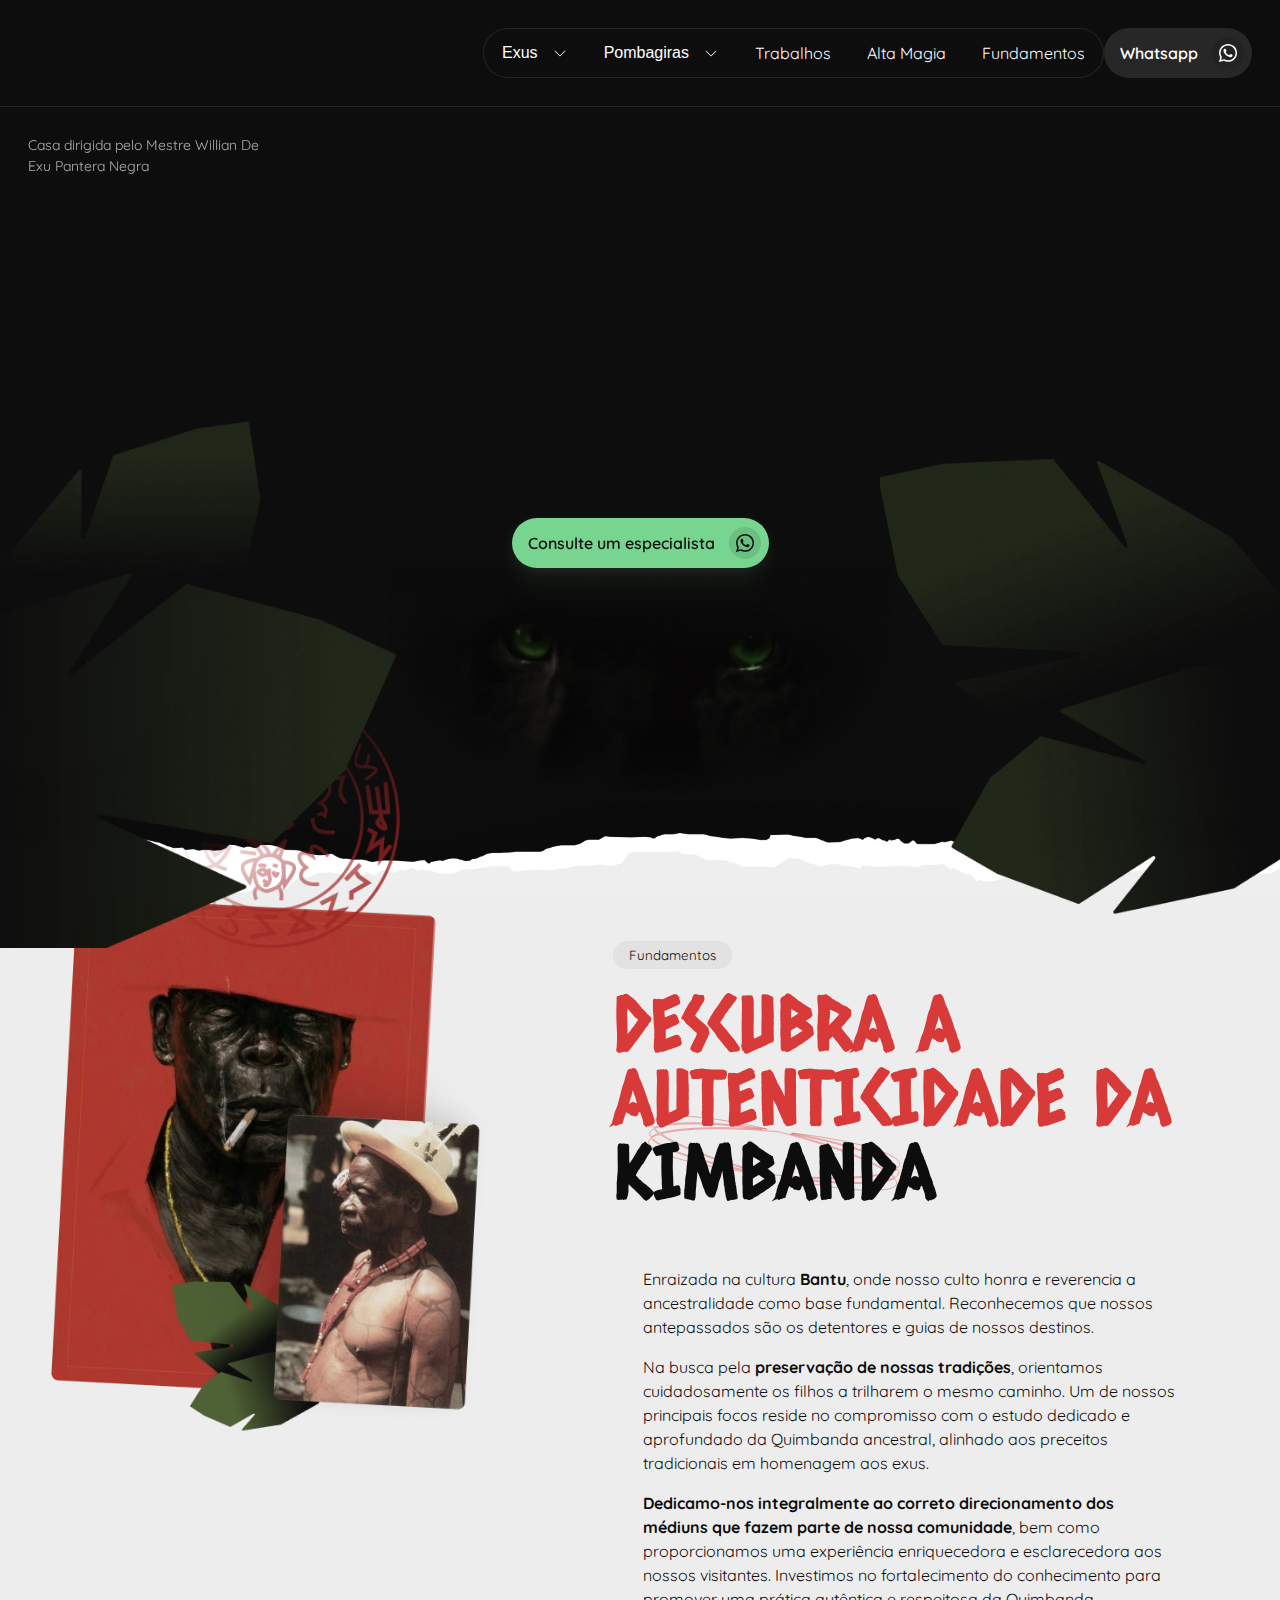
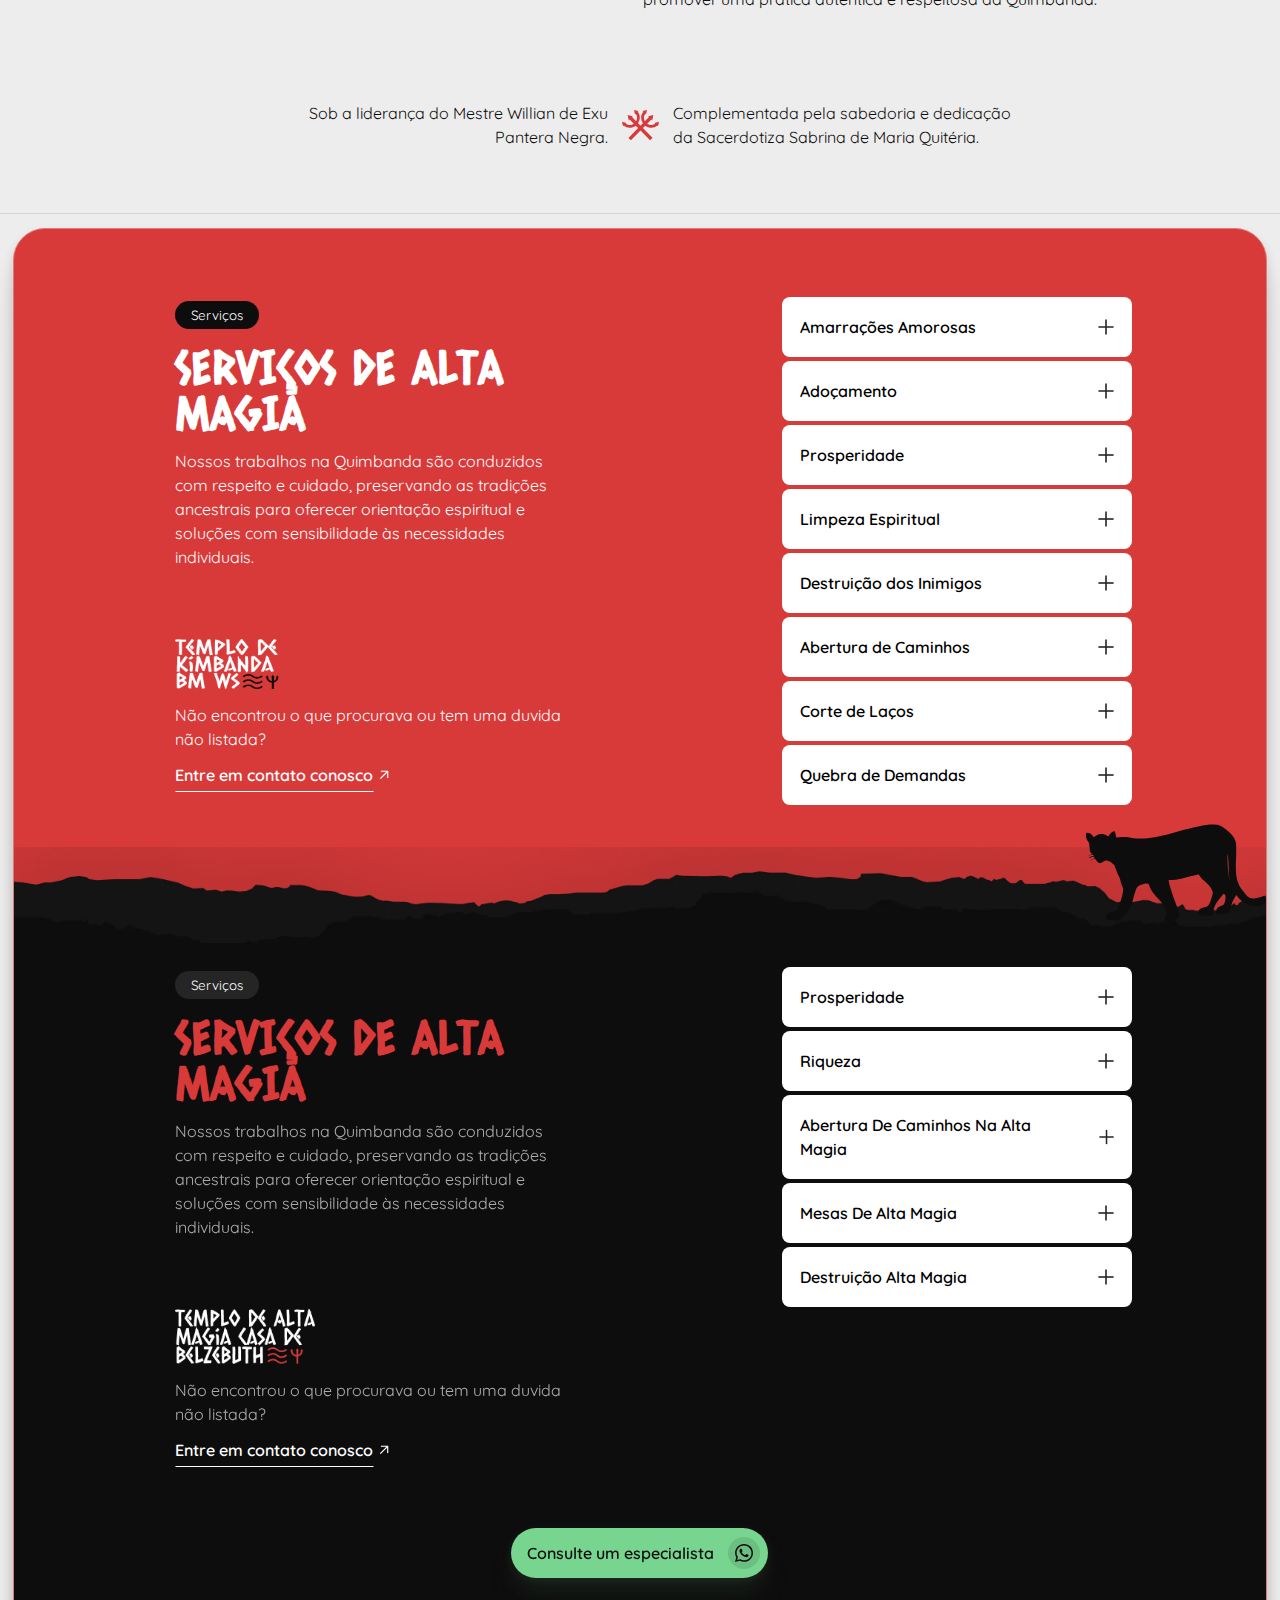
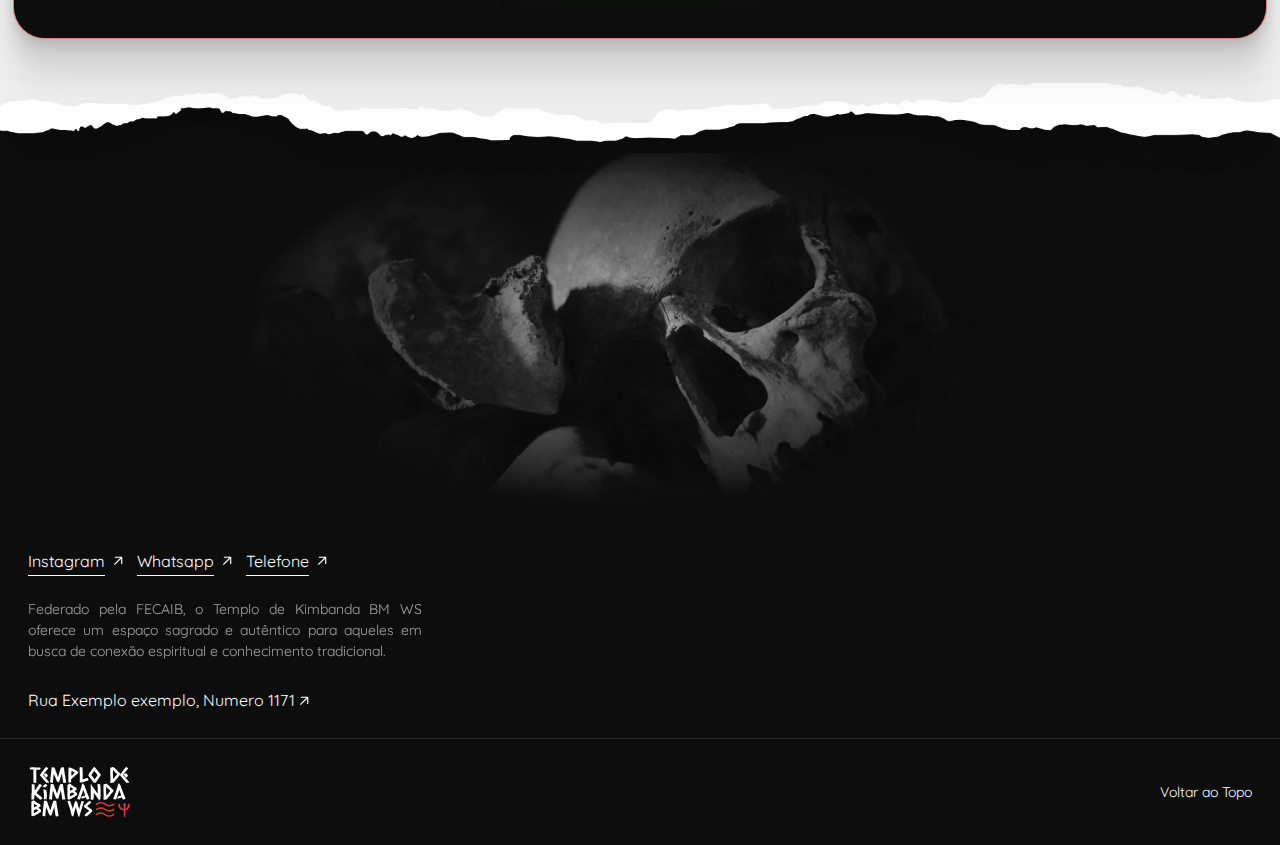
==== index.html @ 3fe74737 "first commit" ====
<!DOCTYPE html>
<html lang="pt-BR">

<head>
  <meta charset="UTF-8">
  <meta name="viewport" content="width=device-width, initial-scale=1.0">
  <title>Templo de Kimbanda BM WS</title>

  <link href="https://fonts.googleapis.com/css2?family=Caesar+Dressing&family=Quicksand:wght@400;600&display=swap"
    rel="stylesheet">
  <link rel="stylesheet" href="styles.css">
</head>

<body onclick="hideMenus(event)">



  <header id="header" class="max-w">
    <img class="logo" src="assets/logo-one-white.svg" width="104" height="50" alt="Templo de Quimbanda">

    <div class="menu-desktop-group">
      <div class="menu-desktop">
        <button>
          Exus
          <svg xmlns="http://www.w3.org/2000/svg" width="16" height="16" viewBox="0 0 32 32" fill="none">
            <path
              d="M26.53 12.53L16.53 22.53C16.3894 22.6704 16.1987 22.7493 16 22.7493C15.8012 22.7493 15.6106 22.6704 15.47 22.53L5.47 12.53C5.33752 12.3878 5.2654 12.1997 5.26882 12.0054C5.27225 11.8111 5.35096 11.6258 5.48838 11.4883C5.62579 11.3509 5.81118 11.2722 6.00548 11.2688C6.19978 11.2654 6.38782 11.3375 6.53 11.47L16 20.9387L25.47 11.47C25.6122 11.3375 25.8002 11.2654 25.9945 11.2688C26.1888 11.2722 26.3742 11.3509 26.5116 11.4883C26.649 11.6258 26.7277 11.8111 26.7312 12.0054C26.7346 12.1997 26.6625 12.3878 26.53 12.53Z"
              fill="white" />
          </svg>
          <div class="shadow">
            <ul>
              <li><a href="404.html">Exu Caveira</a></li>
              <li><a href="404.html">Exu Da Morte</a></li>
              <li><a href="404.html">Exu Belzebuth Maioral</a></li>
              <li><a href="404.html">Exu Tiri da calunga</a></li>
              <li><a href="404.html">Exu Tranca rua das Almas</a></li>
              <li><a href="404.html">Exu Pantera Negra</a></li>
              <li><a href="404.html">Exu Tata Caveira</a></li>
              <li><a href="404.html">Exu Pirata</a></li>
            </ul>
          </div>
        </button>

        <button>
          Pombagiras
          <svg xmlns="http://www.w3.org/2000/svg" width="16" height="16" viewBox="0 0 32 32" fill="none">
            <path
              d="M26.53 12.53L16.53 22.53C16.3894 22.6704 16.1987 22.7493 16 22.7493C15.8012 22.7493 15.6106 22.6704 15.47 22.53L5.47 12.53C5.33752 12.3878 5.2654 12.1997 5.26882 12.0054C5.27225 11.8111 5.35096 11.6258 5.48838 11.4883C5.62579 11.3509 5.81118 11.2722 6.00548 11.2688C6.19978 11.2654 6.38782 11.3375 6.53 11.47L16 20.9387L25.47 11.47C25.6122 11.3375 25.8002 11.2654 25.9945 11.2688C26.1888 11.2722 26.3742 11.3509 26.5116 11.4883C26.649 11.6258 26.7277 11.8111 26.7312 12.0054C26.7346 12.1997 26.6625 12.3878 26.53 12.53Z"
              fill="white" />
          </svg>
          <div class="shadow">
            <ul>
              <li><a class="menuAnchor" href="404.html">Pombagira Rosa Caveira</a></li>
              <li><a class="menuAnchor" href="404.html">Pombagira Maria Quitéria.</a></li>
              <li><a class="menuAnchor" href="404.html">Pombagira Tata Caveira</a></li>
              <li><a class="menuAnchor" href="404.html">Pombagira Rainha Das 7 Encruzilhada.</a></li>
              <li><a class="menuAnchor" href="404.html">Pombagira Maria Padilha</a></li>
            </ul>
          </div>
        </button>

        <a class="anchor" href="">Trabalhos</a>
        <a class="anchor" href="#alta-magia">Alta Magia</a>
        <a class="anchor" href="#fundamentos">Fundamentos</a>
      </div>
      <a id="btn-secondary" href="#">Whatsapp <span>
          <svg xmlns="http://www.w3.org/2000/svg" width="18" height="18" viewBox="0 0 23 23" fill="none">
            <path fill-rule="evenodd" clip-rule="evenodd"
              d="M16.7691 13.7829C16.483 13.6404 15.0761 12.9515 14.8139 12.8564C14.5516 12.7614 14.3608 12.7139 14.1701 12.9989C13.9793 13.2839 13.4309 13.9254 13.264 14.1155C13.0971 14.3056 12.9302 14.3294 12.644 14.1868C12.3579 14.0443 11.4359 13.7436 10.343 12.7733C9.49235 12.0182 8.91805 11.0857 8.75118 10.8006C8.58422 10.5155 8.73331 10.3614 8.87658 10.2194C9.00536 10.0918 9.1628 9.88677 9.30583 9.72045C9.4489 9.55421 9.49659 9.43535 9.59197 9.24542C9.68735 9.05529 9.63966 8.88905 9.56809 8.74654C9.49659 8.60399 8.92431 7.20223 8.68586 6.63199C8.45359 6.07675 8.2177 6.15196 8.04205 6.14315C7.87534 6.13491 7.68438 6.13315 7.49366 6.13315C7.3029 6.13315 6.99287 6.20442 6.73054 6.48944C6.46832 6.77454 5.72909 7.46355 5.72909 8.86515C5.72909 10.267 6.75438 11.621 6.89749 11.8111C7.0406 12.0012 8.91517 14.8776 11.7857 16.1111C12.4684 16.4045 13.0013 16.5797 13.4169 16.7109C14.1024 16.9277 14.7261 16.8971 15.2192 16.8238C15.769 16.7421 16.9122 16.1349 17.1506 15.4698C17.3891 14.8044 17.3891 14.2343 17.3175 14.1155C17.246 13.9967 17.0552 13.9254 16.7691 13.7829ZM11.5481 20.8776H11.5443C9.83627 20.8769 8.16107 20.4202 6.69965 19.5572L6.35206 19.3518L2.74958 20.2923L3.71112 16.7967L3.48486 16.4383C2.53205 14.9301 2.0288 13.187 2.02954 11.397C2.03164 6.17413 6.30162 1.92491 11.5519 1.92491C14.0943 1.92581 16.4841 2.91243 18.2813 4.70302C20.0783 6.4935 21.0674 8.87351 21.0664 11.4046C21.0643 16.628 16.7944 20.8776 11.5481 20.8776ZM19.6489 3.34241C17.4868 1.18814 14.6115 0.00122958 11.548 0C5.23584 0 0.0985097 5.11243 0.0959564 11.3963C0.0951327 13.4051 0.62244 15.3657 1.62459 17.0941L0 23L6.07079 21.4152C7.74351 22.3231 9.62677 22.8017 11.5434 22.8023H11.5482C17.8596 22.8023 22.9974 17.6894 23 11.4054C23.0012 8.36012 21.811 5.49663 19.6489 3.34241Z"
              fill="#FFFFFF" />
          </svg>
        </span></a>
    </div>

    <div class="menu-group">
      <span id="menu">
        <div></div>
        <div></div>
      </span>

      <div id="menu-content" class="menu content shadow">
        <div class="has-items" href="">
          <div class="row">
            Exus
            <svg xmlns="http://www.w3.org/2000/svg" width="16" height="16" viewBox="0 0 32 32" fill="none">
              <path
                d="M26.53 12.53L16.53 22.53C16.3894 22.6704 16.1987 22.7493 16 22.7493C15.8012 22.7493 15.6106 22.6704 15.47 22.53L5.47 12.53C5.33752 12.3878 5.2654 12.1997 5.26882 12.0054C5.27225 11.8111 5.35096 11.6258 5.48838 11.4883C5.62579 11.3509 5.81118 11.2722 6.00548 11.2688C6.19978 11.2654 6.38782 11.3375 6.53 11.47L16 20.9387L25.47 11.47C25.6122 11.3375 25.8002 11.2654 25.9945 11.2688C26.1888 11.2722 26.3742 11.3509 26.5116 11.4883C26.649 11.6258 26.7277 11.8111 26.7312 12.0054C26.7346 12.1997 26.6625 12.3878 26.53 12.53Z"
                fill="white" />
            </svg>
          </div>
          <ul class="submenu">
            <li><a class="menuAnchor" href="404.html">Exu Caveira</a></li>
            <li><a class="menuAnchor" href="404.html">Exu Da Morte</a></li>
            <li><a class="menuAnchor" href="404.html">Exu Belzebuth Maioral</a></li>
            <li><a class="menuAnchor" href="404.html">Exu Tiri da calunga</a></li>
            <li><a class="menuAnchor" href="404.html">Exu Tranca rua das Almas</a></li>
            <li><a class="menuAnchor" href="404.html">Exu Pantera Negra</a></li>
            <li><a class="menuAnchor" href="404.html">Exu Tata Caveira</a></li>
            <li><a class="menuAnchor" href="404.html">Exu Pirata</a></li>
          </ul>
        </div>
        <div class="has-items" href="">
          <div class="row">
            Pombagiras
            <svg xmlns="http://www.w3.org/2000/svg" width="16" height="16" viewBox="0 0 32 32" fill="none">
              <path
                d="M26.53 12.53L16.53 22.53C16.3894 22.6704 16.1987 22.7493 16 22.7493C15.8012 22.7493 15.6106 22.6704 15.47 22.53L5.47 12.53C5.33752 12.3878 5.2654 12.1997 5.26882 12.0054C5.27225 11.8111 5.35096 11.6258 5.48838 11.4883C5.62579 11.3509 5.81118 11.2722 6.00548 11.2688C6.19978 11.2654 6.38782 11.3375 6.53 11.47L16 20.9387L25.47 11.47C25.6122 11.3375 25.8002 11.2654 25.9945 11.2688C26.1888 11.2722 26.3742 11.3509 26.5116 11.4883C26.649 11.6258 26.7277 11.8111 26.7312 12.0054C26.7346 12.1997 26.6625 12.3878 26.53 12.53Z"
                fill="white" />
            </svg>
          </div>
          <ul class="submenu">
            <li><a class="menuAnchor" href="404.html">Pombagira Rosa Caveira</a></li>
            <li><a class="menuAnchor" href="404.html">Pombagira Maria Quitéria.</a></li>
            <li><a class="menuAnchor" href="404.html">Pombagira Tata Caveira</a></li>
            <li><a class="menuAnchor" href="404.html">Pombagira Rainha Das 7 Encruzilhada.</a></li>
            <li><a class="menuAnchor" href="404.html">Pombagira Maria Padilha</a></li>
          </ul>
        </div>
        <a class="menuAnchor" href="#">
          <div class="row">
            Trabalhos
          </div>
        </a>
        <a class="menuAnchor" href="#alta-magia">
          <div class="row">
            Alta Magia
          </div>
        </a>
        <a class="menuAnchor" href="#fundamentos">
          <div class="row">
            Fundamentos

          </div>
        </a>
        <a class="menuAnchor" href="#">
          <div class="row">
            Contato
            <svg xmlns="http://www.w3.org/2000/svg" width="10" height="10" viewBox="0 0 13 13" fill="none">
              <path
                d="M2.20975 11.8343L2.20973 11.8343C2.14119 11.9027 2.05983 11.957 1.97031 11.9941L2.20975 11.8343ZM2.20975 11.8343L10.5751 3.46768V9.9375C10.5751 10.1331 10.6528 10.3207 10.7911 10.459C10.9294 10.5973 11.1169 10.675 11.3125 10.675C11.5081 10.675 11.6957 10.5973 11.834 10.459C11.9723 10.3207 12.05 10.1331 12.05 9.9375V1.6875C12.05 1.4919 11.9723 1.30432 11.834 1.16601C11.6957 1.0277 11.5081 0.95 11.3125 0.95H3.06294C2.86735 0.95 2.67977 1.0277 2.54147 1.16601C2.40317 1.30432 2.32547 1.4919 2.32547 1.6875C2.32547 1.8831 2.40317 2.07068 2.54147 2.20899C2.67977 2.3473 2.86735 2.425 3.06294 2.425H9.53245L1.16629 10.7907L2.20975 11.8343Z"
                fill="white" stroke="white" stroke-width="0.1" />
            </svg>
          </div>
        </a>
      </div>
    </div>
  </header>

  <div></div>

  <section id="subtitle" class="subtitle max-w">
    <hr>
    <p>Casa dirigida pelo Mestre Willian De Exu Pantera Negra</p>
  </section>



  <div id="inicio" class="headline">
    <img src="assets/simbolos.svg" alt="...">
    <h1>mais de <span>14 Anos</span> de experiência com kimbanda luciferiana</h1>
    <p>Casa de alta magia com experiência nas principais demandas. Nossa preocupação é o estudo sério e aprofundado na
      Kimbanda Ancestral, de acordo com o culto tradicional aos Exus.</p>
    <a id="btn-primary" href="#">Consulte um especialista <span>          <svg xmlns="http://www.w3.org/2000/svg" width="18" height="18" viewBox="0 0 23 23" fill="none">
      <path fill-rule="evenodd" clip-rule="evenodd"
        d="M16.7691 13.7829C16.483 13.6404 15.0761 12.9515 14.8139 12.8564C14.5516 12.7614 14.3608 12.7139 14.1701 12.9989C13.9793 13.2839 13.4309 13.9254 13.264 14.1155C13.0971 14.3056 12.9302 14.3294 12.644 14.1868C12.3579 14.0443 11.4359 13.7436 10.343 12.7733C9.49235 12.0182 8.91805 11.0857 8.75118 10.8006C8.58422 10.5155 8.73331 10.3614 8.87658 10.2194C9.00536 10.0918 9.1628 9.88677 9.30583 9.72045C9.4489 9.55421 9.49659 9.43535 9.59197 9.24542C9.68735 9.05529 9.63966 8.88905 9.56809 8.74654C9.49659 8.60399 8.92431 7.20223 8.68586 6.63199C8.45359 6.07675 8.2177 6.15196 8.04205 6.14315C7.87534 6.13491 7.68438 6.13315 7.49366 6.13315C7.3029 6.13315 6.99287 6.20442 6.73054 6.48944C6.46832 6.77454 5.72909 7.46355 5.72909 8.86515C5.72909 10.267 6.75438 11.621 6.89749 11.8111C7.0406 12.0012 8.91517 14.8776 11.7857 16.1111C12.4684 16.4045 13.0013 16.5797 13.4169 16.7109C14.1024 16.9277 14.7261 16.8971 15.2192 16.8238C15.769 16.7421 16.9122 16.1349 17.1506 15.4698C17.3891 14.8044 17.3891 14.2343 17.3175 14.1155C17.246 13.9967 17.0552 13.9254 16.7691 13.7829ZM11.5481 20.8776H11.5443C9.83627 20.8769 8.16107 20.4202 6.69965 19.5572L6.35206 19.3518L2.74958 20.2923L3.71112 16.7967L3.48486 16.4383C2.53205 14.9301 2.0288 13.187 2.02954 11.397C2.03164 6.17413 6.30162 1.92491 11.5519 1.92491C14.0943 1.92581 16.4841 2.91243 18.2813 4.70302C20.0783 6.4935 21.0674 8.87351 21.0664 11.4046C21.0643 16.628 16.7944 20.8776 11.5481 20.8776ZM19.6489 3.34241C17.4868 1.18814 14.6115 0.00122958 11.548 0C5.23584 0 0.0985097 5.11243 0.0959564 11.3963C0.0951327 13.4051 0.62244 15.3657 1.62459 17.0941L0 23L6.07079 21.4152C7.74351 22.3231 9.62677 22.8017 11.5434 22.8023H11.5482C17.8596 22.8023 22.9974 17.6894 23 11.4054C23.0012 8.36012 21.811 5.49663 19.6489 3.34241Z"
        fill="#0D0D0D" />
    </svg>
  </span></a>
  </div>

  <div class="graphic-elem">
    <img class="leafs-left" src="assets/mobile-leafs-left.webp" alt="">
    <img class="leafs-right" src="assets/mobile-leafs-right.webp" alt="">

    <img class="panther" src="assets/images/pantera.jpg" alt="...">
    <div class="paper-texture">
    </div>

  </div>

  <section class="info ">
    <img class="featured-image" src="assets/images/content-one.webp" alt="..." loading="lazy">

    <div id="fundamentos" class="group">
      <sub>Fundamentos</sub>
      <h2>Descubra a autenticidade da
        <span><svg xmlns="http://www.w3.org/2000/svg" width="253" height="76" viewBox="0 0 253 76" fill="none">
            <path
              d="M128.733 16.5C128.982 16.5226 129.23 16.5454 129.478 16.5683C129.726 16.608 129.974 16.6478 130.222 16.6878C130.532 16.7379 130.842 16.7881 131.152 16.8384C131.46 16.9157 131.768 16.9932 132.077 17.071C165.953 25.6153 196.002 35.7601 217.197 45.2497C226.763 49.5325 234.507 53.6739 239.982 57.4646C233.56 59.2258 224.881 60.5655 214.436 61.4347C191.293 63.3606 159.581 62.9691 124.787 59.7985C124.537 59.7757 124.287 59.7529 124.038 59.7298C123.792 59.6904 123.546 59.6508 123.299 59.6111C122.985 59.5604 122.671 59.5096 122.358 59.4586C122.053 59.3823 121.749 59.3057 121.444 59.2288C87.5675 50.6846 57.5185 40.5398 36.3236 31.0501C26.757 26.7669 19.0127 22.6252 13.5375 18.8341C19.9599 17.0728 28.6392 15.733 39.0845 14.8638C62.2269 12.9379 93.9397 13.3294 128.733 16.5ZM217.8 36.4053C198.805 29.818 173.205 23.3278 144.353 18.0935C172.836 21.3148 198.198 25.9423 217.2 31.0947C228.411 34.1343 237.384 37.3503 243.475 40.5563C246.522 42.1603 248.82 43.7478 250.316 45.2887C251.815 46.833 252.452 48.2695 252.331 49.592C252.225 50.7544 251.528 51.8977 250.17 53.0049C248.685 51.2951 246.446 49.5368 243.557 47.7508C237.61 44.0759 228.801 40.2203 217.8 36.4053ZM243.031 48.6015C245.847 50.3419 247.973 52.0192 249.365 53.6037C247.624 54.7935 245.147 55.8908 241.987 56.878C241.736 56.9566 241.48 57.0345 241.22 57.1116C235.635 53.1399 227.585 48.8048 217.606 44.337C198.567 35.8126 172.436 26.7733 142.829 18.8347C172.194 24.1036 198.243 30.6815 217.472 37.3501C228.446 41.1558 237.176 44.9831 243.031 48.6015ZM242.233 57.8487C242.251 57.8433 242.268 57.8379 242.285 57.8325C245.528 56.8194 248.133 55.6714 249.996 54.3835C251.037 55.7932 251.429 57.074 251.243 58.2265C251.032 59.5375 250.058 60.771 248.223 61.895C247.95 62.0621 247.66 62.2257 247.352 62.3859C246.07 60.9428 244.363 59.4368 242.277 57.8815C242.263 57.8706 242.248 57.8597 242.233 57.8487ZM214.519 62.4313C225.414 61.5246 234.447 60.1037 241.033 58.2081C241.252 58.3671 241.468 58.5255 241.68 58.6832C243.633 60.1396 245.217 61.5294 246.415 62.8393C244.796 63.5681 242.791 64.2174 240.421 64.7817C233.726 66.376 224.235 67.2646 212.621 67.4272C192.934 67.7027 167.217 65.8914 138.825 61.9436C168.074 64.033 194.483 64.0986 214.519 62.4313ZM240.653 65.7545C243.184 65.1519 245.347 64.4445 247.096 63.6268C247.315 63.8957 247.517 64.1609 247.701 64.4222C248.942 66.1809 249.348 67.6989 249.023 68.9866C248.698 70.2742 247.621 71.4183 245.695 72.3782C243.773 73.3361 241.078 74.0718 237.671 74.5749C230.863 75.5802 221.331 75.6394 209.747 74.7904C189.448 73.3026 162.923 69.0323 133.871 62.2475C164.202 66.6764 191.777 68.719 212.635 68.4271C224.278 68.2641 233.853 67.3737 240.653 65.7545ZM35.7214 39.8936C54.7156 46.4806 80.3133 52.9704 109.164 58.2046C80.6824 54.9833 55.3213 50.3559 36.3198 45.2038C25.1092 42.1642 16.1362 38.9482 10.0457 35.7422C6.99846 34.1381 4.70034 32.5507 3.20461 31.0097C1.70566 29.4655 1.06872 28.029 1.18923 26.7065C1.29517 25.544 1.99272 24.4006 3.35098 23.2933C4.8356 25.0033 7.07439 26.7619 9.96451 28.5481C15.9107 32.223 24.7202 36.0786 35.7214 39.8936ZM10.4902 27.6974C7.6738 25.9568 5.54715 24.2792 4.15568 22.6945C5.89686 21.5049 8.3731 20.4076 11.5331 19.4205C11.7845 19.342 12.04 19.2642 12.2997 19.1871C17.8843 23.1592 25.9354 27.4946 35.9149 31.9628C54.9518 40.4862 81.0788 49.5243 110.681 57.4621C81.3208 52.1936 55.2762 45.6165 36.0491 38.9488C25.0749 35.1432 16.345 31.3158 10.4902 27.6974ZM11.286 18.45C11.269 18.4553 11.2519 18.4607 11.2349 18.466C7.99224 19.479 5.38728 20.6269 3.5248 21.9147C2.4841 20.5053 2.09224 19.2247 2.27809 18.0724C2.48953 16.7614 3.46303 15.5279 5.29831 14.4039C5.57088 14.237 5.86091 14.0735 6.16823 13.9134C7.45064 15.3567 9.15743 16.8628 11.2434 18.4183C11.2576 18.4289 11.2718 18.4394 11.286 18.45ZM39.0016 13.8672C28.1053 14.774 19.0724 16.1949 12.4867 18.0907C12.2674 17.932 12.0522 17.774 11.8412 17.6166C9.88782 16.16 8.30367 14.77 7.10571 13.46C8.72441 12.7311 10.7294 12.0816 13.0999 11.5172C19.7954 9.92293 29.2858 9.03429 40.9 8.87175C60.5856 8.59625 86.3013 10.4072 114.691 14.3546C85.4438 12.2654 59.0363 12.2 39.0016 13.8672ZM12.8682 10.5444C10.3369 11.1471 8.17327 11.8546 6.42429 12.6724C6.20539 12.4038 6.00374 12.1388 5.81949 11.8776C4.57901 10.119 4.17327 8.60088 4.49803 7.31325C4.82279 6.02561 5.89997 4.88156 7.82612 3.92161C9.74814 2.96372 12.4426 2.22798 15.8493 1.72495C22.6582 0.719562 32.19 0.660404 43.7743 1.50946C64.0703 2.99703 90.5911 7.2664 119.639 14.0497C89.3123 9.62195 61.7418 7.57998 40.886 7.87185C29.2432 8.03479 19.6683 8.92523 12.8682 10.5444Z"
              stroke="#D83A3A" stroke-opacity="0.4" />
          </svg> <span>Kimbanda</span>
        </span>
      </h2>
      <p id="show-header">Enraizada na cultura <b>Bantu</b>, onde nosso culto honra e reverencia a ancestralidade como base fundamental.
        Reconhecemos que nossos antepassados são os detentores e guias de nossos destinos.</p>
      <p>Na busca pela <b>preservação de nossas tradições</b>, orientamos cuidadosamente os filhos a trilharem o mesmo
        caminho.
        Um de nossos principais focos reside no compromisso com o estudo dedicado e aprofundado da Quimbanda ancestral,
        alinhado aos preceitos tradicionais em homenagem aos exus.</p>
      <p><b>Dedicamo-nos integralmente ao correto direcionamento dos médiuns que fazem parte de nossa comunidade</b>,
        bem como
        proporcionamos uma experiência enriquecedora e esclarecedora aos nossos visitantes. Investimos no fortalecimento
        do conhecimento para promover uma prática autêntica e respeitosa da Quimbanda.</p>
    </div>

    <div class="info-footer">
      <p>Sob a liderança do Mestre Willian de Exu Pantera Negra. </p>
      <svg xmlns="http://www.w3.org/2000/svg" width="37" height="31" viewBox="0 0 37 31" fill="none">
        <path fill-rule="evenodd" clip-rule="evenodd"
          d="M10.8124 6.32866L5.58684 5.11925L6.72329 10.3612L7.60926 9.48748L11.8333 13.7708C9.28001 15.5066 5.97111 15.4562 3.80276 13.5441L4.47907 12.8772L0 11.8406L0.974097 16.3337L1.77621 15.5426C4.95865 18.4659 9.97754 18.4568 13.6769 15.6403L16.1091 18.1067L6.45043 27.901L8.8742 30.2912L18.4996 20.5307L28.0832 30.2488L30.507 27.8586L20.89 18.1067L23.3222 15.6403C27.0216 18.4568 32.0405 18.4659 35.2229 15.5426L36.0251 16.3337L36.9992 11.8406L32.5201 12.8772L33.1964 13.5441C31.028 15.4562 27.7191 15.5066 25.1659 13.7708L29.3899 9.48748L30.2759 10.3612L31.4123 5.11925L26.1867 6.32866L26.9661 7.09727L22.846 11.2752C21.4404 8.83346 21.5699 5.83731 23.3157 3.80068L24.0178 4.49309L24.9919 0L20.5129 1.03663L21.2892 1.80218C18.5464 4.87319 18.489 9.57423 20.9708 13.1768L18.4996 15.6827L16.0284 13.1768C18.5101 9.57423 18.4528 4.87319 15.71 1.80218L16.4863 1.03663L12.0072 0L12.9813 4.49309L13.6834 3.80068C15.4293 5.83731 15.5588 8.83346 14.1532 11.2752L10.033 7.09727L10.8124 6.32866Z"
          fill="#D83A3A" />
      </svg>
      <p>Complementada pela sabedoria e dedicação da Sacerdotiza Sabrina de Maria Quitéria.</p>
    </div>

    <hr>

    <div class="services shadow">
      <div class="red-bg">
        <div class="max-m">
          <div class="title">
            <div class="title"> <sub>Serviços</sub>
              <h2>serviços de alta magia</h2>
              <p>Nossos trabalhos na Quimbanda são conduzidos com respeito e cuidado, preservando as tradições
                ancestrais
                para
                oferecer orientação espiritual e soluções com sensibilidade às necessidades individuais.</p>
            </div>

            <div>
              <img class="logo" src="assets/logo-dark-2.webp" width="104" height="50" alt="Templo de Quimbanda">
              <p>Não encontrou o que procurava ou tem uma duvida não listada?</p>
              <a href="#">Entre em contato conosco
                <svg xmlns="http://www.w3.org/2000/svg" width="10" height="10" viewBox="0 0 13 13" fill="none">
                  <path
                    d="M2.20975 11.8343L2.20973 11.8343C2.14119 11.9027 2.05983 11.957 1.97031 11.9941L2.20975 11.8343ZM2.20975 11.8343L10.5751 3.46768V9.9375C10.5751 10.1331 10.6528 10.3207 10.7911 10.459C10.9294 10.5973 11.1169 10.675 11.3125 10.675C11.5081 10.675 11.6957 10.5973 11.834 10.459C11.9723 10.3207 12.05 10.1331 12.05 9.9375V1.6875C12.05 1.4919 11.9723 1.30432 11.834 1.16601C11.6957 1.0277 11.5081 0.95 11.3125 0.95H3.06294C2.86735 0.95 2.67977 1.0277 2.54147 1.16601C2.40317 1.30432 2.32547 1.4919 2.32547 1.6875C2.32547 1.8831 2.40317 2.07068 2.54147 2.20899C2.67977 2.3473 2.86735 2.425 3.06294 2.425H9.53245L1.16629 10.7907L2.20975 11.8343Z"
                    fill="white" stroke="white" stroke-width="0.1" />
                </svg>
              </a>
            </div>
          </div>
          <div class="content">

            <ul>
              <li>
                <a href="#faq">
                  <div>
                    <p>Amarrações Amorosas</p> <svg class="ico" xmlns="http://www.w3.org/2000/svg" width="14"
                      height="13" viewBox="0 0 20 19" fill="none">
                      <path d="M9 0H11V19H9V0Z" fill="#242424" />
                      <path d="M19.5 8.5V10.5L0.5 10.5L0.5 8.5L19.5 8.5Z" fill="#242424" />
                    </svg>
                  </div>
                </a>
                <ul>
                  <li>
                    Explore o poder da Quimbanda para fortalecer laços amorosos, atraindo energias positivas para
                    consolidar
                    relações afetivas de forma duradoura e harmoniosa.
                  </li>
                </ul>
              </li>
              <li>
                <a href="#faq">
                  <div>
                    <p>Adoçamento</p> <svg class="ico" xmlns="http://www.w3.org/2000/svg" width="14" height="13"
                      viewBox="0 0 20 19" fill="none">
                      <path d="M9 0H11V19H9V0Z" fill="#242424" />
                      <path d="M19.5 8.5V10.5L0.5 10.5L0.5 8.5L19.5 8.5Z" fill="#242424" />
                    </svg>
                  </div>
                </a>
                <ul>
                  <li>
                    Vivencie a doçura das energias místicas para suavizar situações e relacionamentos. O adoçamento na
                    Quimbanda visa promover a paz e a doçura nas interações, dissipando conflitos.
                  </li>
                </ul>
              </li>
              <li>
                <a href="#faq">
                  <div>
                    <p>Prosperidade</p> <svg class="ico" xmlns="http://www.w3.org/2000/svg" width="14" height="13"
                      viewBox="0 0 20 19" fill="none">
                      <path d="M9 0H11V19H9V0Z" fill="#242424" />
                      <path d="M19.5 8.5V10.5L0.5 10.5L0.5 8.5L19.5 8.5Z" fill="#242424" />
                    </svg>
                  </div>
                </a>
                <ul>
                  <li>
                    Atraia a prosperidade para a sua vida por meio de práticas enraizadas na tradição da Quimbanda.
                    Desperte
                    e potencialize as energias que conduzem ao sucesso material e financeiro.</li>
                </ul>
              </li>
              <li>
                <a href="#faq">
                  <div>
                    <p>Limpeza Espiritual</p> <svg class="ico" xmlns="http://www.w3.org/2000/svg" width="14" height="13"
                      viewBox="0 0 20 19" fill="none">
                      <path d="M9 0H11V19H9V0Z" fill="#242424" />
                      <path d="M19.5 8.5V10.5L0.5 10.5L0.5 8.5L19.5 8.5Z" fill="#242424" />
                    </svg>
                  </div>
                </a>
                <ul>
                  <li>
                    Purifique sua energia espiritual e ambiental, removendo influências negativas. Oferecemos rituais de
                    limpeza espiritual na Quimbanda para restaurar o equilíbrio e a positividade</li>
                </ul>
              </li>
              <li>
                <a href="#faq">
                  <div>
                    <p>Destruição dos Inimigos</p> <svg class="ico" xmlns="http://www.w3.org/2000/svg" width="14"
                      height="13" viewBox="0 0 20 19" fill="none">
                      <path d="M9 0H11V19H9V0Z" fill="#242424" />
                      <path d="M19.5 8.5V10.5L0.5 10.5L0.5 8.5L19.5 8.5Z" fill="#242424" />
                    </svg>
                  </div>
                </a>
                <ul>
                  <li>
                    Proteja-se contra energias adversas e neutralize ações prejudiciais. A Quimbanda oferece métodos
                    específicos para destruir influências negativas e preservar seu bem-estar.
                  </li>
                </ul>
              </li>
              <li>
                <a href="#faq">
                  <div>
                    <p>Abertura de Caminhos</p> <svg class="ico" xmlns="http://www.w3.org/2000/svg" width="14"
                      height="13" viewBox="0 0 20 19" fill="none">
                      <path d="M9 0H11V19H9V0Z" fill="#242424" />
                      <path d="M19.5 8.5V10.5L0.5 10.5L0.5 8.5L19.5 8.5Z" fill="#242424" />
                    </svg>
                  </div>
                </a>
                <ul>
                  <li>
                    Desbloqueie os obstáculos que impedem o seu progresso. Com a Quimbanda, oferecemos rituais para
                    abrir
                    caminhos, permitindo que a prosperidade e as oportunidades fluam livremente.</li>
                </ul>
              </li>
              <li>
                <a href="#faq">
                  <div>
                    <p>Corte de Laços</p> <svg class="ico" xmlns="http://www.w3.org/2000/svg" width="14" height="13"
                      viewBox="0 0 20 19" fill="none">
                      <path d="M9 0H11V19H9V0Z" fill="#242424" />
                      <path d="M19.5 8.5V10.5L0.5 10.5L0.5 8.5L19.5 8.5Z" fill="#242424" />
                    </svg>
                  </div>
                </a>
                <ul>
                  <li>
                    Liberte-se de ligações prejudiciais e energias indesejadas. Utilizamos métodos específicos na
                    Quimbanda
                    para cortar laços negativos e promover a independência espiritual.</li>
                </ul>
              </li>
              <li>
                <a href="#faq">
                  <div>
                    <p>Quebra de Demandas</p> <svg class="ico" xmlns="http://www.w3.org/2000/svg" width="14" height="13"
                      viewBox="0 0 20 19" fill="none">
                      <path d="M9 0H11V19H9V0Z" fill="#242424" />
                      <path d="M19.5 8.5V10.5L0.5 10.5L0.5 8.5L19.5 8.5Z" fill="#242424" />
                    </svg>
                  </div>
                </a>
                <ul>
                  <li>
                    Rompa com influências negativas que possam estar afetando sua vida. Na Quimbanda, realizamos rituais
                    para quebrar demandas e neutralizar energias prejudiciais.
                  </li>
                </ul>
              </li>
            </ul>

            <!-- <a id="btn-primary" href="#">Consulte um especialista <span>.</span></a> -->

          </div>

        </div>
      </div>
      <div class="paper-texture-black"><svg xmlns="http://www.w3.org/2000/svg" width="301" height="162"
          viewBox="0 0 301 162" fill="none">
          <path
            d="M200.887 0.91745C184.746 3.64212 174.792 6.01445 145.074 14.165C118.061 21.5639 105.002 23.7483 89.707 23.396C82.2243 23.2316 77.3536 22.6678 70.2945 21.188C67.4473 20.6008 67.2356 20.5773 61.2354 20.7183C57.6117 20.8122 54.2469 21.0236 52.9998 21.2115C51.8468 21.4229 50.8115 21.5639 50.7173 21.5874C50.6232 21.5874 50.482 20.9767 50.3879 20.225C50.2938 19.4969 50.082 18.4634 49.8938 17.9466C49.7055 17.4299 49.3996 16.1145 49.2114 15.0341C48.882 12.9906 48.3173 11.5812 47.6349 11.1584C47.3525 10.994 46.8348 11.0645 45.6583 11.4403C42.9288 12.3094 40.4581 14.6348 38.2463 18.4164C37.7051 19.309 37.258 20.0841 37.2345 20.1311C37.211 20.178 36.3874 19.6143 35.4462 18.9097C31.799 16.1615 26.8106 15.1045 22.1751 16.0676C20.0574 16.5138 18.2691 17.4299 15.3749 19.4969L13.0219 21.188L12.6689 20.6243C11.0453 18.1815 8.19817 15.6682 5.84514 14.6113C4.17449 13.8596 0.927317 13.3899 0.644953 13.8596C0.221409 14.5408 -0.108015 17.5238 0.0331668 19.3559C0.292 22.9262 1.3038 25.6039 3.28034 27.9762C5.16276 30.2546 5.68043 32.2511 6.03338 38.8514C6.17456 41.1533 6.4334 43.3612 6.64517 44.0659C7.11577 45.6396 8.29229 47.3308 9.51586 48.2703L10.5277 49.0454L9.28056 49.4447C7.60991 49.985 5.04511 51.2769 4.62157 51.7936C4.31567 52.1694 4.3392 52.1929 4.76275 52.0285C8.78642 50.4548 10.763 50.1259 12.1512 50.8775C12.5983 51.1124 12.9983 51.4178 13.0454 51.5822C13.1395 51.8171 10.9041 52.7801 8.52759 53.5318C6.80988 54.072 4.12743 55.6927 4.43332 55.998C4.48039 56.045 5.79808 55.6222 7.35108 55.0585C10.4571 53.9545 12.4101 53.6022 13.4219 53.978C13.9395 54.1894 14.0572 54.3773 14.0572 55.0115C14.0572 55.9746 13.6807 56.3269 11.0689 57.8771C8.97466 59.0985 7.02165 60.6723 7.28049 60.9306C7.35108 61.0011 7.89227 60.7192 8.48053 60.273C9.06879 59.8267 10.6688 58.8871 12.0336 58.206L14.5043 56.9376L15.2572 57.6422C15.6573 58.0415 16.5985 59.1455 17.3514 60.1085C19.8692 63.3969 21.8928 64.7593 23.8693 64.4774C25.1399 64.313 26.2694 63.7493 29.0224 61.8702C32.199 59.6857 32.9755 59.5448 36.1992 60.4374C39.7287 61.4004 41.3994 62.4104 45.2583 65.8867L47.376 67.8128L48.7173 71.1951C49.4467 73.0507 50.6938 76.2921 51.4938 78.4296C53.0468 82.5871 54.5998 86.1103 55.7999 88.2713C56.294 89.1639 56.9293 91.0429 57.6823 94.0495C58.9765 99.0995 60.0824 102.411 61.306 104.972C62.0589 106.569 62.1295 106.921 62.1295 108.73C62.1295 111.079 61.8236 113.099 60.8824 117.327C58.7647 126.839 54.4586 139.124 51.8703 143.023C50.9526 144.409 50.7644 144.573 49.5644 144.926C48.8349 145.161 46.3407 145.654 44.0347 146.053C41.7288 146.429 39.211 146.993 38.4581 147.274C36.9521 147.838 35.0933 149.365 34.2932 150.68C33.4932 151.949 32.9991 156.952 33.5638 158.032C34.1756 159.16 36.0109 159.559 38.9757 159.254C40.4817 159.089 41.2346 159.113 42.0347 159.371C42.6229 159.535 44.9289 159.794 47.1172 159.911C49.3291 160.052 51.6821 160.287 52.3645 160.475C53.5174 160.78 53.6586 160.78 54.7645 160.264C57.7764 158.878 60.3177 156.67 64.5061 151.784C68.7886 146.781 69.3768 145.889 71.3534 141.614C73.2829 137.433 74.6241 135.366 75.9418 134.473C76.8124 133.91 76.8359 133.863 77.3301 131.114C78.3419 125.689 79.989 119.441 82.0596 113.193C82.5538 111.713 83.1891 109.74 83.4715 108.847C84.4833 105.582 86.5774 103.304 90.1776 101.566C92.5777 100.415 95.8954 99.2639 98.0367 98.8411C99.9662 98.4653 102.837 98.6532 104.202 99.2639C105.166 99.6867 105.308 99.8746 105.472 100.65C105.731 102.083 107.143 105.582 108.437 108.002C110.602 112.065 113.308 115.612 119.826 122.94C124.908 128.672 126.555 130.692 128.673 133.839C131.591 138.161 133.403 142.436 134.179 146.875C134.673 149.741 134.626 150.351 133.85 151.902C132.861 153.851 132.179 156.271 132.179 157.797C132.179 158.995 132.25 159.207 132.932 159.888C134.062 160.968 135.214 161.344 137.779 161.485C139.026 161.532 140.768 161.72 141.615 161.861C143.097 162.096 143.262 162.072 144.532 161.485C145.944 160.851 146.862 160.71 147.121 161.109C147.356 161.509 147.568 161.391 149.615 159.864C152.18 157.915 154.533 155.402 155.38 153.71C156.392 151.643 156.415 150.164 155.474 147.321C154.486 144.338 151.144 134.873 148.415 127.286C144.038 115.189 141.121 106.287 139.732 100.932C138.979 98.0425 138.297 94.4723 138.297 93.4388V92.8281L142.368 92.8046C150.18 92.7811 155.756 91.7711 169.827 87.825C179.687 85.0769 188.063 83.1273 188.605 83.4561C188.722 83.5266 189.216 84.2782 189.734 85.1473C191.146 87.5431 193.875 90.6906 197.593 94.1669C205.829 101.848 207.523 103.703 209.641 107.367C210.77 109.294 211.805 112.042 212.088 113.78C212.323 115.424 208.464 128.131 206.605 131.866C205.805 133.416 204.205 135.648 203.076 136.728C202.229 137.55 201.97 137.644 198.699 138.325C191.687 139.782 189.287 141.332 188.511 144.949C188.04 147.134 188.087 148.872 188.652 149.788C189.216 150.704 189.546 150.845 192.181 151.361C198.229 152.512 198.276 152.512 199.852 152.254C201.005 152.043 201.57 152.043 202.135 152.254C202.558 152.418 204.111 152.536 205.593 152.536C208.794 152.536 210.088 152.09 211.641 150.469L212.605 149.482L212.723 147.016C212.958 142.671 213.9 139.312 216.159 134.685C218.394 130.128 221.076 126.323 226.747 119.722C229.359 116.669 229.806 116.246 230.418 116.246C231.312 116.27 231.689 116.551 232.559 117.89C233.242 118.947 233.242 118.971 233.218 122.353C233.218 126.182 232.794 128.178 231.289 131.608C229.9 134.826 229.924 134.802 227.335 135.53C222.982 136.775 220.041 138.631 218.653 141.027C217.241 143.422 216.959 148.003 218.159 149.177C218.394 149.435 219.947 149.482 225.5 149.435C231.689 149.388 232.771 149.318 234.371 148.919C238.395 147.885 239.171 147.016 240.889 141.731C241.454 140.04 242.136 138.208 242.418 137.621C242.724 137.033 243.124 135.577 243.336 134.403C243.995 130.645 245.101 128.037 248.183 123.058C249.266 121.32 250.442 119.394 250.772 118.759L251.407 117.655L252.607 119.582C257.619 127.732 267.525 133.487 279.831 135.389C283.079 135.906 290.279 136.117 291.997 135.765C294.891 135.154 297.22 133.44 299.173 130.48C300.867 127.92 301.573 122.4 300.467 120.31C300.185 119.769 299.879 119.276 299.762 119.206C299.526 119.065 297.103 119.699 291.126 121.39C282.043 123.997 277.337 124.162 272.961 122.095C270.843 121.108 267.666 117.937 264.419 113.545C263.078 111.736 261.384 109.505 260.654 108.612C255.831 102.623 252.819 95.1769 251.501 86.0399C250.442 78.7349 250.324 70.7019 251.007 54.0485C251.172 50.5252 251.242 44.1363 251.172 39.8379C251.077 33.0498 251.007 31.7814 250.583 30.0432C248.419 21.0001 243.195 14.7052 230.112 5.28632C224.253 1.08186 220.253 -0.045578 211.17 0.00138855C206.511 0.0248871 205.829 0.0718536 200.887 0.91745ZM237.477 53.062C237.971 57.0081 238.253 61.5883 238.536 70.3261C238.865 80.8489 239.218 85.6641 240.089 91.1134C240.183 91.7006 240.183 92.0999 240.112 92.0295C239.901 91.8415 238.63 84.1373 238.089 79.7215C237.053 71.3596 236.653 64.313 236.677 55.1759C236.7 47.965 236.795 47.7301 237.477 53.062ZM240.348 93.0395C240.277 93.2039 240.23 93.0864 240.23 92.7576C240.23 92.4288 240.277 92.3113 240.348 92.4522C240.395 92.6167 240.395 92.8985 240.348 93.0395ZM240.583 93.979C240.512 94.1669 240.442 94.0964 240.442 93.8381C240.418 93.5797 240.489 93.4388 240.559 93.5327C240.63 93.6032 240.654 93.8146 240.583 93.979ZM240.818 95.1534C240.748 95.3413 240.677 95.2709 240.677 95.0125C240.654 94.7541 240.724 94.6132 240.795 94.7071C240.865 94.7776 240.889 94.989 240.818 95.1534Z"
            fill="#0D0D0D" />
        </svg>
      </div>
      <div id="alta-magia" class="black-bg">
        <div class="max-m">
          <div class="title">
            <div class="title">
              <sub>Serviços</sub>
              <h2>serviços de alta magia</h2>
              <p>Nossos trabalhos na Quimbanda são conduzidos com respeito e cuidado, preservando as tradições
                ancestrais
                para
                oferecer orientação espiritual e soluções com sensibilidade às necessidades individuais.</p>
            </div>
            <div>
              <img class="logo" src="assets/logo-dark.webp" width="140" height="55" alt="Templo de Quimbanda">
              <p>Não encontrou o que procurava ou tem uma duvida não listada?</p>
              <a href="#">Entre em contato conosco
                <svg xmlns="http://www.w3.org/2000/svg" width="10" height="10" viewBox="0 0 13 13" fill="none">
                  <path
                    d="M2.20975 11.8343L2.20973 11.8343C2.14119 11.9027 2.05983 11.957 1.97031 11.9941L2.20975 11.8343ZM2.20975 11.8343L10.5751 3.46768V9.9375C10.5751 10.1331 10.6528 10.3207 10.7911 10.459C10.9294 10.5973 11.1169 10.675 11.3125 10.675C11.5081 10.675 11.6957 10.5973 11.834 10.459C11.9723 10.3207 12.05 10.1331 12.05 9.9375V1.6875C12.05 1.4919 11.9723 1.30432 11.834 1.16601C11.6957 1.0277 11.5081 0.95 11.3125 0.95H3.06294C2.86735 0.95 2.67977 1.0277 2.54147 1.16601C2.40317 1.30432 2.32547 1.4919 2.32547 1.6875C2.32547 1.8831 2.40317 2.07068 2.54147 2.20899C2.67977 2.3473 2.86735 2.425 3.06294 2.425H9.53245L1.16629 10.7907L2.20975 11.8343Z"
                    fill="white" stroke="white" stroke-width="0.1" />
                </svg>
              </a>
            </div>
          </div>
          <div class="content">
            <ul>
              <li>
                <a href="#faq">
                  <div>
                    <p>Prosperidade</p> <svg class="ico" xmlns="http://www.w3.org/2000/svg" width="14" height="13"
                      viewBox="0 0 20 19" fill="none">
                      <path d="M9 0H11V19H9V0Z" fill="#242424" />
                      <path d="M19.5 8.5V10.5L0.5 10.5L0.5 8.5L19.5 8.5Z" fill="#242424" />
                    </svg>
                  </div>
                </a>
                <ul>
                  <li>
                    Explore o poder da Quimbanda para fortalecer laços amorosos, atraindo energias positivas para
                    consolidar relações afetivas de forma duradoura e harmoniosa.
                  </li>
                </ul>
              </li>
              <li>
                <a href="#faq">
                  <div>
                    <p>Riqueza</p> <svg class="ico" xmlns="http://www.w3.org/2000/svg" width="14" height="13"
                      viewBox="0 0 20 19" fill="none">
                      <path d="M9 0H11V19H9V0Z" fill="#242424" />
                      <path d="M19.5 8.5V10.5L0.5 10.5L0.5 8.5L19.5 8.5Z" fill="#242424" />
                    </svg>
                  </div>
                </a>
                <ul>
                  <li>
                    Vivencie a doçura das energias místicas para suavizar situações e relacionamentos. O adoçamento na
                    Quimbanda visa promover a paz e a doçura nas interações, dissipando conflitos.
                  </li>
                </ul>
              </li>
              <li>
                <a href="#faq">
                  <div>
                    <p>Abertura De Caminhos Na Alta Magia</p> <svg class="ico" xmlns="http://www.w3.org/2000/svg"
                      width="14" height="13" viewBox="0 0 20 19" fill="none">
                      <path d="M9 0H11V19H9V0Z" fill="#242424" />
                      <path d="M19.5 8.5V10.5L0.5 10.5L0.5 8.5L19.5 8.5Z" fill="#242424" />
                    </svg>
                  </div>
                </a>
                <ul>
                  <li>
                    Atraia a prosperidade para a sua vida por meio de práticas enraizadas na tradição da Quimbanda.
                    Desperte e potencialize as energias que conduzem ao sucesso material e financeiro.</li>
                </ul>
              </li>
              <li>
                <a href="#faq">
                  <div>
                    <p>Mesas De Alta Magia</p> <svg class="ico" xmlns="http://www.w3.org/2000/svg" width="14"
                      height="13" viewBox="0 0 20 19" fill="none">
                      <path d="M9 0H11V19H9V0Z" fill="#242424" />
                      <path d="M19.5 8.5V10.5L0.5 10.5L0.5 8.5L19.5 8.5Z" fill="#242424" />
                    </svg>
                  </div>
                </a>
                <ul>
                  <li>
                    Purifique sua energia espiritual e ambiental, removendo influências negativas. Oferecemos rituais de
                    limpeza espiritual na Quimbanda para restaurar o equilíbrio e a positividade</li>
                </ul>
              </li>
              <li>
                <a href="#faq">
                  <div>
                    <p>Destruição Alta Magia</p> <svg class="ico" xmlns="http://www.w3.org/2000/svg" width="14"
                      height="13" viewBox="0 0 20 19" fill="none">
                      <path d="M9 0H11V19H9V0Z" fill="#242424" />
                      <path d="M19.5 8.5V10.5L0.5 10.5L0.5 8.5L19.5 8.5Z" fill="#242424" />
                    </svg>
                  </div>
                </a>
                <ul>
                  <li>
                    Proteja-se contra energias adversas e neutralize ações prejudiciais. A Quimbanda oferece métodos
                    específicos para destruir influências negativas e preservar seu bem-estar.
                  </li>
                </ul>
              </li>
            </ul>

            <!-- <a id="btn-primary" href="#">Consulte um especialista <span>.</span></a> -->

          </div>

        </div>
        <a id="btn-primary" href="#">Consulte um especialista <span>          <svg xmlns="http://www.w3.org/2000/svg" width="18" height="18" viewBox="0 0 23 23" fill="none">
          <path fill-rule="evenodd" clip-rule="evenodd"
            d="M16.7691 13.7829C16.483 13.6404 15.0761 12.9515 14.8139 12.8564C14.5516 12.7614 14.3608 12.7139 14.1701 12.9989C13.9793 13.2839 13.4309 13.9254 13.264 14.1155C13.0971 14.3056 12.9302 14.3294 12.644 14.1868C12.3579 14.0443 11.4359 13.7436 10.343 12.7733C9.49235 12.0182 8.91805 11.0857 8.75118 10.8006C8.58422 10.5155 8.73331 10.3614 8.87658 10.2194C9.00536 10.0918 9.1628 9.88677 9.30583 9.72045C9.4489 9.55421 9.49659 9.43535 9.59197 9.24542C9.68735 9.05529 9.63966 8.88905 9.56809 8.74654C9.49659 8.60399 8.92431 7.20223 8.68586 6.63199C8.45359 6.07675 8.2177 6.15196 8.04205 6.14315C7.87534 6.13491 7.68438 6.13315 7.49366 6.13315C7.3029 6.13315 6.99287 6.20442 6.73054 6.48944C6.46832 6.77454 5.72909 7.46355 5.72909 8.86515C5.72909 10.267 6.75438 11.621 6.89749 11.8111C7.0406 12.0012 8.91517 14.8776 11.7857 16.1111C12.4684 16.4045 13.0013 16.5797 13.4169 16.7109C14.1024 16.9277 14.7261 16.8971 15.2192 16.8238C15.769 16.7421 16.9122 16.1349 17.1506 15.4698C17.3891 14.8044 17.3891 14.2343 17.3175 14.1155C17.246 13.9967 17.0552 13.9254 16.7691 13.7829ZM11.5481 20.8776H11.5443C9.83627 20.8769 8.16107 20.4202 6.69965 19.5572L6.35206 19.3518L2.74958 20.2923L3.71112 16.7967L3.48486 16.4383C2.53205 14.9301 2.0288 13.187 2.02954 11.397C2.03164 6.17413 6.30162 1.92491 11.5519 1.92491C14.0943 1.92581 16.4841 2.91243 18.2813 4.70302C20.0783 6.4935 21.0674 8.87351 21.0664 11.4046C21.0643 16.628 16.7944 20.8776 11.5481 20.8776ZM19.6489 3.34241C17.4868 1.18814 14.6115 0.00122958 11.548 0C5.23584 0 0.0985097 5.11243 0.0959564 11.3963C0.0951327 13.4051 0.62244 15.3657 1.62459 17.0941L0 23L6.07079 21.4152C7.74351 22.3231 9.62677 22.8017 11.5434 22.8023H11.5482C17.8596 22.8023 22.9974 17.6894 23 11.4054C23.0012 8.36012 21.811 5.49663 19.6489 3.34241Z"
            fill="#0D0D0D" />
        </svg>
      </span></a>
      </div>
    </div>
  </section>

  <div class="paper-texture-end"></div>



  <footer class="max-w">
    <img class="skull" src="assets/images/caveira.webp" alt="..." loading="lazy">
    <div class="links">
      <a href="">Instagram <svg xmlns="http://www.w3.org/2000/svg" width="10" height="10" viewBox="0 0 13 13"
          fill="none">
          <path
            d="M2.20975 11.8343L2.20973 11.8343C2.14119 11.9027 2.05983 11.957 1.97031 11.9941L2.20975 11.8343ZM2.20975 11.8343L10.5751 3.46768V9.9375C10.5751 10.1331 10.6528 10.3207 10.7911 10.459C10.9294 10.5973 11.1169 10.675 11.3125 10.675C11.5081 10.675 11.6957 10.5973 11.834 10.459C11.9723 10.3207 12.05 10.1331 12.05 9.9375V1.6875C12.05 1.4919 11.9723 1.30432 11.834 1.16601C11.6957 1.0277 11.5081 0.95 11.3125 0.95H3.06294C2.86735 0.95 2.67977 1.0277 2.54147 1.16601C2.40317 1.30432 2.32547 1.4919 2.32547 1.6875C2.32547 1.8831 2.40317 2.07068 2.54147 2.20899C2.67977 2.3473 2.86735 2.425 3.06294 2.425H9.53245L1.16629 10.7907L2.20975 11.8343Z"
            fill="white" stroke="white" stroke-width="0.1" />
        </svg>
      </a>
      <a href="">Whatsapp <svg xmlns="http://www.w3.org/2000/svg" width="10" height="10" viewBox="0 0 13 13"
          fill="none">
          <path
            d="M2.20975 11.8343L2.20973 11.8343C2.14119 11.9027 2.05983 11.957 1.97031 11.9941L2.20975 11.8343ZM2.20975 11.8343L10.5751 3.46768V9.9375C10.5751 10.1331 10.6528 10.3207 10.7911 10.459C10.9294 10.5973 11.1169 10.675 11.3125 10.675C11.5081 10.675 11.6957 10.5973 11.834 10.459C11.9723 10.3207 12.05 10.1331 12.05 9.9375V1.6875C12.05 1.4919 11.9723 1.30432 11.834 1.16601C11.6957 1.0277 11.5081 0.95 11.3125 0.95H3.06294C2.86735 0.95 2.67977 1.0277 2.54147 1.16601C2.40317 1.30432 2.32547 1.4919 2.32547 1.6875C2.32547 1.8831 2.40317 2.07068 2.54147 2.20899C2.67977 2.3473 2.86735 2.425 3.06294 2.425H9.53245L1.16629 10.7907L2.20975 11.8343Z"
            fill="white" stroke="white" stroke-width="0.1" />
        </svg>
      </a>
      <a href="">Telefone <svg xmlns="http://www.w3.org/2000/svg" width="10" height="10" viewBox="0 0 13 13"
          fill="none">
          <path
            d="M2.20975 11.8343L2.20973 11.8343C2.14119 11.9027 2.05983 11.957 1.97031 11.9941L2.20975 11.8343ZM2.20975 11.8343L10.5751 3.46768V9.9375C10.5751 10.1331 10.6528 10.3207 10.7911 10.459C10.9294 10.5973 11.1169 10.675 11.3125 10.675C11.5081 10.675 11.6957 10.5973 11.834 10.459C11.9723 10.3207 12.05 10.1331 12.05 9.9375V1.6875C12.05 1.4919 11.9723 1.30432 11.834 1.16601C11.6957 1.0277 11.5081 0.95 11.3125 0.95H3.06294C2.86735 0.95 2.67977 1.0277 2.54147 1.16601C2.40317 1.30432 2.32547 1.4919 2.32547 1.6875C2.32547 1.8831 2.40317 2.07068 2.54147 2.20899C2.67977 2.3473 2.86735 2.425 3.06294 2.425H9.53245L1.16629 10.7907L2.20975 11.8343Z"
            fill="white" stroke="white" stroke-width="0.1" />
        </svg>
      </a>
    </div>

    <p>Federado pela FECAIB, o Templo de Kimbanda BM WS oferece um espaço sagrado e autêntico para aqueles em busca de
      conexão espiritual e conhecimento tradicional.</p>
    <a class="address" href="#">Rua Exemplo exemplo, Numero 1171 <svg xmlns="http://www.w3.org/2000/svg" width="10"
        height="10" viewBox="0 0 13 13" fill="none">
        <path
          d="M2.20975 11.8343L2.20973 11.8343C2.14119 11.9027 2.05983 11.957 1.97031 11.9941L2.20975 11.8343ZM2.20975 11.8343L10.5751 3.46768V9.9375C10.5751 10.1331 10.6528 10.3207 10.7911 10.459C10.9294 10.5973 11.1169 10.675 11.3125 10.675C11.5081 10.675 11.6957 10.5973 11.834 10.459C11.9723 10.3207 12.05 10.1331 12.05 9.9375V1.6875C12.05 1.4919 11.9723 1.30432 11.834 1.16601C11.6957 1.0277 11.5081 0.95 11.3125 0.95H3.06294C2.86735 0.95 2.67977 1.0277 2.54147 1.16601C2.40317 1.30432 2.32547 1.4919 2.32547 1.6875C2.32547 1.8831 2.40317 2.07068 2.54147 2.20899C2.67977 2.3473 2.86735 2.425 3.06294 2.425H9.53245L1.16629 10.7907L2.20975 11.8343Z"
          fill="white" stroke="white" stroke-width="0.1" />
      </svg>
    </a>
    <hr>
    <div class="footer-menu">
      <img class="logo" src="assets/logo-one-white.svg" width="104" height="50" alt="Templo de Quimbanda">
      <a href="#inicio">Voltar ao Topo</a>
    </div>

  </footer>

  <script src="scripts.js"></script>
</body>

</html>
---- styles.css ----
html {
  scroll-behavior: smooth;
}

:root {
  --bg: #0D0D0D;
  --green: #77D590;
  --red: #D83A3A;

  --border-color: rgba(255, 255, 255, 0.10);

  --padding-x: 28px;
}

* {
  margin: 0;
  padding: 0;

  box-sizing: border-box;
  -webkit-tap-highlight-color: transparent;
}

body {
  position: relative;
  max-width: 100vw;
  color: white;

  min-height: 100svh;

  background-color: var(--bg);
  font-family: 'Quicksand',
    -apple-system,
    BlinkMacSystemFont,
    'Segoe UI',
    Roboto,
    Oxygen,
    Ubuntu,
    Cantarell,
    'Fira Sans',
    'Droid Sans',
    'Helvetica Neue',
    sans-serif;
  font-size: 16px;
  text-rendering: optimizeLegibility;
  -webkit-font-smoothing: antialiased;
  -moz-osx-font-smoothing: grayscale;
}

.fromBottom + div {
  height: 106px;
}

.fromBottom {
  position: fixed;
  z-index: 100;

  left: auto;
  right: auto;
  margin: 0 auto;

  width: 100%;
  max-width: 1720px;

  animation: fadeIn 1s forwards !important;
  justify-content: flex-end;
}

.fromBottom .logo {
  position: relative;
  display: none;

  background: var(--bg);
  padding: 4px;
  border-radius: 4px;
}

.fromBottom .logo::before {

  background: linear-gradient(127deg, #121212 25.39%, rgba(18, 18, 18, 0.00) 86.2%);
  content: 'aaaaaaa';
  position: absolute;
  width: 100px;
  height: 100px;
  background-color: red;
}

@keyframes fadeIn {
  0% {
    opacity: 0;
    transform: translateY(-10px);
  }

  100% {
    opacity: 1;
    transform: translateY(0px);
  }
}

@keyframes fadeOut {
  0% {
    opacity: 1;
    transform: translateY(-10px);
  }

  100% {
    opacity: 1;
    transform: translateY(0px);
  }
}

a {
  text-decoration: none;
  color: white;
}

.shadow {
  box-shadow: 0px 5px 11px 0px rgba(0, 0, 0, 0.10), 0px 20px 20px 0px rgba(0, 0, 0, 0.09), 0px 45px 27px 0px rgba(0, 0, 0, 0.05), 0px 80px 32px 0px rgba(0, 0, 0, 0.01), 0px 124px 35px 0px rgba(0, 0, 0, 0.00);
}

.max-w {
  max-width: 1720px;
  margin: 0 auto;
}

/* HEADER ------------------------------------------------------------------- */

header {
  padding: var(--padding-x);

  display: flex;
  justify-content: space-between;
  align-items: center;

}

header .logo {
  opacity: 0;
  animation: fadeIn 1s forwards;
  animation-delay: .4s;

}

/* menu desktop */

.menu-desktop-group {
  display: none;
  border: none;
}

.menu-desktop {
  display: flex;
  flex-direction: row;

  align-items: center;
  gap: 8px;

  background-color: var(--bg);

  border: 1px solid var(--border-color);
  border-radius: 32px;
  padding: 2px 4px;
}

.menu-desktop button,
.menu-desktop > a {
  position: relative;
  border: none;

  font-size: 16px;

  background-color: transparent;
  color: white;
  
  min-height: 40px;

  display: flex;
  align-items: center;
  border-radius: 32px;

  padding: 0 14px;
  gap: 14px;

  cursor: pointer !important;


}
.menu-desktop button > div {
  position: absolute;
  left: 0;
  top: 46px;


  min-width: none;
  width: max-content;
  

  display: flex;
  gap: 8px;
  flex-direction: column;
  padding: 4px;

  background-color: var(--bg);
  border-radius: 35px;
  border: 1px solid var(--border-color);


  transition: all 200ms;
  overflow: hidden !important;

  opacity: 0;
visibility: hidden;
  z-index: 80;
  
}

.menu-desktop button ul {
  
  min-width: none;
  width: max-content;
  

  display: flex;
  gap: 8px;
  flex-direction: column;
  padding: 6px;

  background-color: var(--border-color);
  border-radius: 31px;
  border: 1px solid var(--border-color);
  /* box-shadow: 0px 11px 25px 0px rgba(216, 58, 58, 0.10), 0px 45px 45px 0px rgba(216, 58, 58, 0.09), 0px 100px 60px 0px rgba(216, 58, 58, 0.05), 0px 179px 71px 0px rgba(216, 58, 58, 0.01), 0px 279px 78px 0px rgba(216, 58, 58, 0.00); */
}

.menu-desktop button::before {
  content: '';
  position: absolute;

  top: 100%;
  width:100%;
  height: 20px;

  

}

.menu-desktop button ul li {

  list-style-type: none !important;
}

.menu-desktop button ul li a {
  text-align: start;
  opacity: 0.85;
  font-size: 14px ;

  display: flex;
  align-items: center;
  border: 1px solid rgba(255, 255, 255, 0);

  min-height: 44px !important;

  padding: 0 14px !important;

  font-weight: 400;
}

.menu-desktop button ul li a::before {
  position: absolute;
  top: 21;
  right: 30px;
  content: '';

  width: 4px;
  height: 4px;

  border-radius: 10px;

  background-color: rgba(0, 0, 0, 0.4);
}


.menu-desktop button:focus div,
.menu-desktop button:active div {

  display: inherit !important;

  top: 56px;
  visibility: visible;
  opacity: 1;

  z-index: 80;

  transition: all 400ms;
}

.menu-desktop button:hover,
.menu-desktop button ul li a:hover {
  background-color: var(--bg) !important;
}

.menu-desktop button:hover,
.menu-desktop button:focus,
.menu-desktop a:hover {
  background-color: var(--border-color) !important;
}

.menu-desktop button ul li a:hover {
  border: 1px solid rgba(255, 255, 255, 0.1);
  border-radius: 32px;
}
.menu-desktop button ul li a:hover::before {
  background-color: rgba(255, 255, 255, 0.4);
}


/* menu desktop end */

header #menu {
  position: relative;
  text-align: center;
  display: inline-flex;
  align-items: start;
  padding: 17px;
  gap: 6px;


  justify-content: center;
  flex-direction: column;
  width: 50px;
  height: 50px;
  cursor: pointer;

  background-color: var(--bg);

  border-radius: 200px;
  border: 1px solid var(--border-color);
}


header #menu div {
  width: 14px;
  height: 2px;
  background-color: white;
}

header #menu div:first-child {
  width: 10px;
}

header #menu span:hover {
  border-radius: 32px;
  background-color: var(--border-color);
}

.menu-group {
  position: relative;
}

.menu {
  position: absolute;
  opacity: 0;
  visibility: hidden;

  background-color: var(--bg);

  font-size: 14px;

  top: 95px;
  left: -160px;
  height: auto;
  width: 60vw;
  max-width: 220px;

  display: flex;
  gap: 8px;
  flex-direction: column;
  padding: 10px;

  background-color: var(--bg);
  border-radius: 32px;
  border: 1px solid var(--border-color);

  transition: all 200ms;
  overflow: hidden;

  z-index: 100;
}

.content>a,
.content .has-items {
  display: flex;
  align-items: center;
  flex-direction: column;
  justify-content: space-between;
  font-weight: 600;

  /* border: 1px solid red; */

  height: auto;
  max-height: 46px;

  text-transform: capitalize;
  border-radius: 22px;

}

.content .has-items ul {

  list-style-type: none;
  width: 100%;
  display: flex;
  flex-direction: column;
  align-items: flex-start;
  gap: 2px;

  margin: 0;
  padding: 0px 6px 6px 6px;

  max-height: 0px;
  visibility: hidden;
  opacity: 0;

  /* transition: all 300ms, opacity 200ms; */

}

.content .has-items ul li {
  position: relative;

  height: 42px;
  opacity: 0.65;
  font-weight: 400;

  display: flex;
  align-items: center;
  justify-content: center;
  width: 100%;
  border-radius: 32px;
  pointer-events: none;

  visibility: hidden;
  opacity: 0;
}

.content .has-items ul li::before {
  position: absolute;
  top: 21;
  right: 15px;
  content: '';

  width: 4px;
  height: 4px;

  border-radius: 10px;

  background-color: rgba(255, 255, 255, 0.20);
}

.content .has-items ul li a {
  display: flex;
  align-items: center;
  width: 100%;
  height: 100%;
  padding: 16px 12px;

  font-size: 12px;

  opacity: 0.65;

  /* text-decoration: underline; */
  text-underline-offset: 4px;
}

.content .has-items ul li:hover {
  background-color: var(--bg);
}

.content .has-items ul li:hover a {
  opacity: 1;
}

.content a .row,
.content .has-items .row {
  width: 100%;
  display: flex;
  padding: 0 14px;

  min-height: 46px;
  align-items: center;
  flex-direction: row;
  justify-content: space-between;
}

.content>a:first-child {
  background-color: var(--border-color);
}

.content>a:hover,
.content .has-items:hover {
  background-color: var(--border-color);
}

.content .active {
  background-color: var(--border-color);
  max-height: 2000px;

  border: 1px solid rgba(255, 255, 255, 0.066);
}

.content .has-items .showSubMenu {
  max-height: 2000px;
  visibility: visible;
  opacity: 1;

  z-index: 20;
  /* transition: all 300ms, opacity 600ms; */
}

.content .has-items .row:has(+ .showSubMenu) svg {
  transform: rotate(180deg);
  transition: transform 200ms;
}

.content .has-items .showSubMenu li {
  visibility: visible;
  pointer-events: all;

  opacity: 1;
}

.content>a:last-child {
  /* background-color: var(--green); */
  /* color: var(--bg); */
  border: 1px solid rgba(255, 255, 255, 0.4);
}

.popup-animation {
  top: 100px;
  visibility: visible;
  opacity: 1;

  z-index: 80;

  transition: all 400ms;
}

hr {
  width: 100%;
  border: none;
  border-top: 1px solid var(--border-color);
  margin: 0;
  padding: 0;
}

/* subtitle ----------------------------------------------------------------- */

.subtitle hr {
  margin-bottom: var(--padding-x);
}

.subtitle p {
  font-size: 14px;

  padding: 0 var(--padding-x);
  opacity: 0.65;

  max-width: 300px !important;
  line-height: 150%;
}

.headline {

  position: relative;
  max-width: 1920px;
  margin: 0 auto;


  padding: 0 var(--padding-x);
  padding-top: 60px;

  display: flex;
  flex-direction: column;
  justify-content: center;
  align-items: center;

  gap: 24px;

  z-index: 60 !important;
}

.headline img {
  max-width: 80px;
  min-height: 10px;

  opacity: 0;

  animation: fadeIn 1s forwards;
  animation-delay: 1s;
}

.headline h1,
.headline p {
  text-align: center;
  opacity: 0;

}

.headline h1 {
  font-family: 'Caesar Dressing', system-ui;

  text-transform: uppercase;
  color: white;

  animation: fadeIn 1s forwards;


  max-width: 1100px;

  text-align: center;
  font-size: clamp(2.75rem, 3.464vw + 1.854rem, 4.625rem);
  line-height: clamp(2.75rem, 3.464vw + 1.854rem, 4.625rem);
}

.headline h1 span {
  color: #77D590;
}

.headline p {
  width: 75%;
  max-width: 650px;

  animation: fadeIn 1s forwards;
  animation-delay: .2s;

  font-size: 14px;
  line-height: 150%;

  opacity: 0.75;
  text-align: justify;
  opacity: 0;

}

#btn-primary {
  position: relative;
  display: flex;
  gap: 14px;
  padding: 0 8px 0 16px;

  width: max-content;

  text-decoration: none !important;

  font-weight: 600;

  min-height: 50px;
  align-items: center;
  flex-direction: row;
  justify-content: space-between;

  border-radius: 32px;

  background-color: var(--green);
  color: var(--bg);

  z-index: 10;

  overflow: hidden;
  transition: 400ms all;


  filter: drop-shadow(0px 2px 5px rgba(97, 137, 105, 0.10)) drop-shadow(0px 9px 9px rgba(97, 137, 105, 0.09)) drop-shadow(0px 21px 12px rgba(97, 137, 105, 0.05)) drop-shadow(0px 37px 15px rgba(97, 137, 105, 0.01)) drop-shadow(0px 58px 16px rgba(97, 137, 105, 0.00));
}

#btn-primary:hover::before {
  left: 0;
}

#btn-primary:hover {
  color: transparent;
}

#btn-primary::before {
  display: flex;
  align-items: center;
  justify-content: center;
  content: 'Falar pelo Whatsapp';

color: var(--bg);

  position: absolute;
  left: -200%;

  width: 100%;
  height: 100%;

  transition: 400ms all;

  background-color: var(--red);
  border-radius: 32px;
}

#btn-secondary {
  display: flex;
  gap: 14px;
  padding: 0 8px 0 16px;

  width: max-content;

  font-weight: 600;

  min-height: 50px;
  align-items: center;
  flex-direction: row;
  justify-content: space-between;

  border-radius: 32px;

  background-color: #272727;
  color: white;

  z-index: 10;

}


#btn-primary span,
  #btn-secondary span {
  display: flex;
  align-items: center;
  justify-content: center;

  width: 32px;
  height: 32px;

  border-radius: 32px;
  background-color: rgba(0, 0, 0, 0.10);
}

.headline+.graphic-elem {

  max-width: 1920px;

  display: flex;
  flex-direction: column;

  margin: 0 auto;
  width: 100%;
  display: flex;
  justify-content: center;
}

.headline+.graphic-elem .panther {
  margin: 0 auto;
  width: 100%;
  min-height: 200px;
  max-width: 500px;
}

.paper-texture-end {
  max-width: 1920px;
  width: 100%;
  margin: 0 auto;
  position: relative;
  margin-top: -10px;
  height: 100px;

  background-image: url('./assets/paper-texture.webp');
  transform: rotate(180deg);
  background-size: cover;
  background-position: 20% 90%;
  z-index: 10;
}

.paper-texture-black {
  margin-top: -10px;
  max-width: 100%;
  height: 100px;

  background-image: url('./assets/paper-texture-black.webp');
  /* background-size: cover; */
  background-position: 20% 90%;

  display: flex;
  justify-content: flex-end;

}

.paper-texture-black svg {
  margin-top: -55px;
  max-width: 180px;

}

.headline+.graphic-elem {
  position: relative;
  display: flex;
  justify-content: center;
  margin: 0 auto;
}

.headline+.graphic-elem .leafs-left {
  position: absolute;

  top: 25%;
  max-width: 180px;
  z-index: 30;

}

.headline+.graphic-elem .leafs-right {
  position: absolute;
  right: 0;
  top: 50%;
  max-width: 180px;

  z-index: 30;
}


.headline+.graphic-elem .paper-texture {
  max-width: 1920px;
  width: 100%;
  margin: 0 auto;
  height: 100px;

  background-image: url('./assets/paper-texture.webp');
  background-repeat: no-repeat;
  background-size: cover;
  background-position: 20% 90%;
}

.info {
  margin: 0 auto;
  max-width: 1920px;
  position: relative;

  z-index: 10;
  display: flex;
  flex-direction: row;
  flex-wrap: wrap;
  justify-content: center;
  column-gap: 90px;

  background-color: #EDEDED;

  margin-top: -5px;
  min-height: 400px;
  height: auto;
  padding-bottom: 44px;
  z-index: 20;
}

.info .max-w {
  display: flex;
  flex-direction: row;
  flex-wrap: wrap;
  justify-content: center;

  border: 1px solid red;

  column-gap: 120px;
}

.info hr {
  width: 100%;
  border: none;
  border-top: 1px solid #0D0D0D;

  margin: 0;
  padding: 0;

  opacity: 0.1;
}

.info .featured-image {
  flex: 1 400px;
  height: auto;
  width: 450px;
  max-width: 80%;
  height: 80%;

  /* filter: drop-shadow(-7px 15px 37px rgba(0, 0, 0, 0.10)) drop-shadow(-26px 61px 67px rgba(0, 0, 0, 0.09)) drop-shadow(-59px 138px 90px rgba(0, 0, 0, 0.05)) drop-shadow(-106px 244px 107px rgba(0, 0, 0, 0.01)) drop-shadow(-165px 382px 117px rgba(0, 0, 0, 0.00)); */
}

.info .group {
  flex: 1 500px;
  max-width: 650px;
  padding: 0 var(--padding-x);
  margin-top: 44px;


  display: flex;
  flex-direction: column;
  gap: 16px;

}

.info .group sub {
  color: var(--bg);

  background-color: #0d0d0d0c;

  width: max-content;
  padding: 6px 16px;
  border-radius: 32px;
}

.info .group h2 {
  font-family: 'Caesar Dressing', system-ui;

  text-transform: uppercase;
  color: var(--red);

  max-width: 1500px;

  font-size: clamp(2.75rem, 3.464vw + 1.854rem, 4.625rem);
  line-height: clamp(2.75rem, 3.464vw + 1.854rem, 4.625rem);

  margin-bottom: 44px;
}

.info .group h2 span {
  position: relative;
  color: var(--bg);
}

.info .group h2 span svg {
  width: 100%;
  position: absolute;

  top: -10px;
}

.info .group p {
  margin: 0 auto;
  max-width: 90%;
}

.info p {
  color: var(--bg);

  line-height: 150%;
  font-size: 16px;
}

.info .info-footer {
  flex: 1 1000px;

  padding: 90px var(--padding-x) 64px var(--padding-x);
  margin-top: 60px auto;
  display: flex;
  flex-direction: column;
  flex-wrap: wrap;
  align-items: center;
  justify-content: center;
  gap: 14px;
}

.info .info-footer p {
  max-width: 360px;
}




/* services ----------------------------------------------------------------- */

.services {

  border: 1px solid #DF7A7A;
  background-color: var(--red);

  margin: 0 auto;
  margin-top: 14px;
  max-width: 98%;
  width: 100%;
  min-height: 400px;

  border-radius: 32px;

  overflow: hidden;

  display: flex;
  flex-direction: column;
  gap: 16px;
}

.services a {
  display: flex;
  gap: 6px;
  align-items: center;


  font-weight: 600;
  text-decoration: underline;
  text-underline-offset: 10px;
}

.services sub {
  background-color: var(--bg);

  padding: 6px 16px;


  width: max-content;
  border-radius: 32px;
}

.services h2 {
  font-family: 'Caesar Dressing', system-ui;

  text-transform: uppercase;
  color: white;

  max-width: 600px;


  font-size: clamp(2.25rem, 1.155vw + 1.951rem, 2.875rem);
  line-height: clamp(2.25rem, 1.155vw + 1.951rem, 2.875rem);
}

.services .red-bg .title>p,
.services .red-bg .title>a {
  color: white;
  max-width: 500px;

}

.services .content {
  position: relative;
  opacity: 1;
  visibility: visible;

  max-width: 400px;
  /* padding: 0 var(--padding-x); */
}

/* 000000000000000000000000000000 */

.services .content>ul {
  list-style: none;
  margin-top: 24px;
  display: flex;
  flex-direction: column;
  justify-content: flex-end;
  min-width: 350px;
}

.services .content ul li {
  flex: 1;
  width: 100%;
  max-width: 350px;
  position: relative;

  background-color: white;

  transition: all .2s;


  border-radius: 8px
}

.services ul ul {
  margin-top: 0 !important;
  display: none;
  position: relative;
  /* padding: 8px 0 8px 0; */
  padding-bottom: 14px;
}

.services ul ul li {
  font-size: 14px !important;
  border: none !important;
  opacity: 0.85;

  padding: 0 var(--padding-x);
  transition: all .2s;
}


/* ul li:focus>ul,
nav ul li:active>ul {
  display: inherit;
  border: 1px solid red;

} */

.services a:focus+ul,
.services a:active+ul {
  display: inherit !important;
}

.services a:focus>div .ico,
.services a:active>div .ico {
  transform: rotate(45deg);
}



.services ul li {
  display: flex;
  flex-direction: column;
  border-bottom: 1px solid var(--border);
  color: black;

}

.services ul li+li {
  margin-top: 4px;
}

.services ul li a {
  max-width: none;
  display: inline;

  flex: 1;
  /* height: 60px; */

  padding: 18px;
  background: transparent;
  border-radius: 0;
}

.services ul li a div {
  /* height: 60px; */
  display: flex;

  align-items: center;
  justify-content: space-between;
  gap: 34px;

  font-size: 16px;
}

.services ul li a div p {
  max-width: 280px;
  color: black;
}

.services ul li a div .ico {
  position: relative !important;
  top: auto;
  right: auto;
  width: 16px !important;
  height: 16px !important;
  transition: transform .2s;
}

.input-group {
  flex: 1 1000px;
}

.title {
  max-width: 450px;
  display: flex;
  flex-direction: column;
  gap: 14px;

  justify-content: space-between;
}

.title div {
  padding: var(--padding-x);
  display: flex;
  flex-direction: column;
  gap: 14px;
}

.red-bg {
  margin-top: 44px;
  background-color: var(--red);

  min-height: 200px;
  width: 100%;

  display: flex;
  flex-direction: column;
  gap: 16px;
  padding-bottom: var(--padding-x);
}

.red-bg p {
  color: white;
}

.black-bg {
  background-color: var(--bg);
  margin-top: -20px;

  min-height: 200px;
  width: 100%;

  display: flex;
  flex-direction: column;
  gap: 16px;
  padding-bottom: 60px;
}

.max-m {
  margin: 0 auto;
  max-width: 1080px;
  width: 100%;
  display: flex;
  flex-wrap: wrap;
  column-gap: 90px;

  justify-content: space-around;
}

.black-bg sub {
  background-color: rgba(255, 255, 255, 0.1);
}


.black-bg h2 {
  color: var(--red);

  max-width: 350px;
}

.black-bg .title p {
  color: white;
  opacity: 0.65;
  max-width: 500px;
}

.black-bg #btn-primary {
  margin: 0 auto;
  margin-top: 24px;
}

/* footer --------------------------------------------------------------------- */

footer {
  display: flex;
  flex-direction: column;

}

footer .skull {
  margin: 0 auto;
  margin-top: -20px;
  width: 100%;
  min-height: 200px;
  max-width: 500px;
}

footer .links {
  padding: var(--padding-x);

  display: flex;
  flex-direction: row;
  flex-wrap: wrap;

  gap: 14px;
}

footer .links a {
  display: flex;
  align-items: center;
  gap: 8px;

  text-decoration: underline;
  text-underline-offset: 8px;
}

footer p {
  padding: 0 var(--padding-x);
  text-align: justify;

  max-width: 450px;

  opacity: 0.6;
  line-height: 150%;
  font-size: 14px;

}

footer .logo {
  margin: var(--padding-x);
}

.footer-menu {
  display: flex;

  align-items: center;
  justify-content: space-between;
  padding-right: var(--padding-x);
}

.footer-menu a {
  font-size: 14px;
}

.address {
  padding: var(--padding-x);
}

@media (min-width: 800px) {

  .info .featured-image {
    max-width: 450px !important;
  }

  .info .info-footer p:first-child {
    text-align: end;
  }

  .info .info-footer {
    flex-direction: row;
  }

  footer .skull {
    max-width: 800px;
  }



  .headline+.graphic-elem .leafs-left {
    position: absolute;

    top: -45%;
    max-width: 350px;
    z-index: 20;
  }

  .headline+.graphic-elem .leafs-right {
    position: absolute;

    top: -45%;
    max-width: 350px;
    z-index: 20;
  }

  .paper-texture-black {

    background-size: 120%;
  }
}

@media (min-width: 1100px) {
  .headline+.graphic-elem .leafs-left {
    position: absolute;

    top: -45%;
    max-width: 400px;
    z-index: 50;
  }

  .headline+.graphic-elem .leafs-right {
    position: absolute;

    top: -35%;
    max-width: 400px;
    z-index: 50;
  }

  .menu-group {
    display: none;
  }


  .menu-desktop-group {
    display: flex;
  }



}
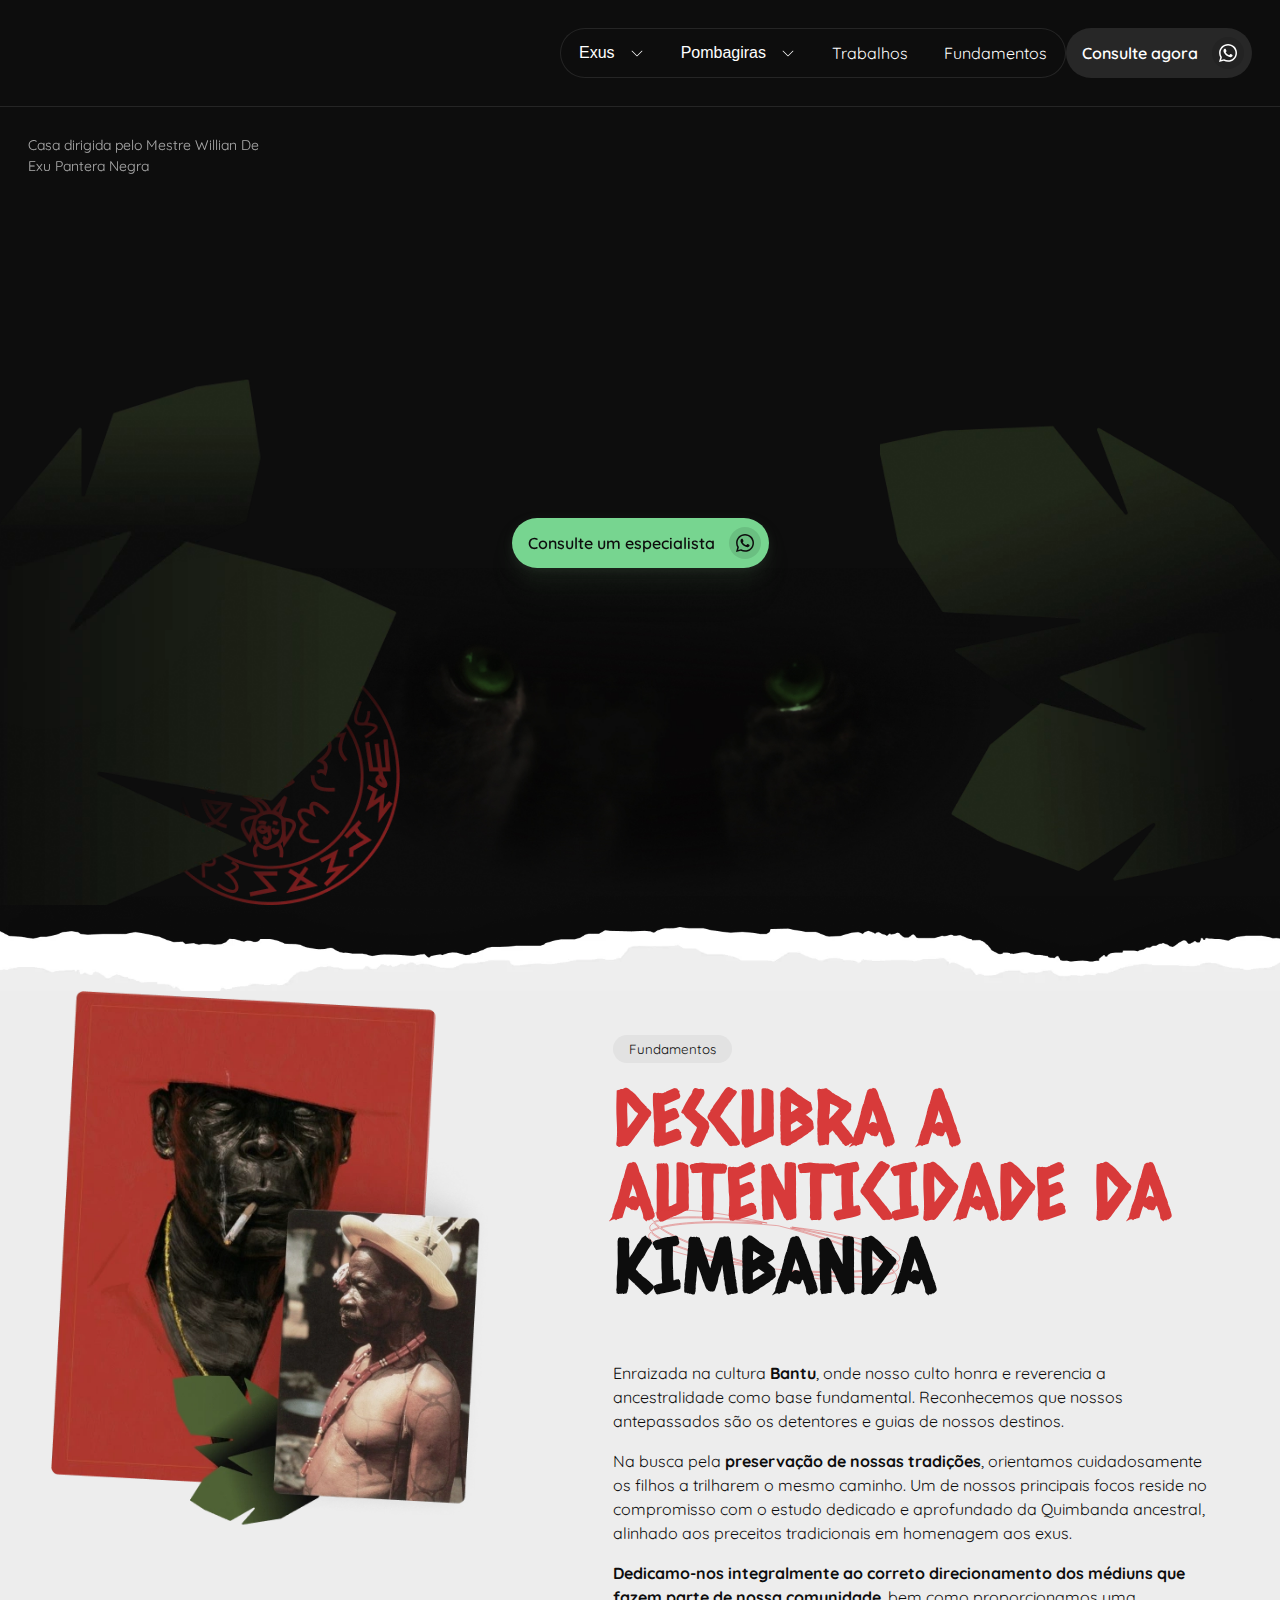
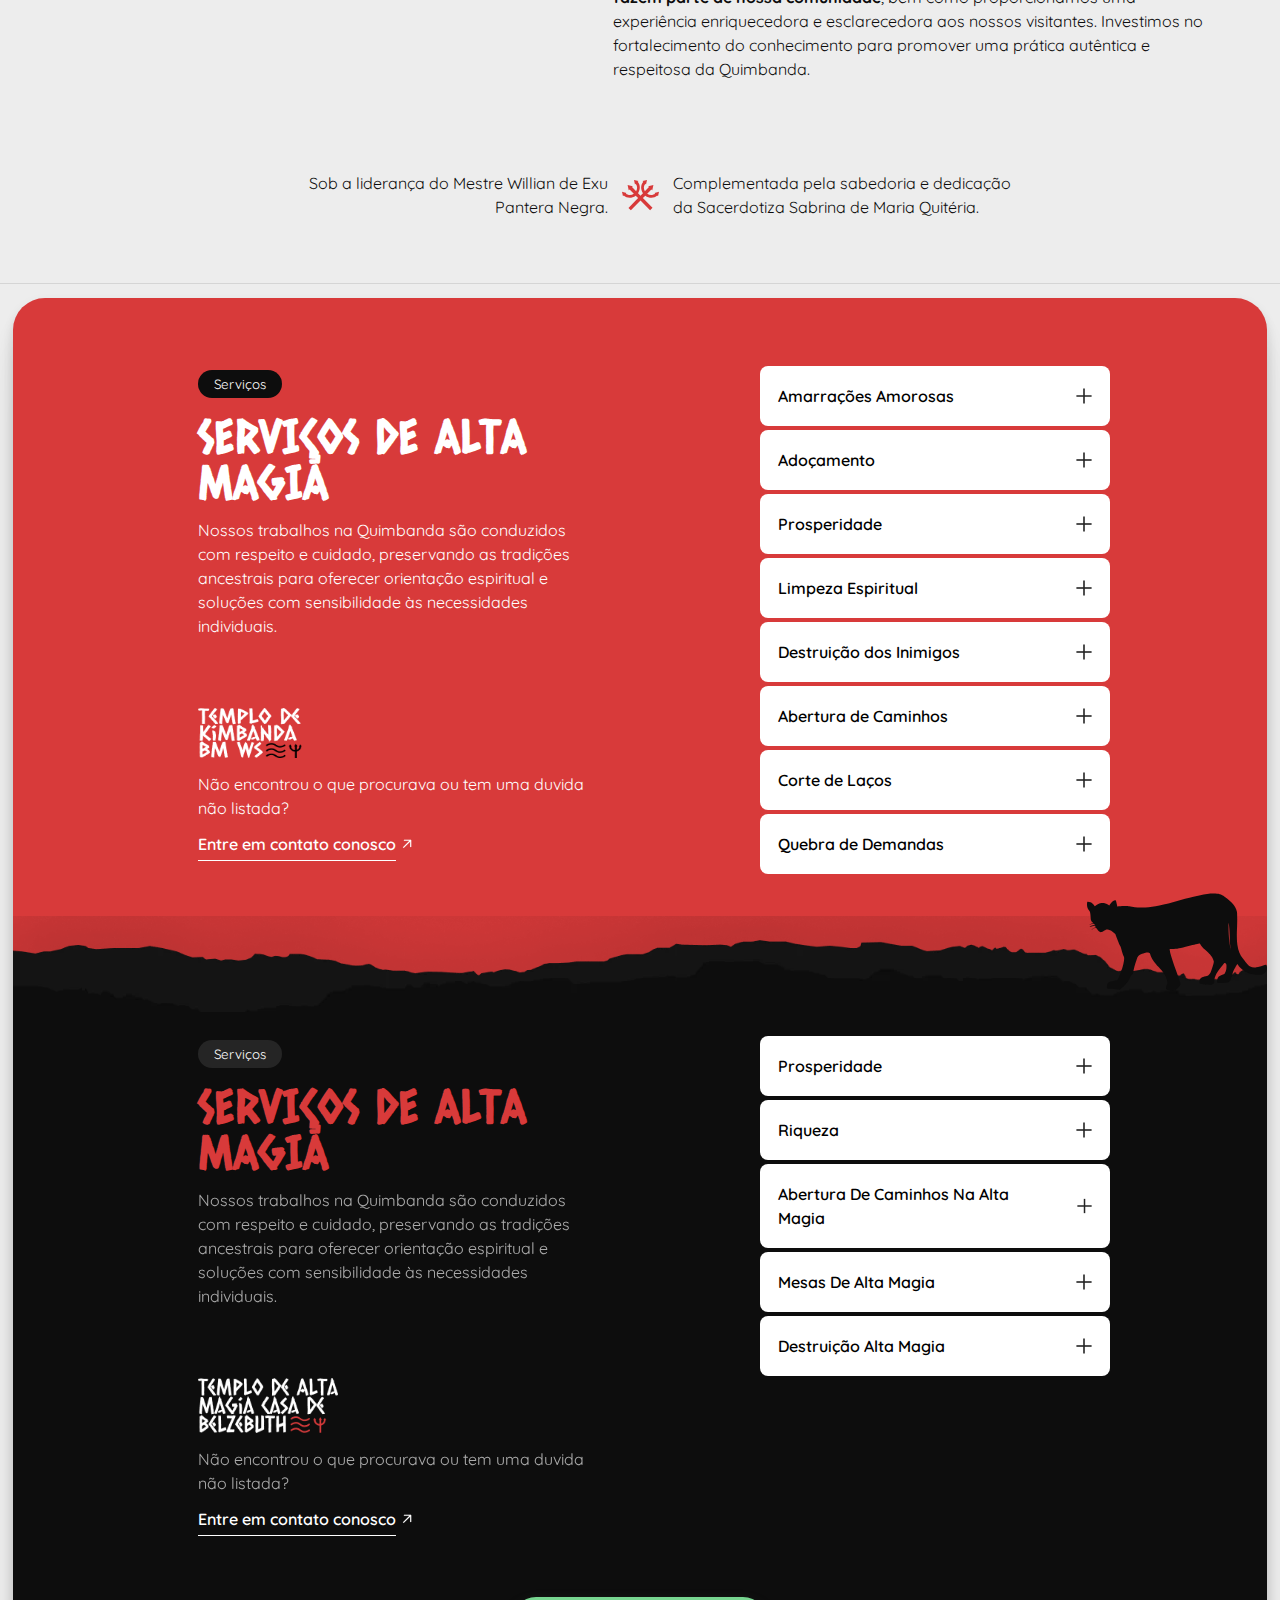
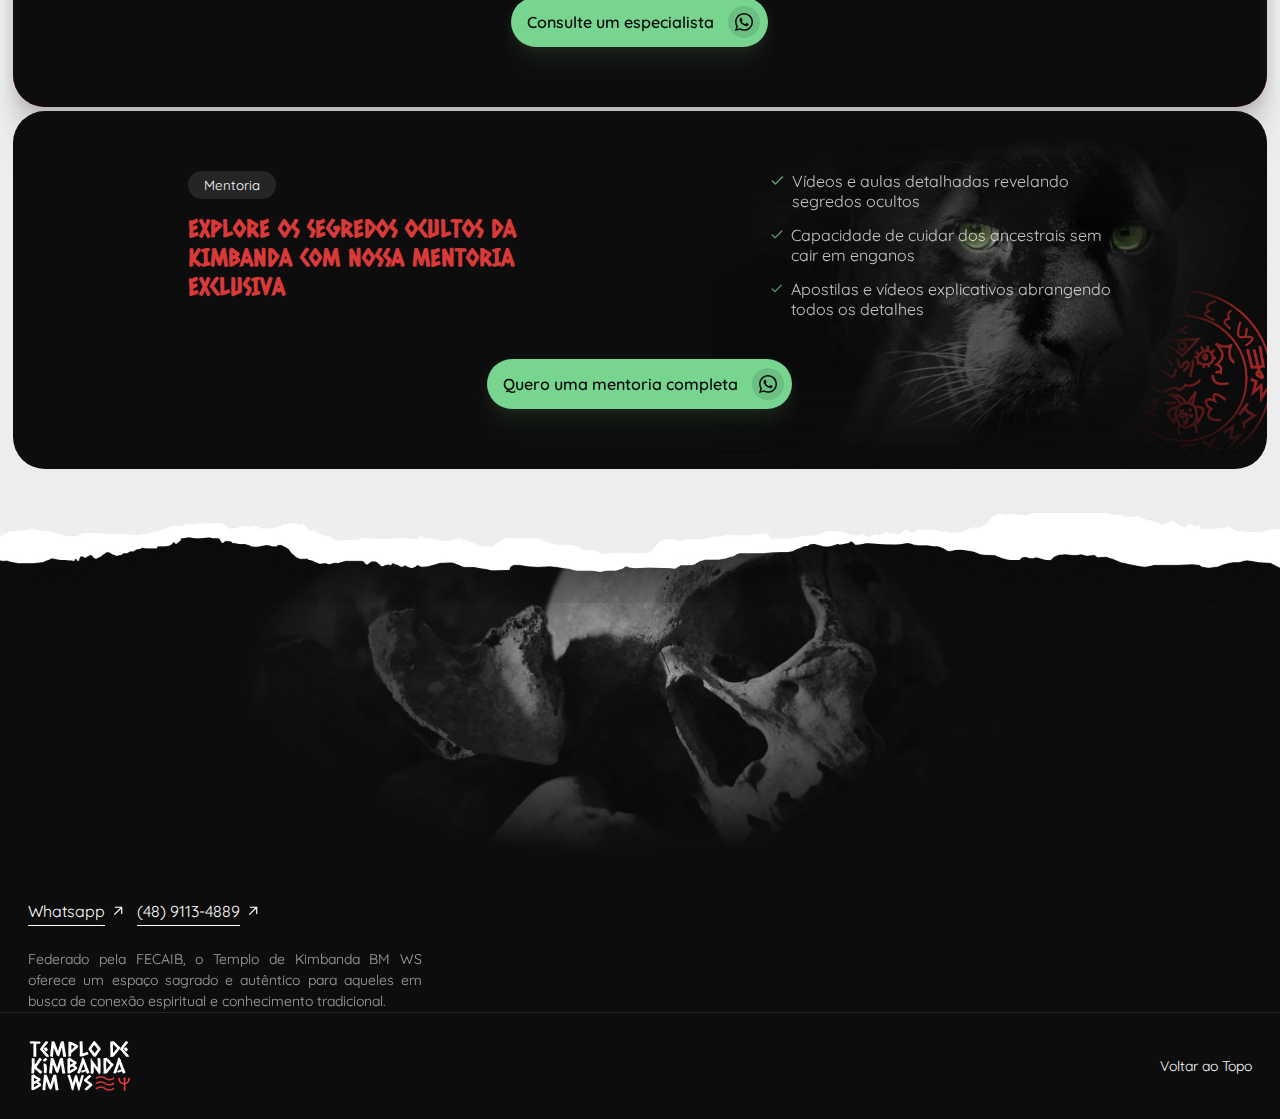
==== commit 244b0383: ".." ====
--- a/index.html
+++ b/index.html
@@ -8,6 +8,8 @@
 
   <link href="https://fonts.googleapis.com/css2?family=Caesar+Dressing&family=Quicksand:wght@400;600&display=swap"
     rel="stylesheet">
+    <link rel="icon" type="image/x-icon" href="/assets/favico.jpg">
+
   <link rel="stylesheet" href="styles.css">
 </head>
 
@@ -29,14 +31,14 @@
           </svg>
           <div class="shadow">
             <ul>
-              <li><a href="404.html">Exu Caveira</a></li>
-              <li><a href="404.html">Exu Da Morte</a></li>
-              <li><a href="404.html">Exu Belzebuth Maioral</a></li>
-              <li><a href="404.html">Exu Tiri da calunga</a></li>
-              <li><a href="404.html">Exu Tranca rua das Almas</a></li>
-              <li><a href="404.html">Exu Pantera Negra</a></li>
-              <li><a href="404.html">Exu Tata Caveira</a></li>
-              <li><a href="404.html">Exu Pirata</a></li>
+              <li><a href="exus.html#exu-caveira">Exu Caveira</a></li>
+              <li><a href="exus.html#exu-da-morte">Exu Da Morte</a></li>
+              <li><a href="exus.html#exu-belzebuth">Exu Belzebuth Maioral</a></li>
+              <li><a href="exus.html#exu-tiriri">Exu Tiri da calunga</a></li>
+              <li><a href="exus.html#exu-tranca">Exu Tranca rua das Almas</a></li>
+              <li><a href="exus.html#exu-pantera-negra">Exu Pantera Negra</a></li>
+              <li><a href="exus.html#exu-tata-caveira">Exu Tata Caveira</a></li>
+              <li><a href="exus.html#exu-pirata">Exu Pirata</a></li>
             </ul>
           </div>
         </button>
@@ -50,20 +52,19 @@
           </svg>
           <div class="shadow">
             <ul>
-              <li><a class="menuAnchor" href="404.html">Pombagira Rosa Caveira</a></li>
-              <li><a class="menuAnchor" href="404.html">Pombagira Maria Quitéria.</a></li>
-              <li><a class="menuAnchor" href="404.html">Pombagira Tata Caveira</a></li>
-              <li><a class="menuAnchor" href="404.html">Pombagira Rainha Das 7 Encruzilhada.</a></li>
-              <li><a class="menuAnchor" href="404.html">Pombagira Maria Padilha</a></li>
+              <li><a class="menuAnchor" href="pombagiras.html#rosa-caveira">Pombagira Rosa Caveira</a></li>
+              <li><a class="menuAnchor" href="pombagiras.html#maria-quiteria">Pombagira Maria Quitéria.</a></li>
+              <li><a class="menuAnchor" href="pombagiras.html#tata-caveira">Pombagira Tata Caveira</a></li>
+              <li><a class="menuAnchor" href="pombagiras.html#rainha-encruza">Pombagira Rainha Das 7 Encruzilhada.</a></li>
+              <li><a class="menuAnchor" href="pombagiras.html#maria-padilha">Pombagira Maria Padilha</a></li>
             </ul>
           </div>
         </button>
 
-        <a class="anchor" href="">Trabalhos</a>
-        <a class="anchor" href="#alta-magia">Alta Magia</a>
+        <a class="anchor" href="#servicos">Trabalhos</a>
         <a class="anchor" href="#fundamentos">Fundamentos</a>
       </div>
-      <a id="btn-secondary" href="#">Whatsapp <span>
+      <a id="btn-secondary" target="_blank" href="https://wa.link/9nyoai#">Consulte agora <span>
           <svg xmlns="http://www.w3.org/2000/svg" width="18" height="18" viewBox="0 0 23 23" fill="none">
             <path fill-rule="evenodd" clip-rule="evenodd"
               d="M16.7691 13.7829C16.483 13.6404 15.0761 12.9515 14.8139 12.8564C14.5516 12.7614 14.3608 12.7139 14.1701 12.9989C13.9793 13.2839 13.4309 13.9254 13.264 14.1155C13.0971 14.3056 12.9302 14.3294 12.644 14.1868C12.3579 14.0443 11.4359 13.7436 10.343 12.7733C9.49235 12.0182 8.91805 11.0857 8.75118 10.8006C8.58422 10.5155 8.73331 10.3614 8.87658 10.2194C9.00536 10.0918 9.1628 9.88677 9.30583 9.72045C9.4489 9.55421 9.49659 9.43535 9.59197 9.24542C9.68735 9.05529 9.63966 8.88905 9.56809 8.74654C9.49659 8.60399 8.92431 7.20223 8.68586 6.63199C8.45359 6.07675 8.2177 6.15196 8.04205 6.14315C7.87534 6.13491 7.68438 6.13315 7.49366 6.13315C7.3029 6.13315 6.99287 6.20442 6.73054 6.48944C6.46832 6.77454 5.72909 7.46355 5.72909 8.86515C5.72909 10.267 6.75438 11.621 6.89749 11.8111C7.0406 12.0012 8.91517 14.8776 11.7857 16.1111C12.4684 16.4045 13.0013 16.5797 13.4169 16.7109C14.1024 16.9277 14.7261 16.8971 15.2192 16.8238C15.769 16.7421 16.9122 16.1349 17.1506 15.4698C17.3891 14.8044 17.3891 14.2343 17.3175 14.1155C17.246 13.9967 17.0552 13.9254 16.7691 13.7829ZM11.5481 20.8776H11.5443C9.83627 20.8769 8.16107 20.4202 6.69965 19.5572L6.35206 19.3518L2.74958 20.2923L3.71112 16.7967L3.48486 16.4383C2.53205 14.9301 2.0288 13.187 2.02954 11.397C2.03164 6.17413 6.30162 1.92491 11.5519 1.92491C14.0943 1.92581 16.4841 2.91243 18.2813 4.70302C20.0783 6.4935 21.0674 8.87351 21.0664 11.4046C21.0643 16.628 16.7944 20.8776 11.5481 20.8776ZM19.6489 3.34241C17.4868 1.18814 14.6115 0.00122958 11.548 0C5.23584 0 0.0985097 5.11243 0.0959564 11.3963C0.0951327 13.4051 0.62244 15.3657 1.62459 17.0941L0 23L6.07079 21.4152C7.74351 22.3231 9.62677 22.8017 11.5434 22.8023H11.5482C17.8596 22.8023 22.9974 17.6894 23 11.4054C23.0012 8.36012 21.811 5.49663 19.6489 3.34241Z"
@@ -89,14 +90,14 @@
             </svg>
           </div>
           <ul class="submenu">
-            <li><a class="menuAnchor" href="404.html">Exu Caveira</a></li>
-            <li><a class="menuAnchor" href="404.html">Exu Da Morte</a></li>
-            <li><a class="menuAnchor" href="404.html">Exu Belzebuth Maioral</a></li>
-            <li><a class="menuAnchor" href="404.html">Exu Tiri da calunga</a></li>
-            <li><a class="menuAnchor" href="404.html">Exu Tranca rua das Almas</a></li>
-            <li><a class="menuAnchor" href="404.html">Exu Pantera Negra</a></li>
-            <li><a class="menuAnchor" href="404.html">Exu Tata Caveira</a></li>
-            <li><a class="menuAnchor" href="404.html">Exu Pirata</a></li>
+            <li><a class="menuAnchor" href="exus.html#exu-caveira">Exu Caveira</a></li>
+            <li><a class="menuAnchor" href="exus.html#exu-da-morte">Exu Da Morte</a></li>
+            <li><a class="menuAnchor" href="exus.html#exu-belzebuth">Exu Belzebuth Maioral</a></li>
+            <li><a class="menuAnchor" href="exus.html#exu-tiriri">Exu Tiri da calunga</a></li>
+            <li><a class="menuAnchor" href="exus.html#exu-tranca">Exu Tranca rua das Almas</a></li>
+            <li><a class="menuAnchor" href="exus.html#exu-pantera-negra">Exu Pantera Negra</a></li>
+            <li><a class="menuAnchor" href="exus.html#exu-tata-caveira">Exu Tata Caveira</a></li>
+            <li><a class="menuAnchor" href="exus.html#exu-pirata">Exu Pirata</a></li>
           </ul>
         </div>
         <div class="has-items" href="">
@@ -109,21 +110,16 @@
             </svg>
           </div>
           <ul class="submenu">
-            <li><a class="menuAnchor" href="404.html">Pombagira Rosa Caveira</a></li>
-            <li><a class="menuAnchor" href="404.html">Pombagira Maria Quitéria.</a></li>
-            <li><a class="menuAnchor" href="404.html">Pombagira Tata Caveira</a></li>
-            <li><a class="menuAnchor" href="404.html">Pombagira Rainha Das 7 Encruzilhada.</a></li>
-            <li><a class="menuAnchor" href="404.html">Pombagira Maria Padilha</a></li>
+            <li><a class="menuAnchor" href="pombagiras.html#rosa-caveira">Pombagira Rosa Caveira</a></li>
+            <li><a class="menuAnchor" href="pombagiras.html#maria-quiteria">Pombagira Maria Quitéria.</a></li>
+            <li><a class="menuAnchor" href="pombagiras.html#tata-caveira">Pombagira Tata Caveira</a></li>
+            <li><a class="menuAnchor" href="pombagiras.html#rainha-encruza">Pombagira Rainha Das 7 Encruzilhada.</a></li>
+            <li><a class="menuAnchor" href="pombagiras.html#maria-padilha">Pombagira Maria Padilha</a></li>
           </ul>
         </div>
-        <a class="menuAnchor" href="#">
+        <a class="menuAnchor" href="#servicos">
           <div class="row">
             Trabalhos
-          </div>
-        </a>
-        <a class="menuAnchor" href="#alta-magia">
-          <div class="row">
-            Alta Magia
           </div>
         </a>
         <a class="menuAnchor" href="#fundamentos">
@@ -132,7 +128,7 @@
 
           </div>
         </a>
-        <a class="menuAnchor" href="#">
+        <a class="menuAnchor" target="_blank" href="https://wa.link/9nyoai">
           <div class="row">
             Contato
             <svg xmlns="http://www.w3.org/2000/svg" width="10" height="10" viewBox="0 0 13 13" fill="none">
@@ -160,12 +156,13 @@
     <h1>mais de <span>14 Anos</span> de experiência com kimbanda luciferiana</h1>
     <p>Casa de alta magia com experiência nas principais demandas. Nossa preocupação é o estudo sério e aprofundado na
       Kimbanda Ancestral, de acordo com o culto tradicional aos Exus.</p>
-    <a id="btn-primary" href="#">Consulte um especialista <span>          <svg xmlns="http://www.w3.org/2000/svg" width="18" height="18" viewBox="0 0 23 23" fill="none">
-      <path fill-rule="evenodd" clip-rule="evenodd"
-        d="M16.7691 13.7829C16.483 13.6404 15.0761 12.9515 14.8139 12.8564C14.5516 12.7614 14.3608 12.7139 14.1701 12.9989C13.9793 13.2839 13.4309 13.9254 13.264 14.1155C13.0971 14.3056 12.9302 14.3294 12.644 14.1868C12.3579 14.0443 11.4359 13.7436 10.343 12.7733C9.49235 12.0182 8.91805 11.0857 8.75118 10.8006C8.58422 10.5155 8.73331 10.3614 8.87658 10.2194C9.00536 10.0918 9.1628 9.88677 9.30583 9.72045C9.4489 9.55421 9.49659 9.43535 9.59197 9.24542C9.68735 9.05529 9.63966 8.88905 9.56809 8.74654C9.49659 8.60399 8.92431 7.20223 8.68586 6.63199C8.45359 6.07675 8.2177 6.15196 8.04205 6.14315C7.87534 6.13491 7.68438 6.13315 7.49366 6.13315C7.3029 6.13315 6.99287 6.20442 6.73054 6.48944C6.46832 6.77454 5.72909 7.46355 5.72909 8.86515C5.72909 10.267 6.75438 11.621 6.89749 11.8111C7.0406 12.0012 8.91517 14.8776 11.7857 16.1111C12.4684 16.4045 13.0013 16.5797 13.4169 16.7109C14.1024 16.9277 14.7261 16.8971 15.2192 16.8238C15.769 16.7421 16.9122 16.1349 17.1506 15.4698C17.3891 14.8044 17.3891 14.2343 17.3175 14.1155C17.246 13.9967 17.0552 13.9254 16.7691 13.7829ZM11.5481 20.8776H11.5443C9.83627 20.8769 8.16107 20.4202 6.69965 19.5572L6.35206 19.3518L2.74958 20.2923L3.71112 16.7967L3.48486 16.4383C2.53205 14.9301 2.0288 13.187 2.02954 11.397C2.03164 6.17413 6.30162 1.92491 11.5519 1.92491C14.0943 1.92581 16.4841 2.91243 18.2813 4.70302C20.0783 6.4935 21.0674 8.87351 21.0664 11.4046C21.0643 16.628 16.7944 20.8776 11.5481 20.8776ZM19.6489 3.34241C17.4868 1.18814 14.6115 0.00122958 11.548 0C5.23584 0 0.0985097 5.11243 0.0959564 11.3963C0.0951327 13.4051 0.62244 15.3657 1.62459 17.0941L0 23L6.07079 21.4152C7.74351 22.3231 9.62677 22.8017 11.5434 22.8023H11.5482C17.8596 22.8023 22.9974 17.6894 23 11.4054C23.0012 8.36012 21.811 5.49663 19.6489 3.34241Z"
-        fill="#0D0D0D" />
-    </svg>
-  </span></a>
+    <a id="btn-primary" target="_blank" href="https://wa.link/9nyoai">Consulte um especialista <span> <svg xmlns="http://www.w3.org/2000/svg" width="18"
+          height="18" viewBox="0 0 23 23" fill="none">
+          <path fill-rule="evenodd" clip-rule="evenodd"
+            d="M16.7691 13.7829C16.483 13.6404 15.0761 12.9515 14.8139 12.8564C14.5516 12.7614 14.3608 12.7139 14.1701 12.9989C13.9793 13.2839 13.4309 13.9254 13.264 14.1155C13.0971 14.3056 12.9302 14.3294 12.644 14.1868C12.3579 14.0443 11.4359 13.7436 10.343 12.7733C9.49235 12.0182 8.91805 11.0857 8.75118 10.8006C8.58422 10.5155 8.73331 10.3614 8.87658 10.2194C9.00536 10.0918 9.1628 9.88677 9.30583 9.72045C9.4489 9.55421 9.49659 9.43535 9.59197 9.24542C9.68735 9.05529 9.63966 8.88905 9.56809 8.74654C9.49659 8.60399 8.92431 7.20223 8.68586 6.63199C8.45359 6.07675 8.2177 6.15196 8.04205 6.14315C7.87534 6.13491 7.68438 6.13315 7.49366 6.13315C7.3029 6.13315 6.99287 6.20442 6.73054 6.48944C6.46832 6.77454 5.72909 7.46355 5.72909 8.86515C5.72909 10.267 6.75438 11.621 6.89749 11.8111C7.0406 12.0012 8.91517 14.8776 11.7857 16.1111C12.4684 16.4045 13.0013 16.5797 13.4169 16.7109C14.1024 16.9277 14.7261 16.8971 15.2192 16.8238C15.769 16.7421 16.9122 16.1349 17.1506 15.4698C17.3891 14.8044 17.3891 14.2343 17.3175 14.1155C17.246 13.9967 17.0552 13.9254 16.7691 13.7829ZM11.5481 20.8776H11.5443C9.83627 20.8769 8.16107 20.4202 6.69965 19.5572L6.35206 19.3518L2.74958 20.2923L3.71112 16.7967L3.48486 16.4383C2.53205 14.9301 2.0288 13.187 2.02954 11.397C2.03164 6.17413 6.30162 1.92491 11.5519 1.92491C14.0943 1.92581 16.4841 2.91243 18.2813 4.70302C20.0783 6.4935 21.0674 8.87351 21.0664 11.4046C21.0643 16.628 16.7944 20.8776 11.5481 20.8776ZM19.6489 3.34241C17.4868 1.18814 14.6115 0.00122958 11.548 0C5.23584 0 0.0985097 5.11243 0.0959564 11.3963C0.0951327 13.4051 0.62244 15.3657 1.62459 17.0941L0 23L6.07079 21.4152C7.74351 22.3231 9.62677 22.8017 11.5434 22.8023H11.5482C17.8596 22.8023 22.9974 17.6894 23 11.4054C23.0012 8.36012 21.811 5.49663 19.6489 3.34241Z"
+            fill="#0D0D0D" />
+        </svg>
+      </span></a>
   </div>
 
   <div class="graphic-elem">
@@ -191,7 +188,8 @@
           </svg> <span>Kimbanda</span>
         </span>
       </h2>
-      <p id="show-header">Enraizada na cultura <b>Bantu</b>, onde nosso culto honra e reverencia a ancestralidade como base fundamental.
+      <p id="show-header">Enraizada na cultura <b>Bantu</b>, onde nosso culto honra e reverencia a ancestralidade como
+        base fundamental.
         Reconhecemos que nossos antepassados são os detentores e guias de nossos destinos.</p>
       <p>Na busca pela <b>preservação de nossas tradições</b>, orientamos cuidadosamente os filhos a trilharem o mesmo
         caminho.
@@ -215,7 +213,7 @@
 
     <hr>
 
-    <div class="services shadow">
+    <div id="servicos" class="services shadow">
       <div class="red-bg">
         <div class="max-m">
           <div class="title">
@@ -230,7 +228,7 @@
             <div>
               <img class="logo" src="assets/logo-dark-2.webp" width="104" height="50" alt="Templo de Quimbanda">
               <p>Não encontrou o que procurava ou tem uma duvida não listada?</p>
-              <a href="#">Entre em contato conosco
+              <a target="_blank" href="https://wa.link/9nyoai">Entre em contato conosco
                 <svg xmlns="http://www.w3.org/2000/svg" width="10" height="10" viewBox="0 0 13 13" fill="none">
                   <path
                     d="M2.20975 11.8343L2.20973 11.8343C2.14119 11.9027 2.05983 11.957 1.97031 11.9941L2.20975 11.8343ZM2.20975 11.8343L10.5751 3.46768V9.9375C10.5751 10.1331 10.6528 10.3207 10.7911 10.459C10.9294 10.5973 11.1169 10.675 11.3125 10.675C11.5081 10.675 11.6957 10.5973 11.834 10.459C11.9723 10.3207 12.05 10.1331 12.05 9.9375V1.6875C12.05 1.4919 11.9723 1.30432 11.834 1.16601C11.6957 1.0277 11.5081 0.95 11.3125 0.95H3.06294C2.86735 0.95 2.67977 1.0277 2.54147 1.16601C2.40317 1.30432 2.32547 1.4919 2.32547 1.6875C2.32547 1.8831 2.40317 2.07068 2.54147 2.20899C2.67977 2.3473 2.86735 2.425 3.06294 2.425H9.53245L1.16629 10.7907L2.20975 11.8343Z"
@@ -407,7 +405,7 @@
             <div>
               <img class="logo" src="assets/logo-dark.webp" width="140" height="55" alt="Templo de Quimbanda">
               <p>Não encontrou o que procurava ou tem uma duvida não listada?</p>
-              <a href="#">Entre em contato conosco
+              <a target="_blank" href="https://wa.link/9nyoai">Entre em contato conosco
                 <svg xmlns="http://www.w3.org/2000/svg" width="10" height="10" viewBox="0 0 13 13" fill="none">
                   <path
                     d="M2.20975 11.8343L2.20973 11.8343C2.14119 11.9027 2.05983 11.957 1.97031 11.9941L2.20975 11.8343ZM2.20975 11.8343L10.5751 3.46768V9.9375C10.5751 10.1331 10.6528 10.3207 10.7911 10.459C10.9294 10.5973 11.1169 10.675 11.3125 10.675C11.5081 10.675 11.6957 10.5973 11.834 10.459C11.9723 10.3207 12.05 10.1331 12.05 9.9375V1.6875C12.05 1.4919 11.9723 1.30432 11.834 1.16601C11.6957 1.0277 11.5081 0.95 11.3125 0.95H3.06294C2.86735 0.95 2.67977 1.0277 2.54147 1.16601C2.40317 1.30432 2.32547 1.4919 2.32547 1.6875C2.32547 1.8831 2.40317 2.07068 2.54147 2.20899C2.67977 2.3473 2.86735 2.425 3.06294 2.425H9.53245L1.16629 10.7907L2.20975 11.8343Z"
@@ -508,13 +506,48 @@
           </div>
 
         </div>
-        <a id="btn-primary" href="#">Consulte um especialista <span>          <svg xmlns="http://www.w3.org/2000/svg" width="18" height="18" viewBox="0 0 23 23" fill="none">
-          <path fill-rule="evenodd" clip-rule="evenodd"
-            d="M16.7691 13.7829C16.483 13.6404 15.0761 12.9515 14.8139 12.8564C14.5516 12.7614 14.3608 12.7139 14.1701 12.9989C13.9793 13.2839 13.4309 13.9254 13.264 14.1155C13.0971 14.3056 12.9302 14.3294 12.644 14.1868C12.3579 14.0443 11.4359 13.7436 10.343 12.7733C9.49235 12.0182 8.91805 11.0857 8.75118 10.8006C8.58422 10.5155 8.73331 10.3614 8.87658 10.2194C9.00536 10.0918 9.1628 9.88677 9.30583 9.72045C9.4489 9.55421 9.49659 9.43535 9.59197 9.24542C9.68735 9.05529 9.63966 8.88905 9.56809 8.74654C9.49659 8.60399 8.92431 7.20223 8.68586 6.63199C8.45359 6.07675 8.2177 6.15196 8.04205 6.14315C7.87534 6.13491 7.68438 6.13315 7.49366 6.13315C7.3029 6.13315 6.99287 6.20442 6.73054 6.48944C6.46832 6.77454 5.72909 7.46355 5.72909 8.86515C5.72909 10.267 6.75438 11.621 6.89749 11.8111C7.0406 12.0012 8.91517 14.8776 11.7857 16.1111C12.4684 16.4045 13.0013 16.5797 13.4169 16.7109C14.1024 16.9277 14.7261 16.8971 15.2192 16.8238C15.769 16.7421 16.9122 16.1349 17.1506 15.4698C17.3891 14.8044 17.3891 14.2343 17.3175 14.1155C17.246 13.9967 17.0552 13.9254 16.7691 13.7829ZM11.5481 20.8776H11.5443C9.83627 20.8769 8.16107 20.4202 6.69965 19.5572L6.35206 19.3518L2.74958 20.2923L3.71112 16.7967L3.48486 16.4383C2.53205 14.9301 2.0288 13.187 2.02954 11.397C2.03164 6.17413 6.30162 1.92491 11.5519 1.92491C14.0943 1.92581 16.4841 2.91243 18.2813 4.70302C20.0783 6.4935 21.0674 8.87351 21.0664 11.4046C21.0643 16.628 16.7944 20.8776 11.5481 20.8776ZM19.6489 3.34241C17.4868 1.18814 14.6115 0.00122958 11.548 0C5.23584 0 0.0985097 5.11243 0.0959564 11.3963C0.0951327 13.4051 0.62244 15.3657 1.62459 17.0941L0 23L6.07079 21.4152C7.74351 22.3231 9.62677 22.8017 11.5434 22.8023H11.5482C17.8596 22.8023 22.9974 17.6894 23 11.4054C23.0012 8.36012 21.811 5.49663 19.6489 3.34241Z"
-            fill="#0D0D0D" />
-        </svg>
-      </span></a>
+        <a id="btn-primary" target="_blank" href="https://wa.link/9nyoai">Consulte um especialista <span> <svg xmlns="http://www.w3.org/2000/svg" width="18"
+              height="18" viewBox="0 0 23 23" fill="none">
+              <path fill-rule="evenodd" clip-rule="evenodd"
+                d="M16.7691 13.7829C16.483 13.6404 15.0761 12.9515 14.8139 12.8564C14.5516 12.7614 14.3608 12.7139 14.1701 12.9989C13.9793 13.2839 13.4309 13.9254 13.264 14.1155C13.0971 14.3056 12.9302 14.3294 12.644 14.1868C12.3579 14.0443 11.4359 13.7436 10.343 12.7733C9.49235 12.0182 8.91805 11.0857 8.75118 10.8006C8.58422 10.5155 8.73331 10.3614 8.87658 10.2194C9.00536 10.0918 9.1628 9.88677 9.30583 9.72045C9.4489 9.55421 9.49659 9.43535 9.59197 9.24542C9.68735 9.05529 9.63966 8.88905 9.56809 8.74654C9.49659 8.60399 8.92431 7.20223 8.68586 6.63199C8.45359 6.07675 8.2177 6.15196 8.04205 6.14315C7.87534 6.13491 7.68438 6.13315 7.49366 6.13315C7.3029 6.13315 6.99287 6.20442 6.73054 6.48944C6.46832 6.77454 5.72909 7.46355 5.72909 8.86515C5.72909 10.267 6.75438 11.621 6.89749 11.8111C7.0406 12.0012 8.91517 14.8776 11.7857 16.1111C12.4684 16.4045 13.0013 16.5797 13.4169 16.7109C14.1024 16.9277 14.7261 16.8971 15.2192 16.8238C15.769 16.7421 16.9122 16.1349 17.1506 15.4698C17.3891 14.8044 17.3891 14.2343 17.3175 14.1155C17.246 13.9967 17.0552 13.9254 16.7691 13.7829ZM11.5481 20.8776H11.5443C9.83627 20.8769 8.16107 20.4202 6.69965 19.5572L6.35206 19.3518L2.74958 20.2923L3.71112 16.7967L3.48486 16.4383C2.53205 14.9301 2.0288 13.187 2.02954 11.397C2.03164 6.17413 6.30162 1.92491 11.5519 1.92491C14.0943 1.92581 16.4841 2.91243 18.2813 4.70302C20.0783 6.4935 21.0674 8.87351 21.0664 11.4046C21.0643 16.628 16.7944 20.8776 11.5481 20.8776ZM19.6489 3.34241C17.4868 1.18814 14.6115 0.00122958 11.548 0C5.23584 0 0.0985097 5.11243 0.0959564 11.3963C0.0951327 13.4051 0.62244 15.3657 1.62459 17.0941L0 23L6.07079 21.4152C7.74351 22.3231 9.62677 22.8017 11.5434 22.8023H11.5482C17.8596 22.8023 22.9974 17.6894 23 11.4054C23.0012 8.36012 21.811 5.49663 19.6489 3.34241Z"
+                fill="#0D0D0D" />
+            </svg>
+          </span></a>
       </div>
+    </div>
+
+    <div class="course">
+      <div class="max-m">
+        <div class="title">
+          <sub>Mentoria</sub>
+        <h2>Explore os segredos ocultos da Kimbanda com nossa mentoria exclusiva</h2>
+
+        </div>
+        <ul>
+          <li> <svg xmlns="http://www.w3.org/2000/svg" width="18" height="18" viewBox="0 0 32 32" fill="none">
+              <path
+                d="M29.0612 10.0613L13.0612 26.0613C12.9218 26.2011 12.7563 26.3121 12.5739 26.3878C12.3916 26.4635 12.1961 26.5024 11.9987 26.5024C11.8013 26.5024 11.6058 26.4635 11.4235 26.3878C11.2411 26.3121 11.0756 26.2011 10.9362 26.0613L3.9362 19.0613C3.79667 18.9217 3.68599 18.7561 3.61047 18.5738C3.53496 18.3915 3.49609 18.1961 3.49609 17.9988C3.49609 17.8014 3.53496 17.606 3.61047 17.4237C3.68599 17.2414 3.79667 17.0758 3.9362 16.9363C4.07573 16.7967 4.24137 16.686 4.42367 16.6105C4.60598 16.535 4.80137 16.4962 4.9987 16.4962C5.19602 16.4962 5.39141 16.535 5.57372 16.6105C5.75602 16.686 5.92167 16.7967 6.0612 16.9363L11.9999 22.875L26.9387 7.93876C27.2205 7.65697 27.6027 7.49866 28.0012 7.49866C28.3997 7.49866 28.7819 7.65697 29.0637 7.93876C29.3455 8.22055 29.5038 8.60274 29.5038 9.00126C29.5038 9.39977 29.3455 9.78197 29.0637 10.0638L29.0612 10.0613Z"
+                fill="#77D590" />
+            </svg>Vídeos e aulas detalhadas revelando segredos ocultos</li>
+          <li> <svg xmlns="http://www.w3.org/2000/svg" width="18" height="18" viewBox="0 0 32 32" fill="none">
+              <path
+                d="M29.0612 10.0613L13.0612 26.0613C12.9218 26.2011 12.7563 26.3121 12.5739 26.3878C12.3916 26.4635 12.1961 26.5024 11.9987 26.5024C11.8013 26.5024 11.6058 26.4635 11.4235 26.3878C11.2411 26.3121 11.0756 26.2011 10.9362 26.0613L3.9362 19.0613C3.79667 18.9217 3.68599 18.7561 3.61047 18.5738C3.53496 18.3915 3.49609 18.1961 3.49609 17.9988C3.49609 17.8014 3.53496 17.606 3.61047 17.4237C3.68599 17.2414 3.79667 17.0758 3.9362 16.9363C4.07573 16.7967 4.24137 16.686 4.42367 16.6105C4.60598 16.535 4.80137 16.4962 4.9987 16.4962C5.19602 16.4962 5.39141 16.535 5.57372 16.6105C5.75602 16.686 5.92167 16.7967 6.0612 16.9363L11.9999 22.875L26.9387 7.93876C27.2205 7.65697 27.6027 7.49866 28.0012 7.49866C28.3997 7.49866 28.7819 7.65697 29.0637 7.93876C29.3455 8.22055 29.5038 8.60274 29.5038 9.00126C29.5038 9.39977 29.3455 9.78197 29.0637 10.0638L29.0612 10.0613Z"
+                fill="#77D590" />
+            </svg>Capacidade de cuidar dos ancestrais sem cair em enganos</li>
+          <li> <svg xmlns="http://www.w3.org/2000/svg" width="18" height="18" viewBox="0 0 32 32" fill="none">
+              <path
+                d="M29.0612 10.0613L13.0612 26.0613C12.9218 26.2011 12.7563 26.3121 12.5739 26.3878C12.3916 26.4635 12.1961 26.5024 11.9987 26.5024C11.8013 26.5024 11.6058 26.4635 11.4235 26.3878C11.2411 26.3121 11.0756 26.2011 10.9362 26.0613L3.9362 19.0613C3.79667 18.9217 3.68599 18.7561 3.61047 18.5738C3.53496 18.3915 3.49609 18.1961 3.49609 17.9988C3.49609 17.8014 3.53496 17.606 3.61047 17.4237C3.68599 17.2414 3.79667 17.0758 3.9362 16.9363C4.07573 16.7967 4.24137 16.686 4.42367 16.6105C4.60598 16.535 4.80137 16.4962 4.9987 16.4962C5.19602 16.4962 5.39141 16.535 5.57372 16.6105C5.75602 16.686 5.92167 16.7967 6.0612 16.9363L11.9999 22.875L26.9387 7.93876C27.2205 7.65697 27.6027 7.49866 28.0012 7.49866C28.3997 7.49866 28.7819 7.65697 29.0637 7.93876C29.3455 8.22055 29.5038 8.60274 29.5038 9.00126C29.5038 9.39977 29.3455 9.78197 29.0637 10.0638L29.0612 10.0613Z"
+                fill="#77D590" />
+            </svg>  Apostilas e vídeos explicativos abrangendo todos os detalhes</li>
+        </ul>
+      </div>
+      <a id="btn-primary" target="_blank" href="https://wa.link/9nyoai">Quero uma mentoria completa <span> <svg xmlns="http://www.w3.org/2000/svg" width="18"
+        height="18" viewBox="0 0 23 23" fill="none">
+        <path fill-rule="evenodd" clip-rule="evenodd"
+          d="M16.7691 13.7829C16.483 13.6404 15.0761 12.9515 14.8139 12.8564C14.5516 12.7614 14.3608 12.7139 14.1701 12.9989C13.9793 13.2839 13.4309 13.9254 13.264 14.1155C13.0971 14.3056 12.9302 14.3294 12.644 14.1868C12.3579 14.0443 11.4359 13.7436 10.343 12.7733C9.49235 12.0182 8.91805 11.0857 8.75118 10.8006C8.58422 10.5155 8.73331 10.3614 8.87658 10.2194C9.00536 10.0918 9.1628 9.88677 9.30583 9.72045C9.4489 9.55421 9.49659 9.43535 9.59197 9.24542C9.68735 9.05529 9.63966 8.88905 9.56809 8.74654C9.49659 8.60399 8.92431 7.20223 8.68586 6.63199C8.45359 6.07675 8.2177 6.15196 8.04205 6.14315C7.87534 6.13491 7.68438 6.13315 7.49366 6.13315C7.3029 6.13315 6.99287 6.20442 6.73054 6.48944C6.46832 6.77454 5.72909 7.46355 5.72909 8.86515C5.72909 10.267 6.75438 11.621 6.89749 11.8111C7.0406 12.0012 8.91517 14.8776 11.7857 16.1111C12.4684 16.4045 13.0013 16.5797 13.4169 16.7109C14.1024 16.9277 14.7261 16.8971 15.2192 16.8238C15.769 16.7421 16.9122 16.1349 17.1506 15.4698C17.3891 14.8044 17.3891 14.2343 17.3175 14.1155C17.246 13.9967 17.0552 13.9254 16.7691 13.7829ZM11.5481 20.8776H11.5443C9.83627 20.8769 8.16107 20.4202 6.69965 19.5572L6.35206 19.3518L2.74958 20.2923L3.71112 16.7967L3.48486 16.4383C2.53205 14.9301 2.0288 13.187 2.02954 11.397C2.03164 6.17413 6.30162 1.92491 11.5519 1.92491C14.0943 1.92581 16.4841 2.91243 18.2813 4.70302C20.0783 6.4935 21.0674 8.87351 21.0664 11.4046C21.0643 16.628 16.7944 20.8776 11.5481 20.8776ZM19.6489 3.34241C17.4868 1.18814 14.6115 0.00122958 11.548 0C5.23584 0 0.0985097 5.11243 0.0959564 11.3963C0.0951327 13.4051 0.62244 15.3657 1.62459 17.0941L0 23L6.07079 21.4152C7.74351 22.3231 9.62677 22.8017 11.5434 22.8023H11.5482C17.8596 22.8023 22.9974 17.6894 23 11.4054C23.0012 8.36012 21.811 5.49663 19.6489 3.34241Z"
+          fill="#0D0D0D" />
+      </svg>
+    </span></a>
     </div>
   </section>
 
@@ -525,38 +558,38 @@
   <footer class="max-w">
     <img class="skull" src="assets/images/caveira.webp" alt="..." loading="lazy">
     <div class="links">
-      <a href="">Instagram <svg xmlns="http://www.w3.org/2000/svg" width="10" height="10" viewBox="0 0 13 13"
+      <!-- <a href="">Instagram <svg xmlns="http://www.w3.org/2000/svg" width="10" height="10" viewBox="0 0 13 13"
+          fill="none">
+          <path
+            d="M2.20975 11.8343L2.20973 11.8343C2.14119 11.9027 2.05983 11.957 1.97031 11.9941L2.20975 11.8343ZM2.20975 11.8343L10.5751 3.46768V9.9375C10.5751 10.1331 10.6528 10.3207 10.7911 10.459C10.9294 10.5973 11.1169 10.675 11.3125 10.675C11.5081 10.675 11.6957 10.5973 11.834 10.459C11.9723 10.3207 12.05 10.1331 12.05 9.9375V1.6875C12.05 1.4919 11.9723 1.30432 11.834 1.16601C11.6957 1.0277 11.5081 0.95 11.3125 0.95H3.06294C2.86735 0.95 2.67977 1.0277 2.54147 1.16601C2.40317 1.30432 2.32547 1.4919 2.32547 1.6875C2.32547 1.8831 2.40317 2.07068 2.54147 2.20899C2.67977 2.3473 2.86735 2.425 3.06294 2.425H9.53245L1.16629 10.7907L2.20975 11.8343Z"
+            fill="white" stroke="white" stroke-width="0.1" />
+        </svg>
+      </a> -->
+      <a target="_blank" href="https://wa.link/9nyoai">Whatsapp <svg xmlns="http://www.w3.org/2000/svg" width="10" height="10" viewBox="0 0 13 13"
           fill="none">
           <path
             d="M2.20975 11.8343L2.20973 11.8343C2.14119 11.9027 2.05983 11.957 1.97031 11.9941L2.20975 11.8343ZM2.20975 11.8343L10.5751 3.46768V9.9375C10.5751 10.1331 10.6528 10.3207 10.7911 10.459C10.9294 10.5973 11.1169 10.675 11.3125 10.675C11.5081 10.675 11.6957 10.5973 11.834 10.459C11.9723 10.3207 12.05 10.1331 12.05 9.9375V1.6875C12.05 1.4919 11.9723 1.30432 11.834 1.16601C11.6957 1.0277 11.5081 0.95 11.3125 0.95H3.06294C2.86735 0.95 2.67977 1.0277 2.54147 1.16601C2.40317 1.30432 2.32547 1.4919 2.32547 1.6875C2.32547 1.8831 2.40317 2.07068 2.54147 2.20899C2.67977 2.3473 2.86735 2.425 3.06294 2.425H9.53245L1.16629 10.7907L2.20975 11.8343Z"
             fill="white" stroke="white" stroke-width="0.1" />
         </svg>
       </a>
-      <a href="">Whatsapp <svg xmlns="http://www.w3.org/2000/svg" width="10" height="10" viewBox="0 0 13 13"
+      <a href="tel:4891134889">(48) 9113-4889 <svg xmlns="http://www.w3.org/2000/svg" width="10" height="10" viewBox="0 0 13 13"
           fill="none">
           <path
             d="M2.20975 11.8343L2.20973 11.8343C2.14119 11.9027 2.05983 11.957 1.97031 11.9941L2.20975 11.8343ZM2.20975 11.8343L10.5751 3.46768V9.9375C10.5751 10.1331 10.6528 10.3207 10.7911 10.459C10.9294 10.5973 11.1169 10.675 11.3125 10.675C11.5081 10.675 11.6957 10.5973 11.834 10.459C11.9723 10.3207 12.05 10.1331 12.05 9.9375V1.6875C12.05 1.4919 11.9723 1.30432 11.834 1.16601C11.6957 1.0277 11.5081 0.95 11.3125 0.95H3.06294C2.86735 0.95 2.67977 1.0277 2.54147 1.16601C2.40317 1.30432 2.32547 1.4919 2.32547 1.6875C2.32547 1.8831 2.40317 2.07068 2.54147 2.20899C2.67977 2.3473 2.86735 2.425 3.06294 2.425H9.53245L1.16629 10.7907L2.20975 11.8343Z"
             fill="white" stroke="white" stroke-width="0.1" />
         </svg>
       </a>
-      <a href="">Telefone <svg xmlns="http://www.w3.org/2000/svg" width="10" height="10" viewBox="0 0 13 13"
-          fill="none">
-          <path
-            d="M2.20975 11.8343L2.20973 11.8343C2.14119 11.9027 2.05983 11.957 1.97031 11.9941L2.20975 11.8343ZM2.20975 11.8343L10.5751 3.46768V9.9375C10.5751 10.1331 10.6528 10.3207 10.7911 10.459C10.9294 10.5973 11.1169 10.675 11.3125 10.675C11.5081 10.675 11.6957 10.5973 11.834 10.459C11.9723 10.3207 12.05 10.1331 12.05 9.9375V1.6875C12.05 1.4919 11.9723 1.30432 11.834 1.16601C11.6957 1.0277 11.5081 0.95 11.3125 0.95H3.06294C2.86735 0.95 2.67977 1.0277 2.54147 1.16601C2.40317 1.30432 2.32547 1.4919 2.32547 1.6875C2.32547 1.8831 2.40317 2.07068 2.54147 2.20899C2.67977 2.3473 2.86735 2.425 3.06294 2.425H9.53245L1.16629 10.7907L2.20975 11.8343Z"
-            fill="white" stroke="white" stroke-width="0.1" />
-        </svg>
-      </a>
     </div>
 
     <p>Federado pela FECAIB, o Templo de Kimbanda BM WS oferece um espaço sagrado e autêntico para aqueles em busca de
       conexão espiritual e conhecimento tradicional.</p>
-    <a class="address" href="#">Rua Exemplo exemplo, Numero 1171 <svg xmlns="http://www.w3.org/2000/svg" width="10"
+    <!-- <a class="address" href="#">Rua Exemplo exemplo, Numero 1171 <svg xmlns="http://www.w3.org/2000/svg" width="10"
         height="10" viewBox="0 0 13 13" fill="none">
         <path
           d="M2.20975 11.8343L2.20973 11.8343C2.14119 11.9027 2.05983 11.957 1.97031 11.9941L2.20975 11.8343ZM2.20975 11.8343L10.5751 3.46768V9.9375C10.5751 10.1331 10.6528 10.3207 10.7911 10.459C10.9294 10.5973 11.1169 10.675 11.3125 10.675C11.5081 10.675 11.6957 10.5973 11.834 10.459C11.9723 10.3207 12.05 10.1331 12.05 9.9375V1.6875C12.05 1.4919 11.9723 1.30432 11.834 1.16601C11.6957 1.0277 11.5081 0.95 11.3125 0.95H3.06294C2.86735 0.95 2.67977 1.0277 2.54147 1.16601C2.40317 1.30432 2.32547 1.4919 2.32547 1.6875C2.32547 1.8831 2.40317 2.07068 2.54147 2.20899C2.67977 2.3473 2.86735 2.425 3.06294 2.425H9.53245L1.16629 10.7907L2.20975 11.8343Z"
           fill="white" stroke="white" stroke-width="0.1" />
       </svg>
-    </a>
+    </a> -->
     <hr>
     <div class="footer-menu">
       <img class="logo" src="assets/logo-one-white.svg" width="104" height="50" alt="Templo de Quimbanda">
--- a/styles.css
+++ b/styles.css
@@ -46,7 +46,7 @@
   -moz-osx-font-smoothing: grayscale;
 }
 
-.fromBottom + div {
+.fromBottom+div {
   height: 106px;
 }
 
@@ -55,7 +55,7 @@
   z-index: 100;
 
   left: auto;
-  right: auto;
+  right: 0;
   margin: 0 auto;
 
   width: 100%;
@@ -84,6 +84,13 @@
   background-color: red;
 }
 
+.fromBottom #btn-secondary {
+  background-color: var(--green) !important;
+  color: var(--bg);
+}
+
+
+
 @keyframes fadeIn {
   0% {
     opacity: 0;
@@ -162,7 +169,7 @@
 }
 
 .menu-desktop button,
-.menu-desktop > a {
+.menu-desktop>a {
   position: relative;
   border: none;
 
@@ -170,7 +177,7 @@
 
   background-color: transparent;
   color: white;
-  
+
   min-height: 40px;
 
   display: flex;
@@ -184,7 +191,8 @@
 
 
 }
-.menu-desktop button > div {
+
+.menu-desktop button>div {
   position: absolute;
   left: 0;
   top: 46px;
@@ -192,7 +200,7 @@
 
   min-width: none;
   width: max-content;
-  
+
 
   display: flex;
   gap: 8px;
@@ -208,16 +216,16 @@
   overflow: hidden !important;
 
   opacity: 0;
-visibility: hidden;
+  visibility: hidden;
   z-index: 80;
-  
+
 }
 
 .menu-desktop button ul {
-  
+
   min-width: none;
   width: max-content;
-  
+
 
   display: flex;
   gap: 8px;
@@ -235,10 +243,10 @@
   position: absolute;
 
   top: 100%;
-  width:100%;
+  width: 100%;
   height: 20px;
 
-  
+
 
 }
 
@@ -250,7 +258,7 @@
 .menu-desktop button ul li a {
   text-align: start;
   opacity: 0.85;
-  font-size: 14px ;
+  font-size: 14px;
 
   display: flex;
   align-items: center;
@@ -263,7 +271,7 @@
   font-weight: 400;
 }
 
-.menu-desktop button ul li a::before {
+/* .menu-desktop button ul li a::before {
   position: absolute;
   top: 21;
   right: 30px;
@@ -274,8 +282,8 @@
 
   border-radius: 10px;
 
-  background-color: rgba(0, 0, 0, 0.4);
-}
+  background-color: var(--red);
+} */
 
 
 .menu-desktop button:focus div,
@@ -307,6 +315,7 @@
   border: 1px solid rgba(255, 255, 255, 0.1);
   border-radius: 32px;
 }
+
 .menu-desktop button ul li a:hover::before {
   background-color: rgba(255, 255, 255, 0.4);
 }
@@ -671,14 +680,15 @@
   filter: drop-shadow(0px 2px 5px rgba(97, 137, 105, 0.10)) drop-shadow(0px 9px 9px rgba(97, 137, 105, 0.09)) drop-shadow(0px 21px 12px rgba(97, 137, 105, 0.05)) drop-shadow(0px 37px 15px rgba(97, 137, 105, 0.01)) drop-shadow(0px 58px 16px rgba(97, 137, 105, 0.00));
 }
 
-#btn-primary:hover::before {
+/* #btn-primary:hover::before {
   left: 0;
-}
+} */
 
 #btn-primary:hover {
-  color: transparent;
-}
-
+  background-color: #6ac382;
+}
+
+/* 
 #btn-primary::before {
   display: flex;
   align-items: center;
@@ -693,11 +703,11 @@
   width: 100%;
   height: 100%;
 
-  transition: 400ms all;
+  transition: 100ms ease-in-out all;
 
   background-color: var(--red);
   border-radius: 32px;
-}
+} */
 
 #btn-secondary {
   display: flex;
@@ -724,7 +734,7 @@
 
 
 #btn-primary span,
-  #btn-secondary span {
+#btn-secondary span {
   display: flex;
   align-items: center;
   justify-content: center;
@@ -848,6 +858,15 @@
   height: auto;
   padding-bottom: 44px;
   z-index: 20;
+}
+
+h3 {
+  color: var(--bg);
+}
+
+.entities {
+  color: var(--bg);
+  list-style-type: none;
 }
 
 .info .max-w {
@@ -931,10 +950,10 @@
   top: -10px;
 }
 
-.info .group p {
+/* .info .group p {
   margin: 0 auto;
   max-width: 90%;
-}
+} */
 
 .info p {
   color: var(--bg);
@@ -967,7 +986,7 @@
 
 .services {
 
-  border: 1px solid #DF7A7A;
+  /* border: 1px solid #DF7A7A; */
   background-color: var(--red);
 
   margin: 0 auto;
@@ -1031,7 +1050,6 @@
   opacity: 1;
   visibility: visible;
 
-  max-width: 400px;
   /* padding: 0 var(--padding-x); */
 }
 
@@ -1202,7 +1220,7 @@
   width: 100%;
   display: flex;
   flex-wrap: wrap;
-  column-gap: 90px;
+  /* column-gap: 90px; */
 
   justify-content: space-around;
 }
@@ -1229,6 +1247,87 @@
   margin-top: 24px;
 }
 
+/* course --------------------------------------------------------------------- */
+
+.course {
+  margin-top: 4px;
+  padding: 60px 0;
+
+  width: 100%;
+  max-width: 98%;
+
+  display: flex;
+  flex-direction: column;
+  flex-wrap: wrap;
+  align-items: center;
+  justify-content: center;
+  gap: 40px;
+
+  border-radius: 32px;
+
+
+  background-color: var(--bg);
+  background-image: url('./assets/images/curso.webp');
+  background-size: contain;
+  background-repeat: no-repeat;
+  background-position: bottom right;
+}
+
+.course .max-m {
+  gap: 40px;
+}
+
+
+
+.course .title {
+  flex: 1 450px;
+  max-width: 450px;
+  display: flex;
+  flex-direction: column;
+  gap: 14px !important;
+  justify-content: start;
+
+  padding: 0 var(--padding-x);
+
+}
+
+.course sub {
+  background-color: var(--border-color);
+  padding: 6px 16px;
+  width: max-content;
+  border-radius: 32px;
+  
+}
+
+.course h2 {
+
+
+  font-family: 'Caesar Dressing', system-ui;
+  text-transform: uppercase;
+  color: var(--red);
+}
+
+.course ul li {
+  color: white;
+  opacity: 0.75;
+  max-width: 500px;
+
+  display: flex;
+  flex-direction: row;
+  align-items: start;
+  gap: 8px;
+}
+
+.course ul {
+  flex: 1 350px;
+  max-width: 350px;
+
+  display: flex;
+  flex-direction: column;
+  gap: 14px;
+  list-style-type: none;
+}
+
 /* footer --------------------------------------------------------------------- */
 
 footer {
@@ -1239,7 +1338,7 @@
 
 footer .skull {
   margin: 0 auto;
-  margin-top: -20px;
+  margin-top: -100px;
   width: 100%;
   min-height: 200px;
   max-width: 500px;
@@ -1364,6 +1463,9 @@
     display: flex;
   }
 
+  .headline+.graphic-elem .panther {
+    max-width: 700px;
+  }
 
 
 }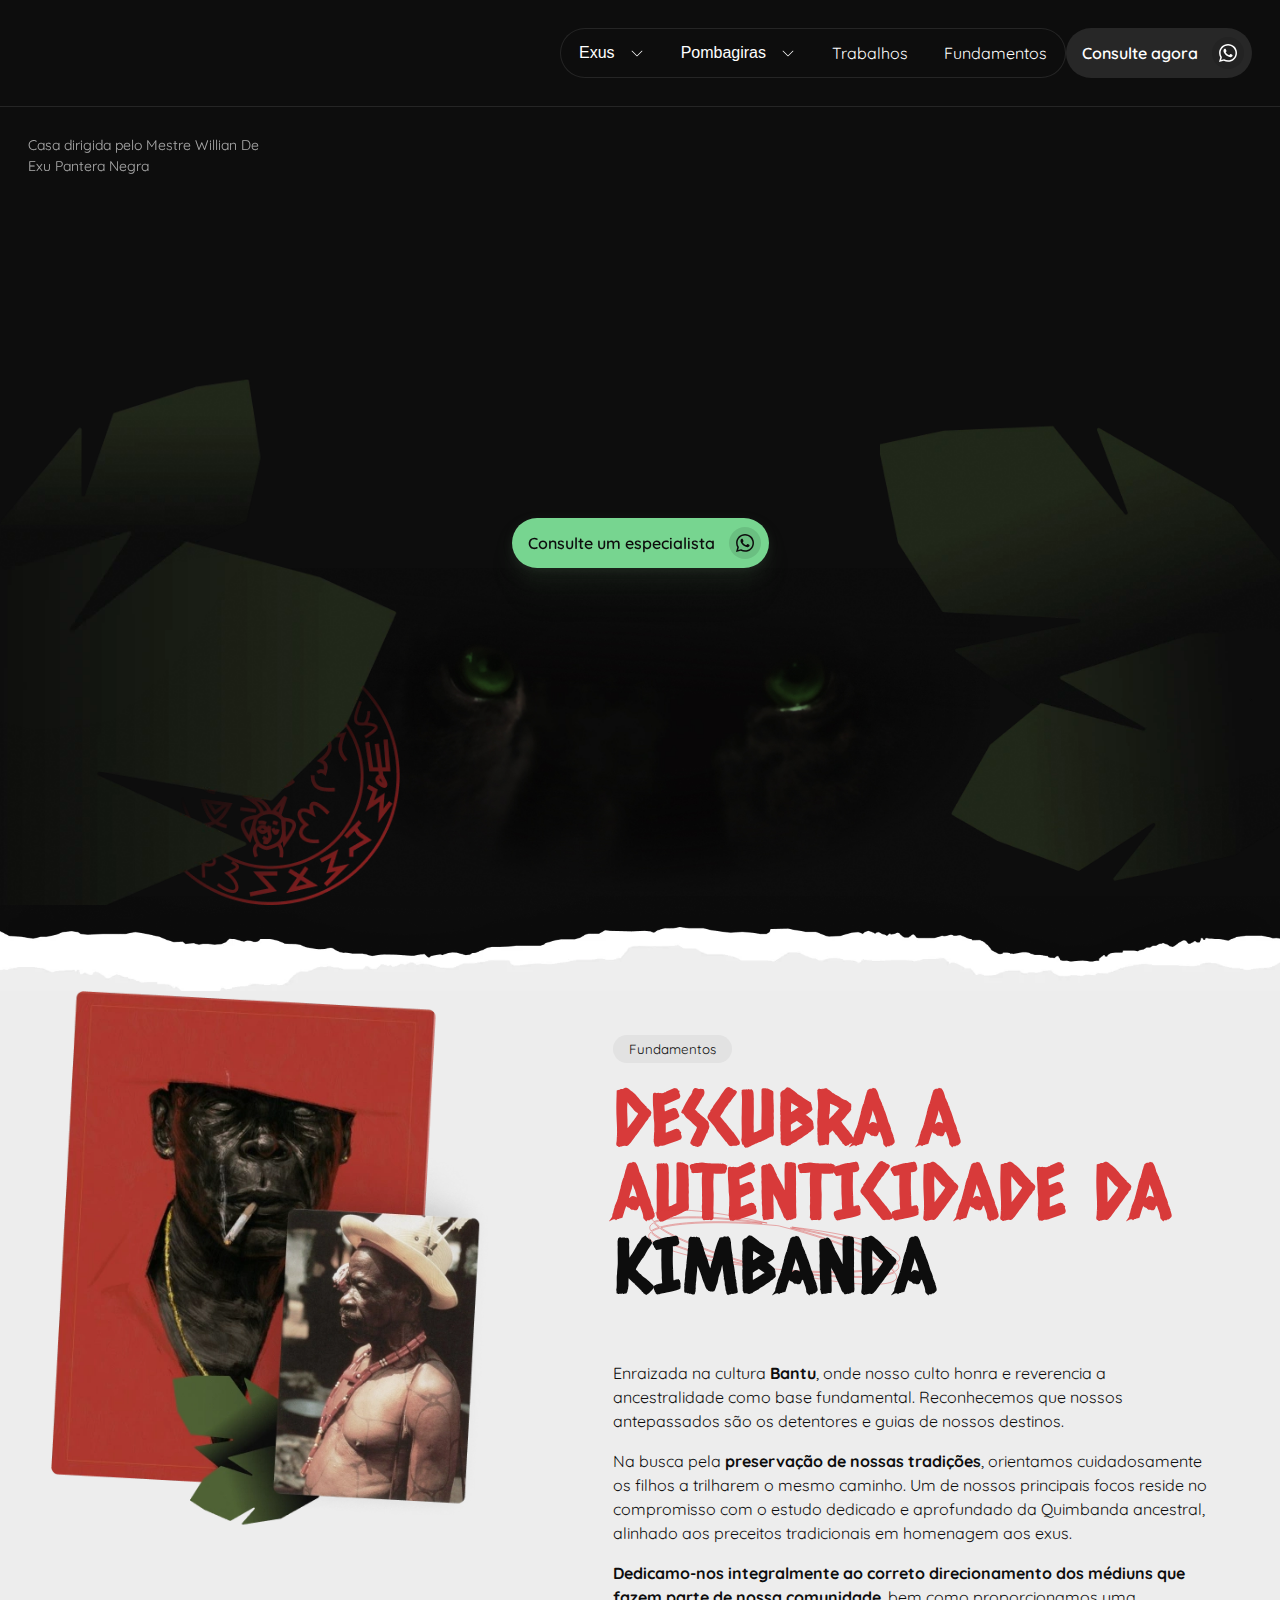
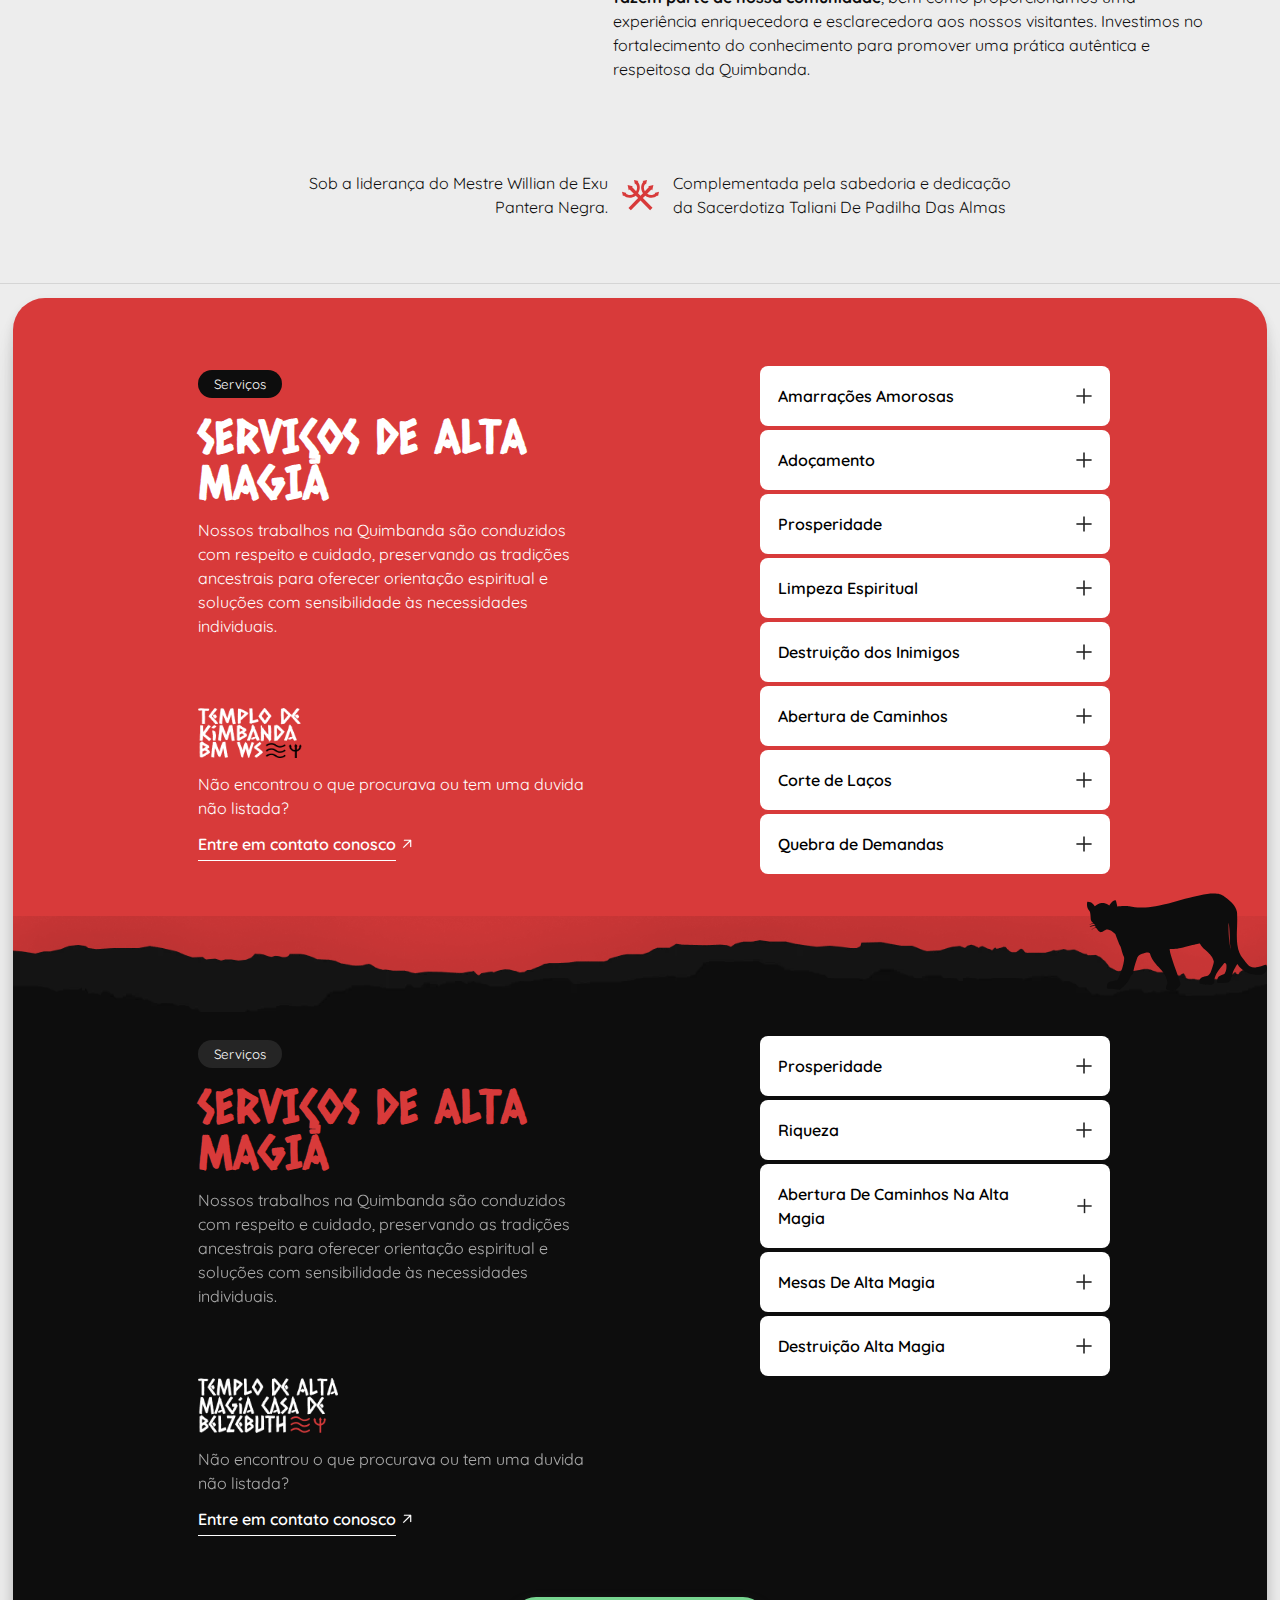
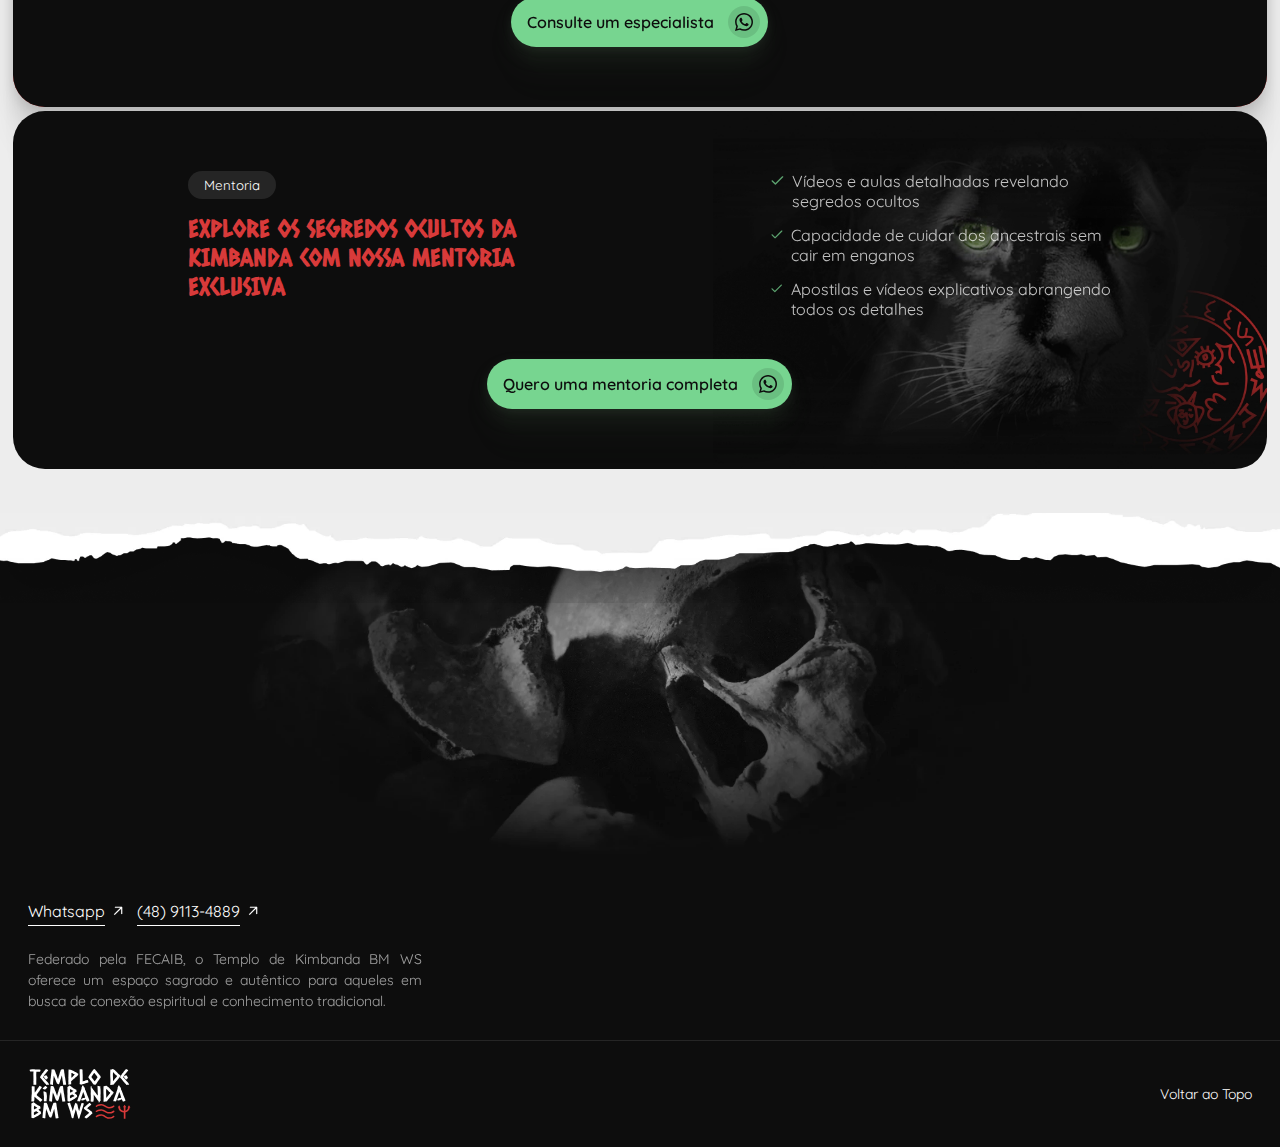
==== commit 9136cea1: "change names" ====
--- a/index.html
+++ b/index.html
@@ -208,7 +208,7 @@
           d="M10.8124 6.32866L5.58684 5.11925L6.72329 10.3612L7.60926 9.48748L11.8333 13.7708C9.28001 15.5066 5.97111 15.4562 3.80276 13.5441L4.47907 12.8772L0 11.8406L0.974097 16.3337L1.77621 15.5426C4.95865 18.4659 9.97754 18.4568 13.6769 15.6403L16.1091 18.1067L6.45043 27.901L8.8742 30.2912L18.4996 20.5307L28.0832 30.2488L30.507 27.8586L20.89 18.1067L23.3222 15.6403C27.0216 18.4568 32.0405 18.4659 35.2229 15.5426L36.0251 16.3337L36.9992 11.8406L32.5201 12.8772L33.1964 13.5441C31.028 15.4562 27.7191 15.5066 25.1659 13.7708L29.3899 9.48748L30.2759 10.3612L31.4123 5.11925L26.1867 6.32866L26.9661 7.09727L22.846 11.2752C21.4404 8.83346 21.5699 5.83731 23.3157 3.80068L24.0178 4.49309L24.9919 0L20.5129 1.03663L21.2892 1.80218C18.5464 4.87319 18.489 9.57423 20.9708 13.1768L18.4996 15.6827L16.0284 13.1768C18.5101 9.57423 18.4528 4.87319 15.71 1.80218L16.4863 1.03663L12.0072 0L12.9813 4.49309L13.6834 3.80068C15.4293 5.83731 15.5588 8.83346 14.1532 11.2752L10.033 7.09727L10.8124 6.32866Z"
           fill="#D83A3A" />
       </svg>
-      <p>Complementada pela sabedoria e dedicação da Sacerdotiza Sabrina de Maria Quitéria.</p>
+      <p>Complementada pela sabedoria e dedicação da Sacerdotiza Taliani De Padilha Das Almas</p>
     </div>
 
     <hr>
--- a/styles.css
+++ b/styles.css
@@ -1373,6 +1373,9 @@
   line-height: 150%;
   font-size: 14px;
 
+  margin-bottom: var(--padding-x);
+
+
 }
 
 footer .logo {
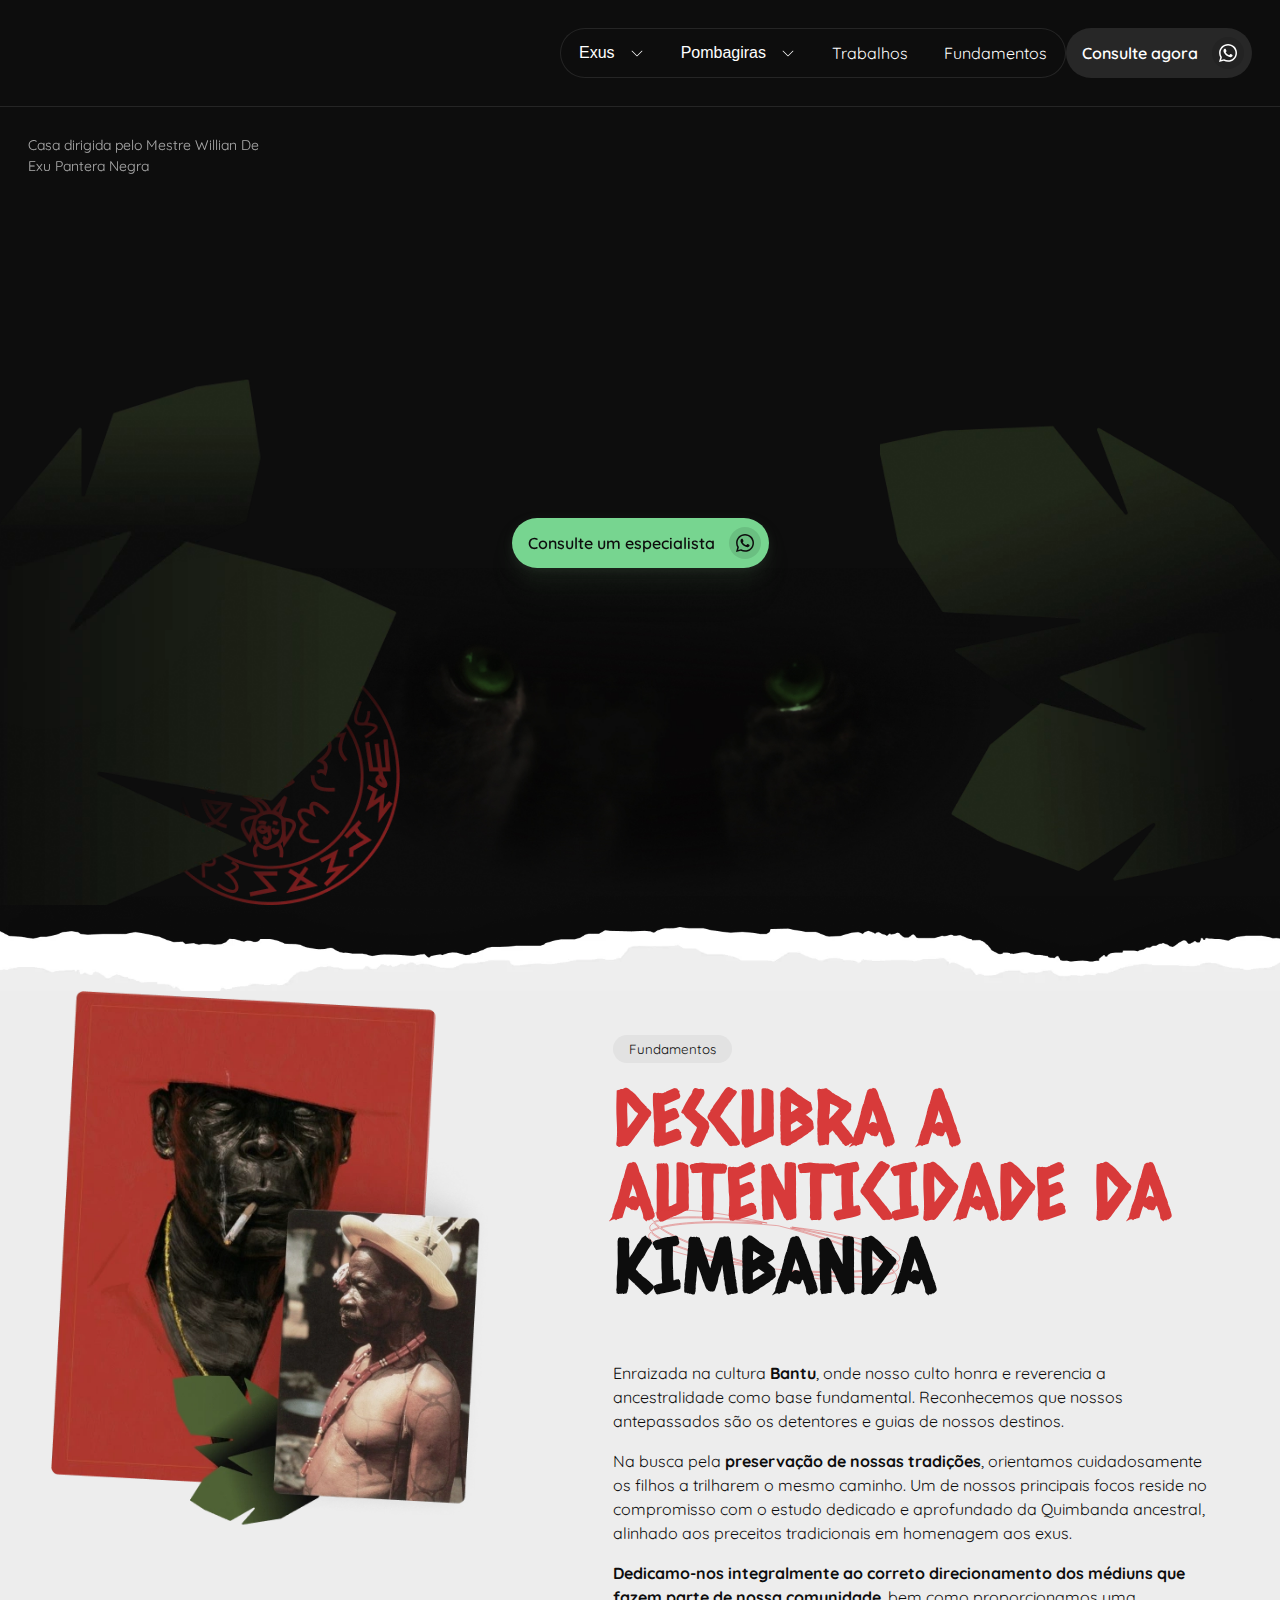
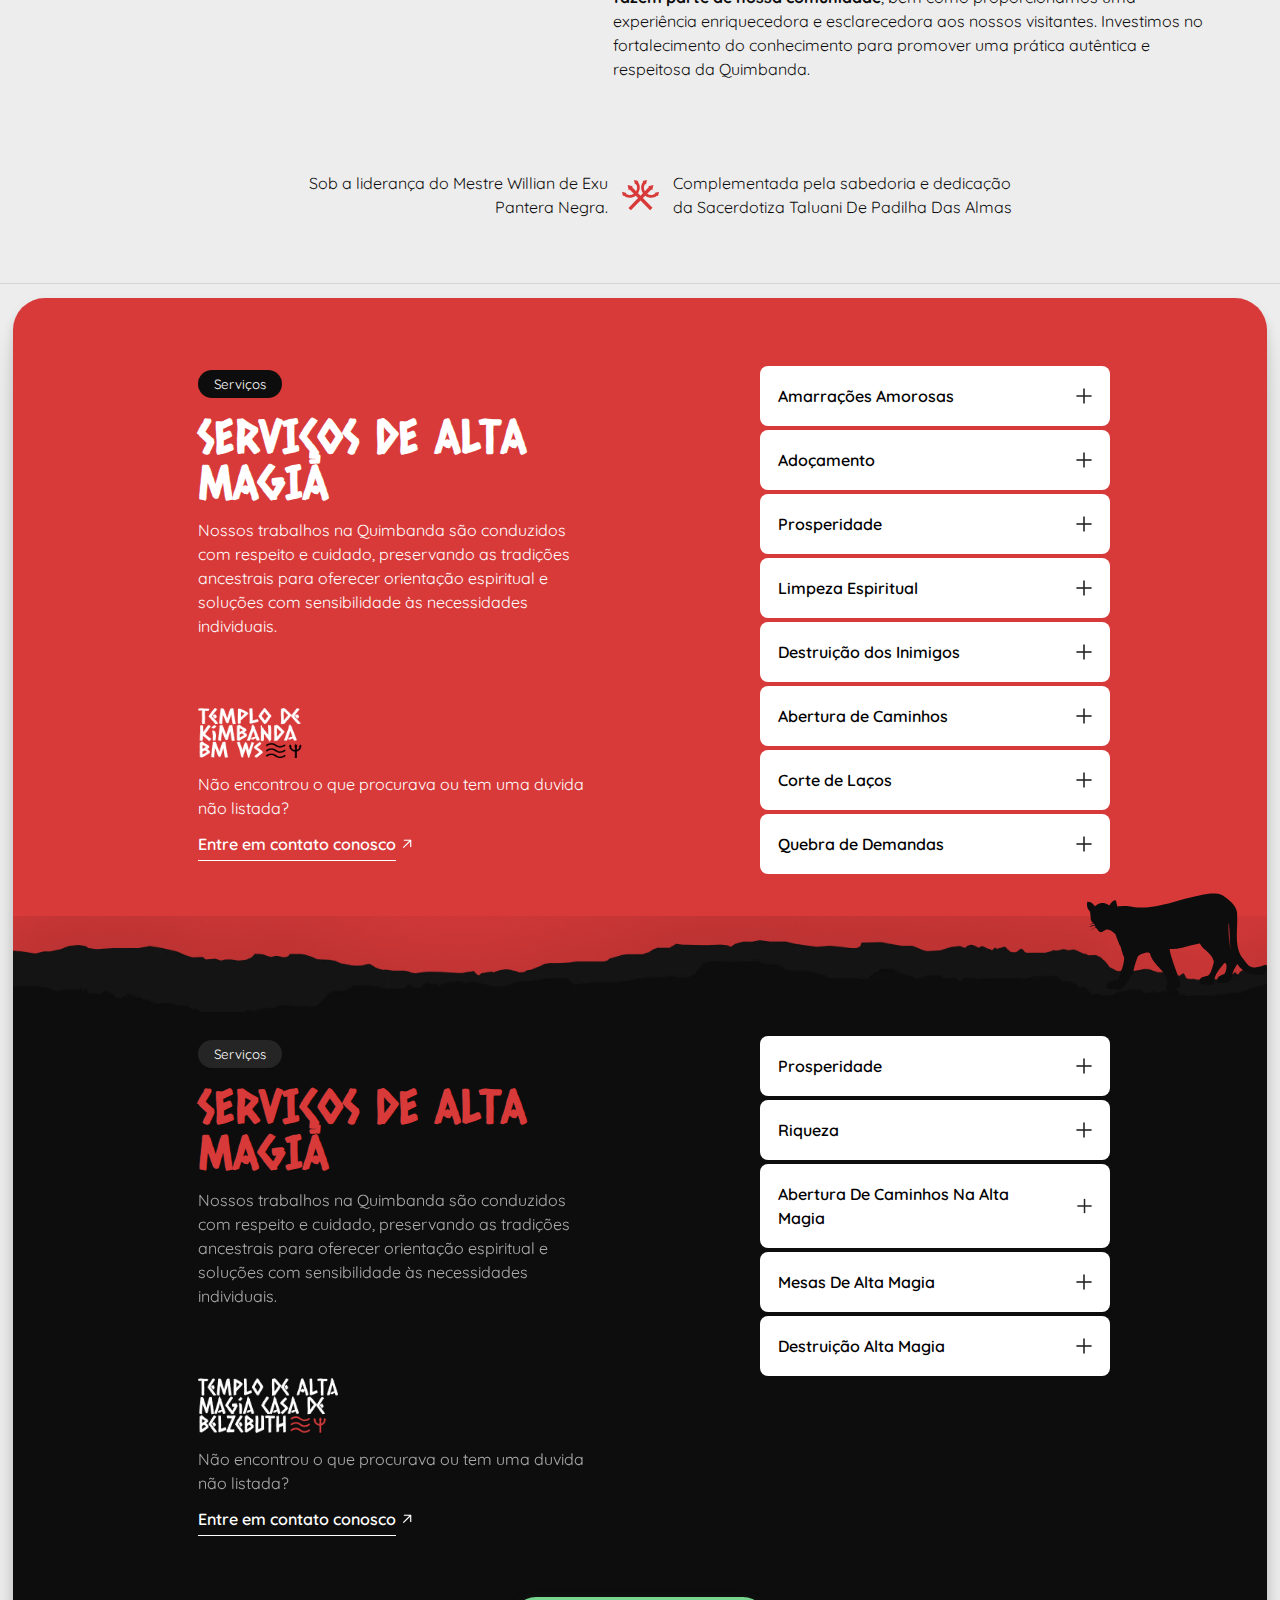
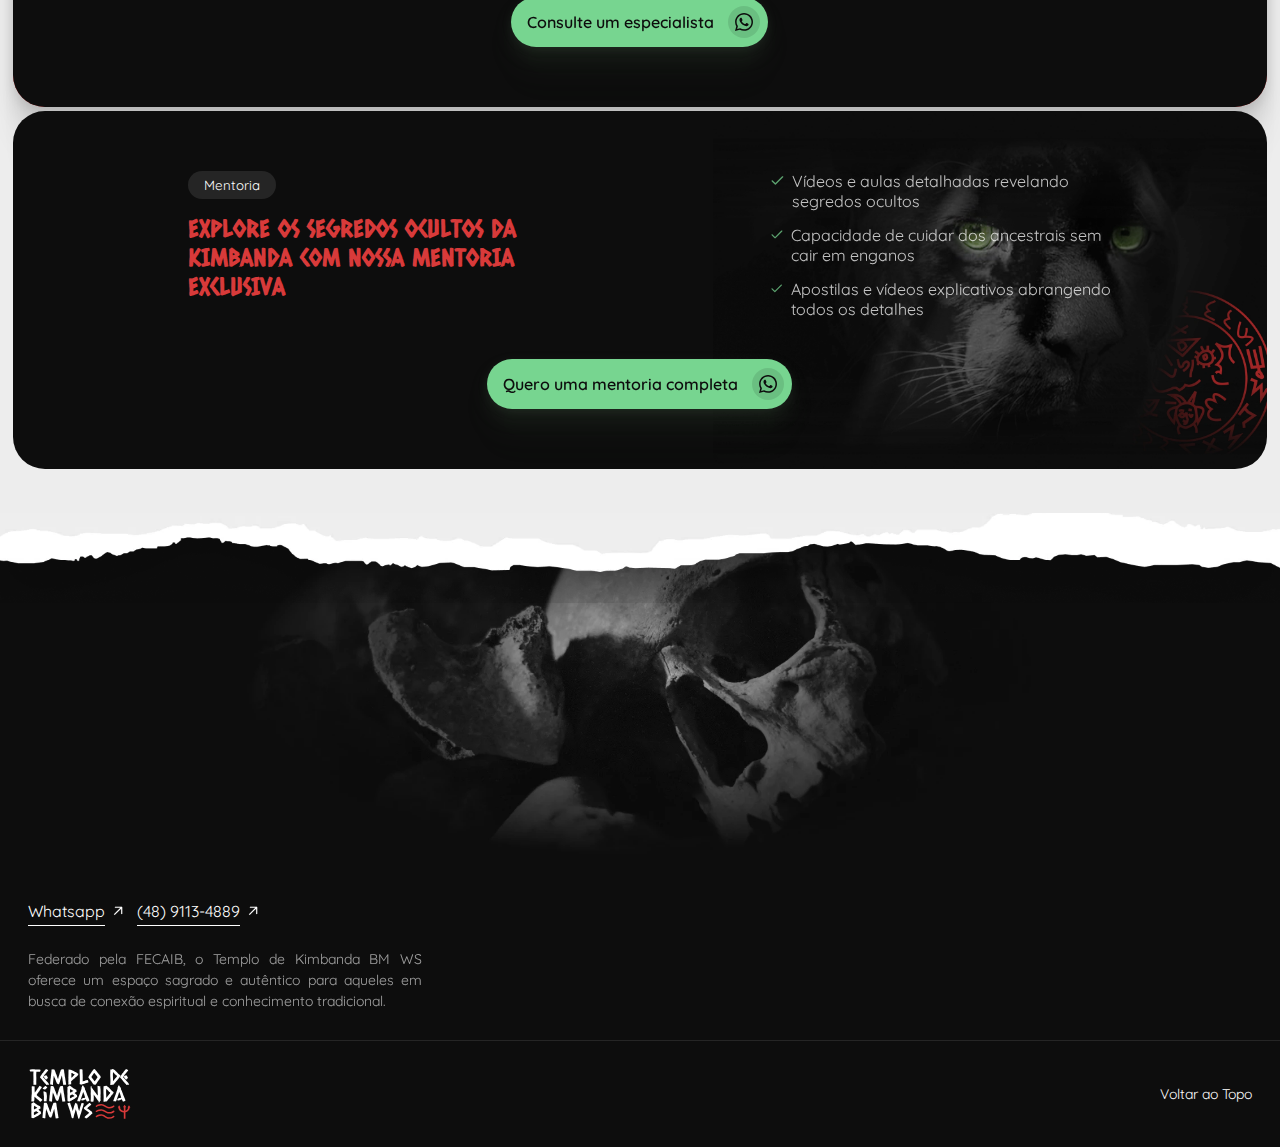
==== commit 3ac20c13: "fix names" ====
--- a/index.html
+++ b/index.html
@@ -208,7 +208,7 @@
           d="M10.8124 6.32866L5.58684 5.11925L6.72329 10.3612L7.60926 9.48748L11.8333 13.7708C9.28001 15.5066 5.97111 15.4562 3.80276 13.5441L4.47907 12.8772L0 11.8406L0.974097 16.3337L1.77621 15.5426C4.95865 18.4659 9.97754 18.4568 13.6769 15.6403L16.1091 18.1067L6.45043 27.901L8.8742 30.2912L18.4996 20.5307L28.0832 30.2488L30.507 27.8586L20.89 18.1067L23.3222 15.6403C27.0216 18.4568 32.0405 18.4659 35.2229 15.5426L36.0251 16.3337L36.9992 11.8406L32.5201 12.8772L33.1964 13.5441C31.028 15.4562 27.7191 15.5066 25.1659 13.7708L29.3899 9.48748L30.2759 10.3612L31.4123 5.11925L26.1867 6.32866L26.9661 7.09727L22.846 11.2752C21.4404 8.83346 21.5699 5.83731 23.3157 3.80068L24.0178 4.49309L24.9919 0L20.5129 1.03663L21.2892 1.80218C18.5464 4.87319 18.489 9.57423 20.9708 13.1768L18.4996 15.6827L16.0284 13.1768C18.5101 9.57423 18.4528 4.87319 15.71 1.80218L16.4863 1.03663L12.0072 0L12.9813 4.49309L13.6834 3.80068C15.4293 5.83731 15.5588 8.83346 14.1532 11.2752L10.033 7.09727L10.8124 6.32866Z"
           fill="#D83A3A" />
       </svg>
-      <p>Complementada pela sabedoria e dedicação da Sacerdotiza Taliani De Padilha Das Almas</p>
+      <p>Complementada pela sabedoria e dedicação da Sacerdotiza Taluani De Padilha Das Almas</p>
     </div>
 
     <hr>
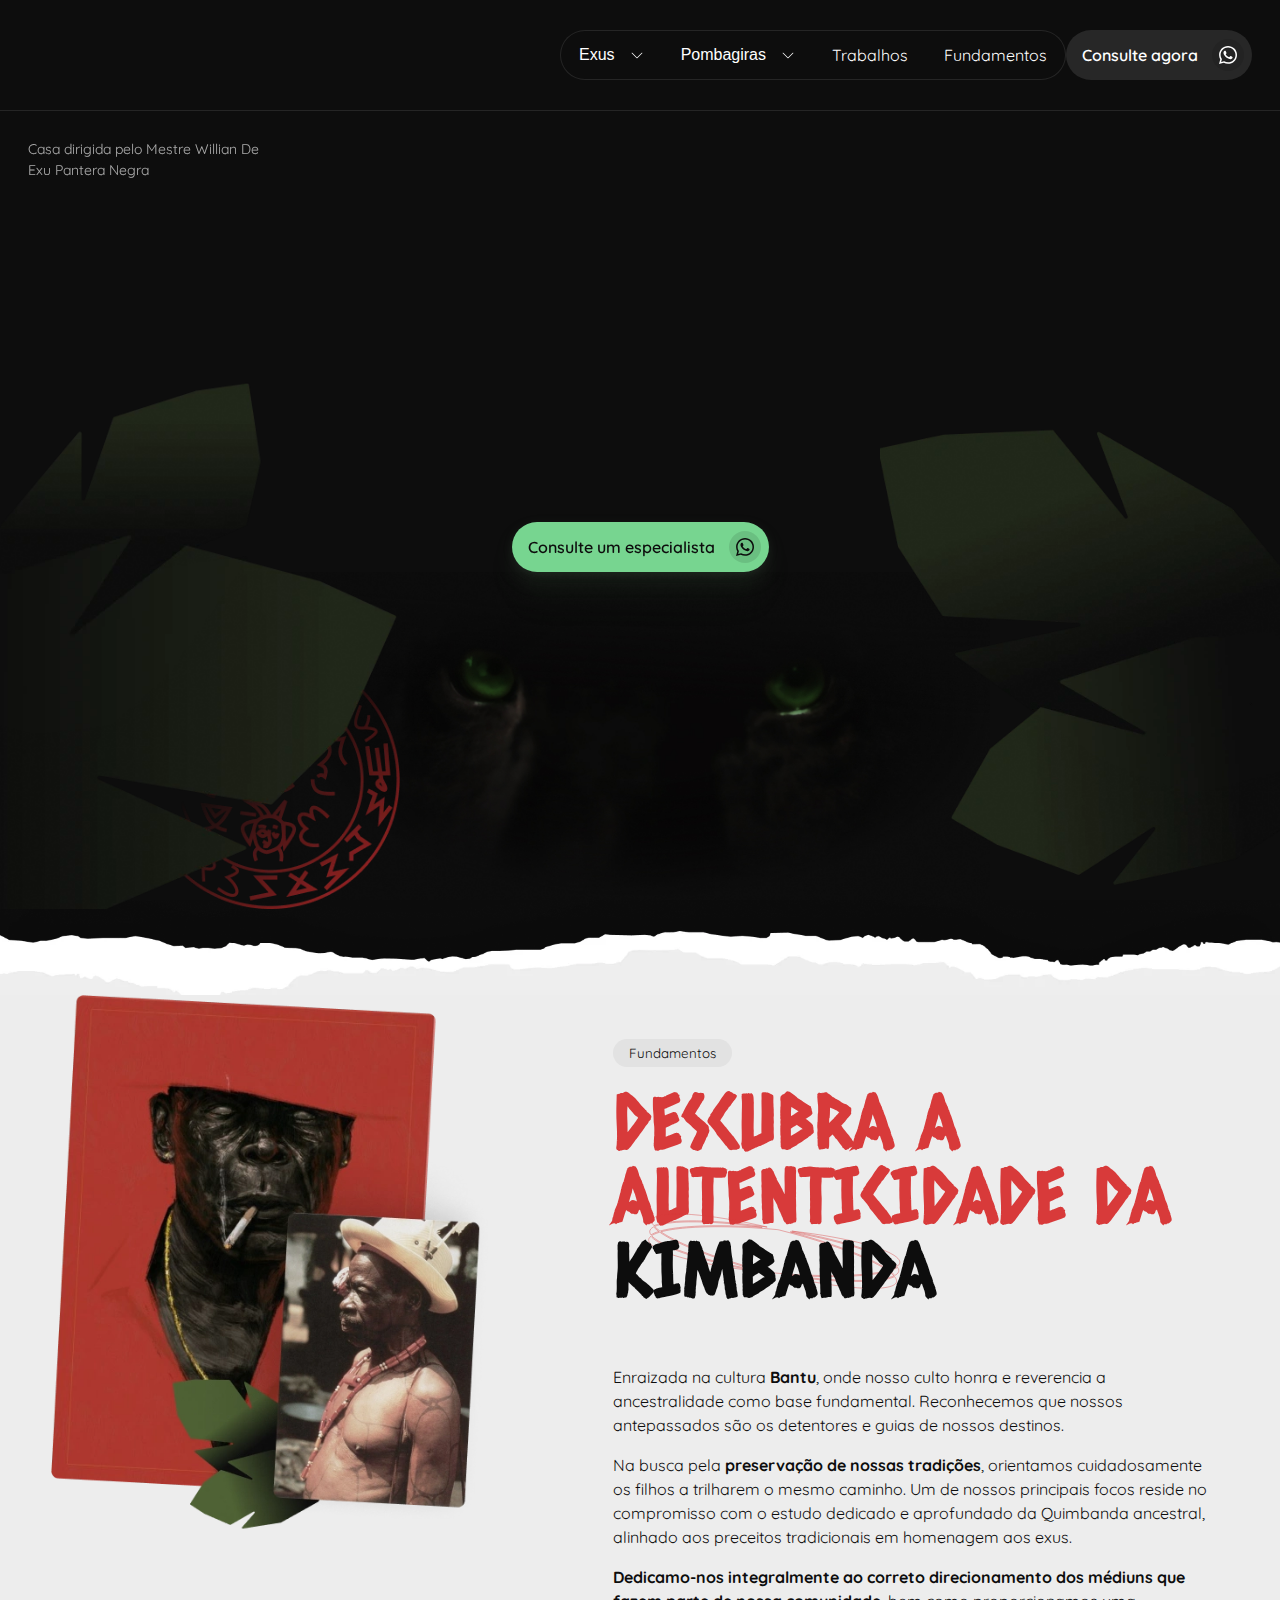
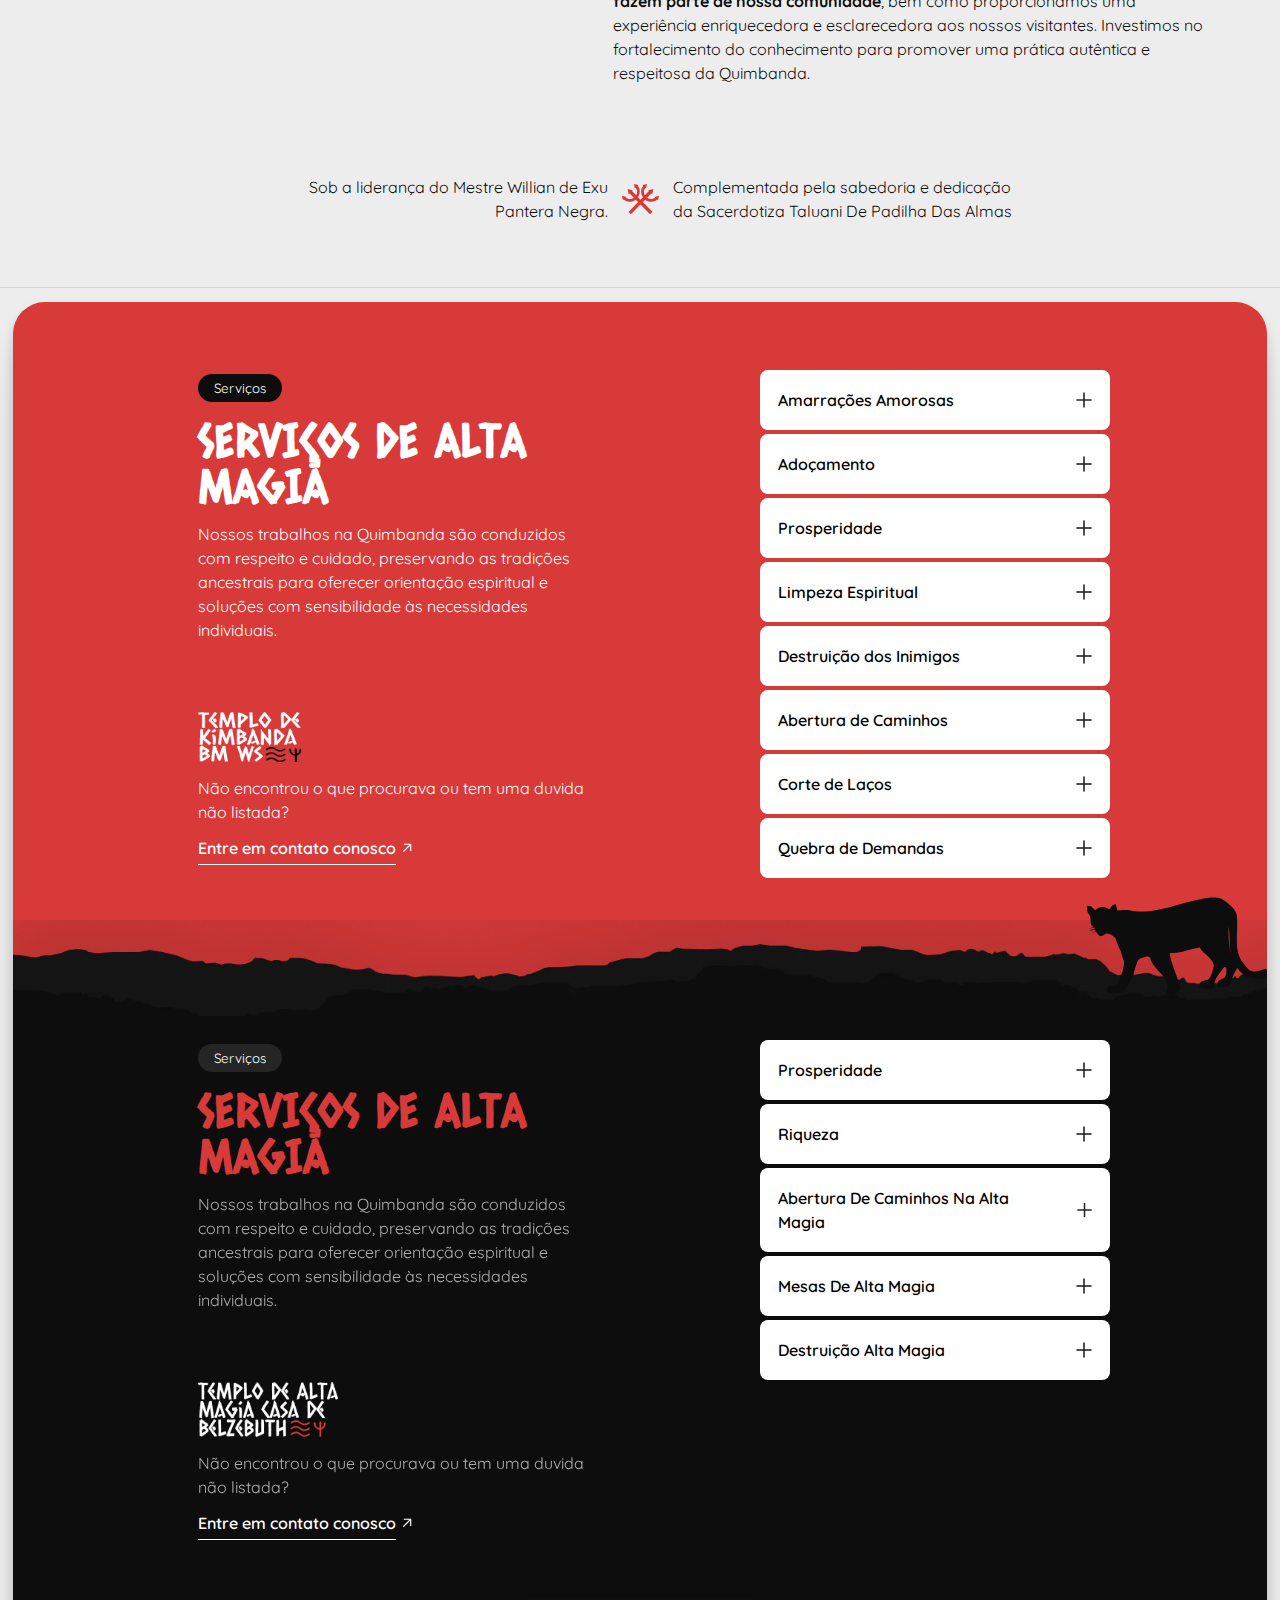
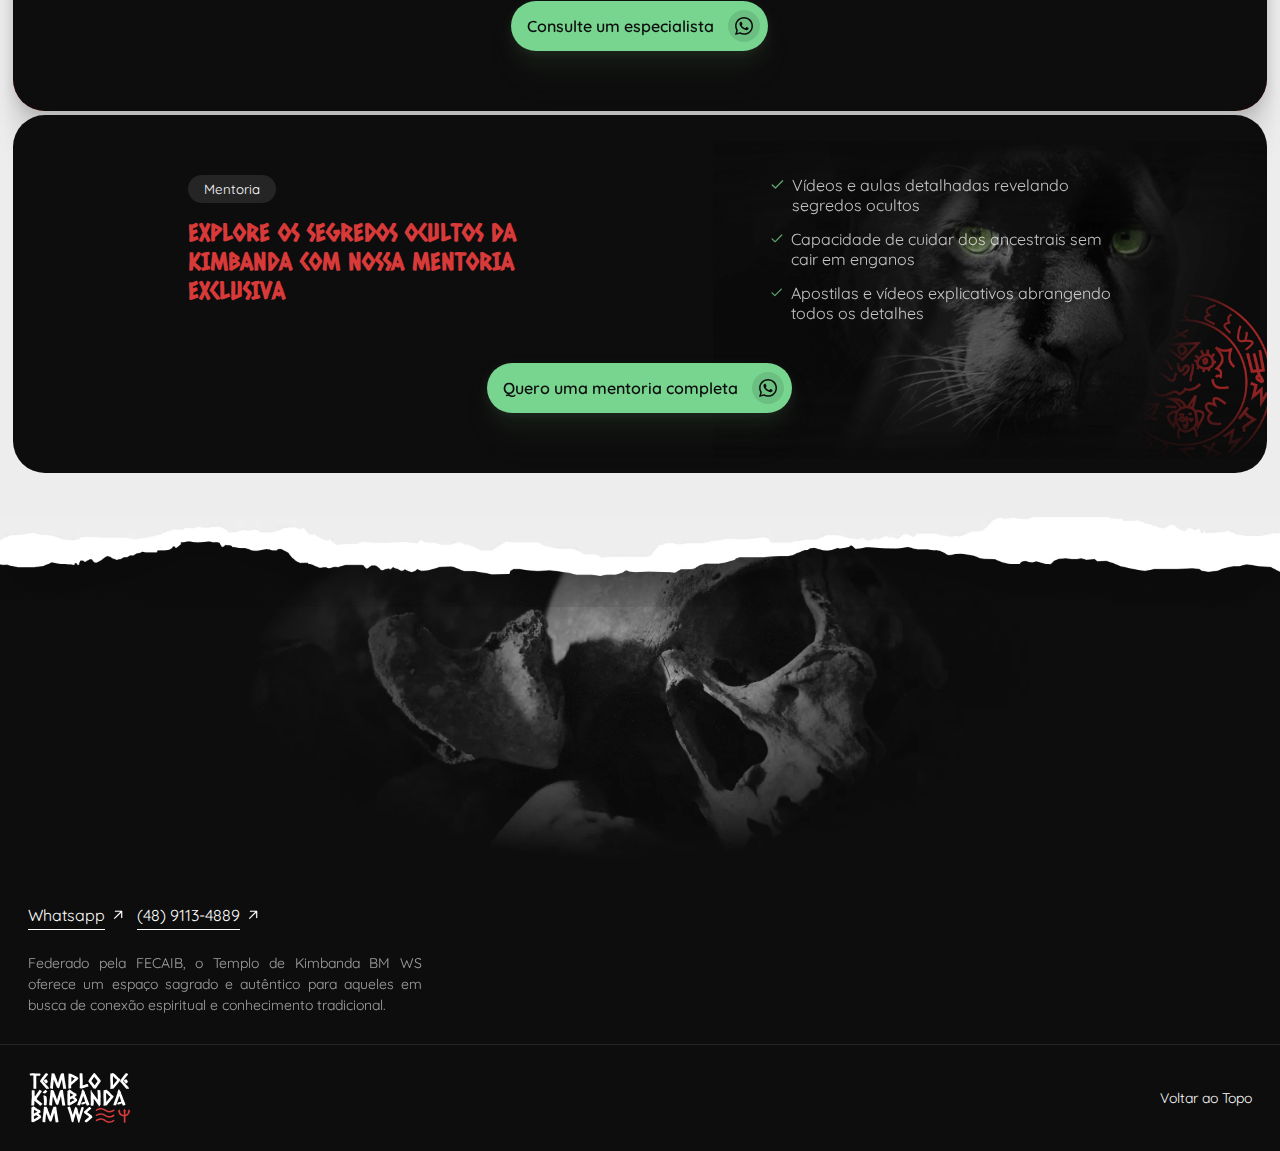
==== commit c9470b97: "logo link" ====
--- a/index.html
+++ b/index.html
@@ -18,7 +18,9 @@
 
 
   <header id="header" class="max-w">
-    <img class="logo" src="assets/logo-one-white.svg" width="104" height="50" alt="Templo de Quimbanda">
+    <a href="https://www.templodekimbanda.com.br/">
+      <img class="logo" src="assets/logo-one-white.svg" width="104" height="50" alt="Templo de Quimbanda">
+    </a>
 
     <div class="menu-desktop-group">
       <div class="menu-desktop">
